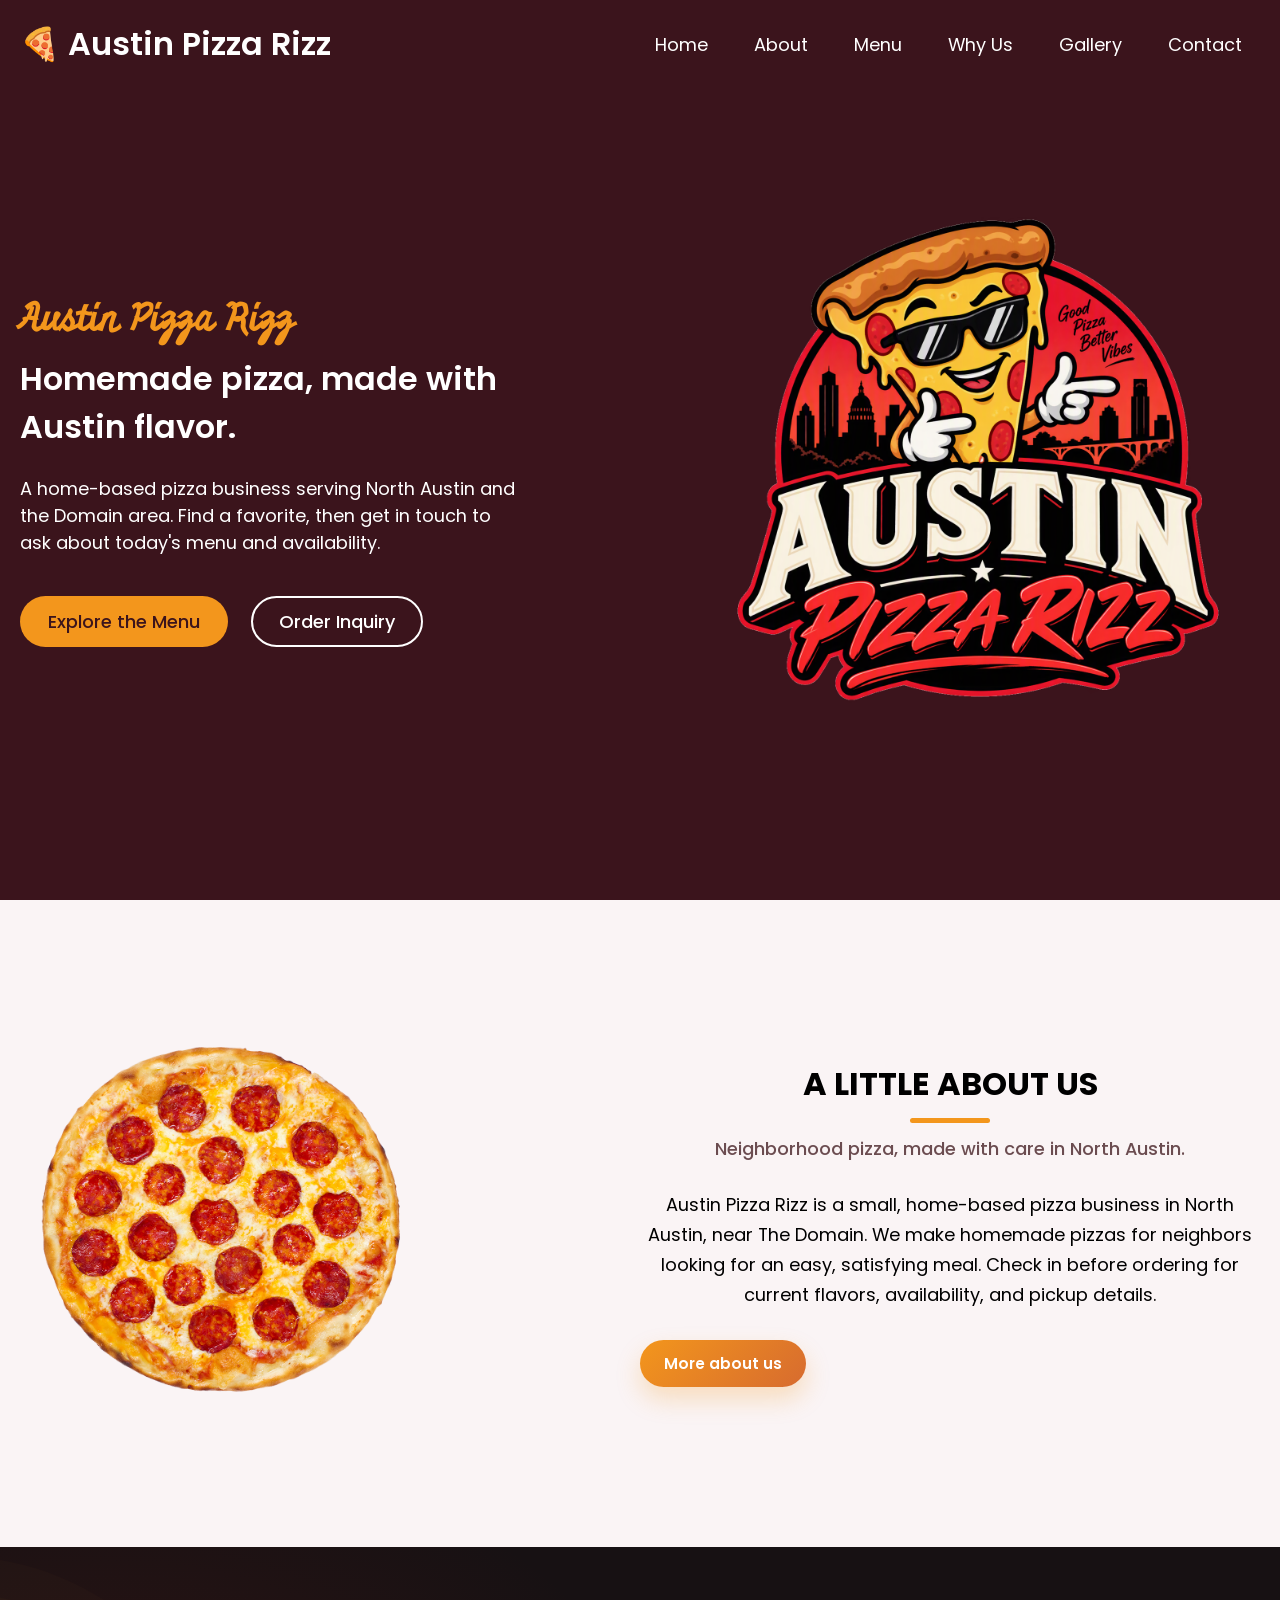
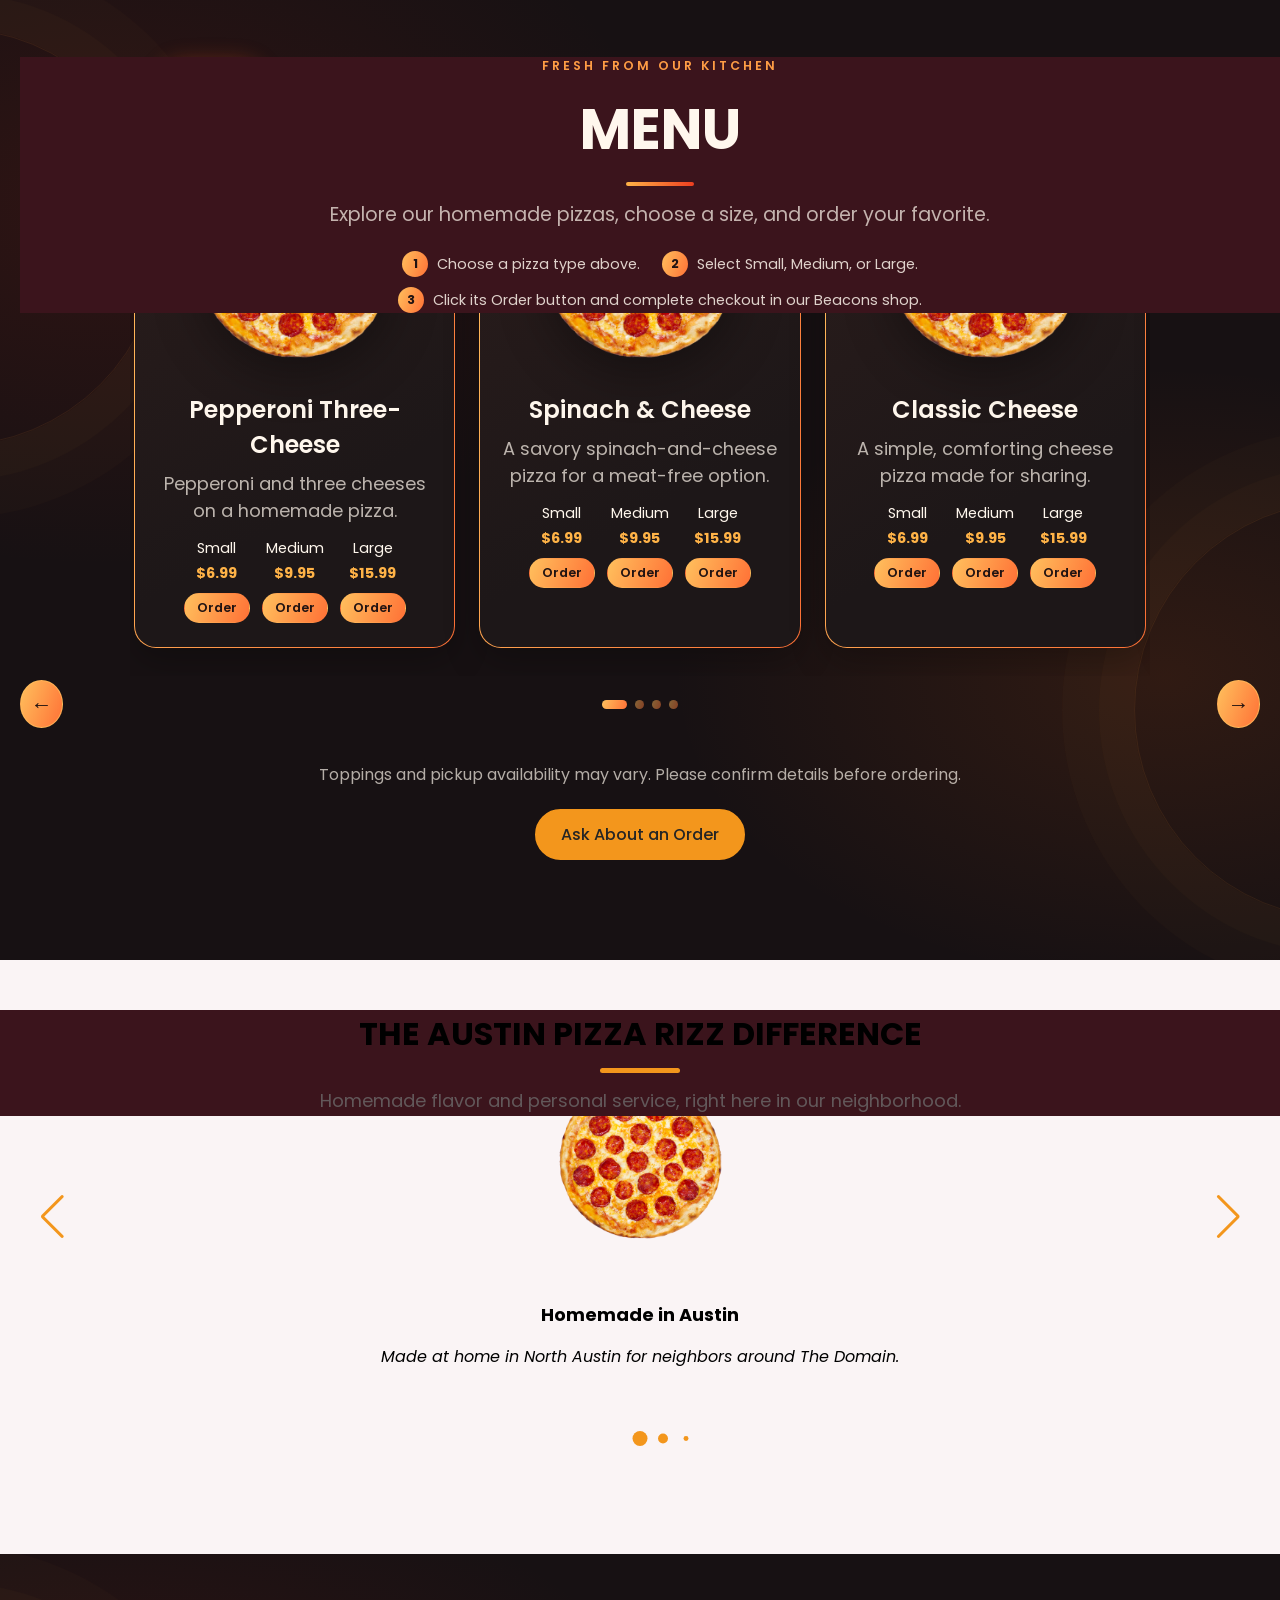
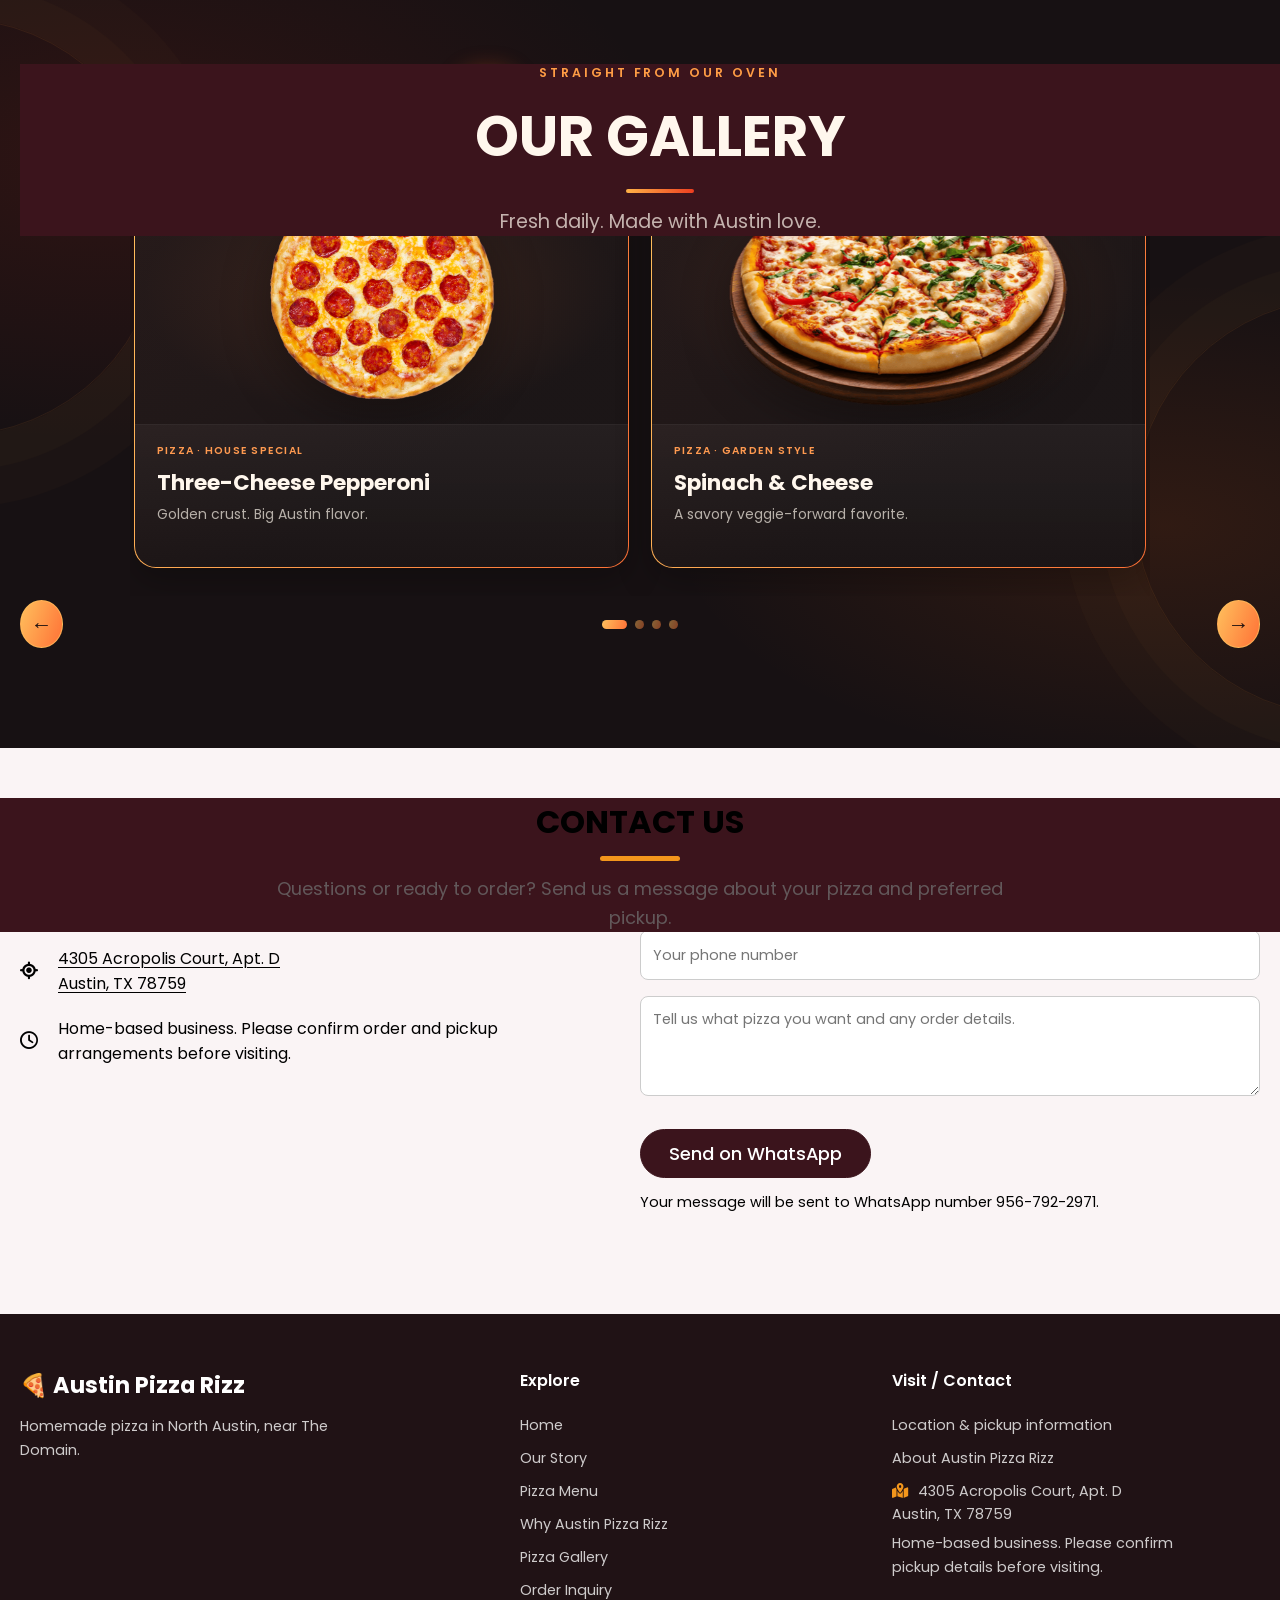
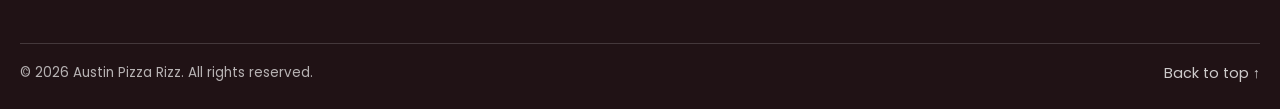
==== index.html @ 793d3fc8 "Change meta theme color changed it to <meta name="theme-color" content="#D62828">" ====
<!DOCTYPE html>
<html lang="en">
  <head>
    <meta charset="UTF-8" />
    <meta name="viewport" content="width=device-width, initial-scale=1.0" />
    <meta name="description" content="Austin Pizza Rizz makes homemade pizza in North Austin near The Domain. Explore the menu and ask about availability." />
    <!-- <meta name="theme-color" content="#3b141c" /> -->
    <meta name="theme-color" content="#D62828">
    <title>Austin Pizza Rizz | Homemade Pizza in North Austin</title>
    <!-- Favicon png logo -->
    <link rel="icon" type="image/png" href="images/Austin Pizza Rizz.png">
    <!-- Linking Font Awesome for icons -->
    <link rel="stylesheet" href="https://cdnjs.cloudflare.com/ajax/libs/font-awesome/6.6.0/css/all.min.css" />
    <!-- Linking Swiper CSS -->
    <link rel="stylesheet" href="https://cdn.jsdelivr.net/npm/swiper@11/swiper-bundle.min.css" />
    <link rel="stylesheet" href="style.css" />
  </head>
  <body>
    <!-- Header / Navbar -->
    <header>
      <nav class="navbar">
        <a href="#home" class="nav-logo">
          <h2 class="logo-text">🍕 Austin Pizza Rizz</h2>
        </a>
        <ul class="nav-menu">
          <button id="menu-close-button" class="fas fa-times"></button>
          <li class="nav-item">
            <a href="#home" class="nav-link">Home</a>
          </li>
          <li class="nav-item">
            <a href="#about" class="nav-link">About</a>
          </li>
          <li class="nav-item">
            <a href="#menu" class="nav-link">Menu</a>
          </li>
          <li class="nav-item">
            <a href="#testimonials" class="nav-link">Why Us</a>
          </li>
          <li class="nav-item">
            <a href="#gallery" class="nav-link">Gallery</a>
          </li>
          <li class="nav-item">
            <a href="#contact" class="nav-link">Contact</a>
          </li>
        </ul>
        <button id="menu-open-button" class="fas fa-bars"></button>
      </nav>
    </header>
    <main>
      <!-- Hero section -->
      <section class="hero-section" id="home">
        <div class="section-content">
          <div class="hero-details">
            <h2 class="title">Austin Pizza Rizz</h2>
            <h3 class="subtitle">Homemade pizza, made with Austin flavor.</h3>
            <p class="description">A home-based pizza business serving North Austin and the Domain area. Find a favorite, then get in touch to ask about today's menu and availability.</p>
            <div class="buttons">
              <a href="#menu" class="button order-now">Explore the Menu</a>
              <a href="#contact" class="button contact-us">Order Inquiry</a>
            </div>
          </div>
          <div class="hero-image-wrapper">
            <img src="images/Austin Pizza Rizz.png" alt="Pepperoni and three-cheese pizza" class="hero-image" />
          </div>
        </div>
      </section>
      <!-- About section -->
      <section class="about-section" id="about">
        <div class="section-content">
          <div class="about-image-wrapper">
            <img src="images/pizza- Pepperoni-three-cheeses.png" alt="Pepperoni and three-cheese pizza" class="about-image" />
          </div>
          <div class="about-details">
            <h2 class="section-title">A Little About Us</h2>
            <p class="about-subtitle">Neighborhood pizza, made with care in North Austin.</p>
            <p class="text">Austin Pizza Rizz is a small, home-based pizza business in North Austin, near The Domain. We make homemade pizzas for neighbors looking for an easy, satisfying meal. Check in before ordering for current flavors, availability, and pickup details.</p>
            <a href="about.html" class="about-link">More about us</a>
          </div>
        </div>
      </section>
      <!-- Menu section -->
      <section class="menu-section" id="menu">
        <div class="menu-particles" aria-hidden="true">
          <span>✦</span><span>·</span><span>✧</span><span>·</span><span>✦</span><span>·</span><span>✧</span><span>·</span>
        </div>
        <div class="section-content menu-content">
          <header class="menu-heading">
            <p class="menu-eyebrow">FRESH FROM OUR KITCHEN</p>
            <h2 class="section-title">Menu</h2>
            <p class="menu-subtitle">Explore our homemade pizzas, choose a size, and order your favorite.</p>
            <ol class="menu-purchase-steps" aria-label="How to purchase">
              <li><span>1</span>Choose a pizza type above.</li>
              <li><span>2</span>Select Small, Medium, or Large.</li>
              <li><span>3</span>Click its Order button and complete checkout in our Beacons shop.</li>
            </ol>
          </header>
          <div class="menu-filters" role="group" aria-label="Filter menu by pizza type">
            <button class="menu-filter is-active" type="button" data-menu-filter="all" aria-pressed="true">All Pizzas</button>
            <button class="menu-filter" type="button" data-menu-filter="pepperoni" aria-pressed="false">Pepperoni</button>
            <button class="menu-filter" type="button" data-menu-filter="spinach" aria-pressed="false">Spinach &amp; Cheese</button>
            <button class="menu-filter" type="button" data-menu-filter="classic" aria-pressed="false">Classic Cheese</button>
            <button class="menu-filter" type="button" data-menu-filter="custom" aria-pressed="false">Build Your Own</button>
            <button class="menu-filter" type="button" data-menu-filter="veggie" aria-pressed="false">Veggie</button>
            <button class="menu-filter" type="button" data-menu-filter="table" aria-pressed="false">For the Table</button>
          </div>
          <div class="menu-slider swiper" aria-label="Browse homemade pizzas">
          <ul class="menu-list swiper-wrapper">
            <li class="menu-item swiper-slide" data-menu-type="pepperoni">
              <img src="images/pizza- Pepperoni-three-cheeses.png" alt="Pepperoni and three-cheese pizza" class="menu-image" />
              <div class="menu-details">
                <h3 class="name">Pepperoni Three-Cheese</h3>
                <p class="text">Pepperoni and three cheeses on a homemade pizza.</p>
                <ul class="menu-prices" aria-label="Sizes and prices">
                  <li><span>Small</span><strong>$6.99</strong><a class="menu-buy-button" href="https://shop.beacons.ai/ypjoshua7/7968d7c6-4bbc-4826-ad96-1d2e207ee861" target="_blank" rel="noopener noreferrer" aria-label="Order a small Pepperoni Three-Cheese pizza">Order</a></li>
                  <li><span>Medium</span><strong>$9.95</strong><a class="menu-buy-button" href="https://shop.beacons.ai/ypjoshua7/7968d7c6-4bbc-4826-ad96-1d2e207ee861" target="_blank" rel="noopener noreferrer" aria-label="Order a medium Pepperoni Three-Cheese pizza">Order</a></li>
                  <li><span>Large</span><strong>$15.99</strong><a class="menu-buy-button" href="https://shop.beacons.ai/ypjoshua7/7968d7c6-4bbc-4826-ad96-1d2e207ee861" target="_blank" rel="noopener noreferrer" aria-label="Order a large Pepperoni Three-Cheese pizza">Order</a></li>
                </ul>
              </div>
            </li>
            <li class="menu-item swiper-slide" data-menu-type="spinach">
              <img src="images/pizza- Pepperoni-three-cheeses.png" alt="Pepperoni and three-cheese pizza" class="menu-image" />
              <div class="menu-details">
                <h3 class="name">Spinach &amp; Cheese</h3>
                <p class="text">A savory spinach-and-cheese pizza for a meat-free option.</p>
                <ul class="menu-prices" aria-label="Sizes and prices">
                  <li><span>Small</span><strong>$6.99</strong><a class="menu-buy-button" href="https://shop.beacons.ai/ypjoshua7/7968d7c6-4bbc-4826-ad96-1d2e207ee861" target="_blank" rel="noopener noreferrer" aria-label="Order a small Spinach and Cheese pizza">Order</a></li>
                  <li><span>Medium</span><strong>$9.95</strong><a class="menu-buy-button" href="https://shop.beacons.ai/ypjoshua7/7968d7c6-4bbc-4826-ad96-1d2e207ee861" target="_blank" rel="noopener noreferrer" aria-label="Order a medium Spinach and Cheese pizza">Order</a></li>
                  <li><span>Large</span><strong>$15.99</strong><a class="menu-buy-button" href="https://shop.beacons.ai/ypjoshua7/7968d7c6-4bbc-4826-ad96-1d2e207ee861" target="_blank" rel="noopener noreferrer" aria-label="Order a large Spinach and Cheese pizza">Order</a></li>
                </ul>
              </div>
            </li>
            <li class="menu-item swiper-slide" data-menu-type="classic">
              <img src="images/pizza- Pepperoni-three-cheeses.png" alt="Pepperoni and three-cheese pizza" class="menu-image" />
              <div class="menu-details">
                <h3 class="name">Classic Cheese</h3>
                <p class="text">A simple, comforting cheese pizza made for sharing.</p>
                <ul class="menu-prices" aria-label="Sizes and prices">
                  <li><span>Small</span><strong>$6.99</strong><a class="menu-buy-button" href="https://shop.beacons.ai/ypjoshua7/7968d7c6-4bbc-4826-ad96-1d2e207ee861" target="_blank" rel="noopener noreferrer" aria-label="Order a small Classic Cheese pizza">Order</a></li>
                  <li><span>Medium</span><strong>$9.95</strong><a class="menu-buy-button" href="https://shop.beacons.ai/ypjoshua7/7968d7c6-4bbc-4826-ad96-1d2e207ee861" target="_blank" rel="noopener noreferrer" aria-label="Order a medium Classic Cheese pizza">Order</a></li>
                  <li><span>Large</span><strong>$15.99</strong><a class="menu-buy-button" href="https://shop.beacons.ai/ypjoshua7/7968d7c6-4bbc-4826-ad96-1d2e207ee861" target="_blank" rel="noopener noreferrer" aria-label="Order a large Classic Cheese pizza">Order</a></li>
                </ul>
              </div>
            </li>
            <li class="menu-item swiper-slide" data-menu-type="custom">
              <img src="images/pizza- Pepperoni-three-cheeses.png" alt="Pepperoni and three-cheese pizza" class="menu-image" />
              <div class="menu-details">
                <h3 class="name">Build Your Own</h3>
                <p class="text">Ask about topping choices and make your pizza your own.</p>
                <ul class="menu-prices" aria-label="Sizes and prices">
                  <li><span>Small</span><strong>$6.99</strong><a class="menu-buy-button" href="https://shop.beacons.ai/ypjoshua7/7968d7c6-4bbc-4826-ad96-1d2e207ee861" target="_blank" rel="noopener noreferrer" aria-label="Order a small Build Your Own pizza">Order</a></li>
                  <li><span>Medium</span><strong>$9.95</strong><a class="menu-buy-button" href="https://shop.beacons.ai/ypjoshua7/7968d7c6-4bbc-4826-ad96-1d2e207ee861" target="_blank" rel="noopener noreferrer" aria-label="Order a medium Build Your Own pizza">Order</a></li>
                  <li><span>Large</span><strong>$15.99</strong><a class="menu-buy-button" href="https://shop.beacons.ai/ypjoshua7/7968d7c6-4bbc-4826-ad96-1d2e207ee861" target="_blank" rel="noopener noreferrer" aria-label="Order a large Build Your Own pizza">Order</a></li>
                </ul>
              </div>
            </li>
            <li class="menu-item swiper-slide" data-menu-type="veggie">
              <img src="images/pizza- Pepperoni-three-cheeses.png" alt="Pepperoni and three-cheese pizza" class="menu-image" />
              <div class="menu-details">
                <h3 class="name">Veggie Pizza</h3>
                <p class="text">A colorful veggie-topped option. Ask about available toppings.</p>
                <ul class="menu-prices" aria-label="Sizes and prices">
                  <li><span>Small</span><strong>$6.99</strong><a class="menu-buy-button" href="https://shop.beacons.ai/ypjoshua7/7968d7c6-4bbc-4826-ad96-1d2e207ee861" target="_blank" rel="noopener noreferrer" aria-label="Order a small Veggie Pizza">Order</a></li>
                  <li><span>Medium</span><strong>$9.95</strong><a class="menu-buy-button" href="https://shop.beacons.ai/ypjoshua7/7968d7c6-4bbc-4826-ad96-1d2e207ee861" target="_blank" rel="noopener noreferrer" aria-label="Order a medium Veggie Pizza">Order</a></li>
                  <li><span>Large</span><strong>$15.99</strong><a class="menu-buy-button" href="https://shop.beacons.ai/ypjoshua7/7968d7c6-4bbc-4826-ad96-1d2e207ee861" target="_blank" rel="noopener noreferrer" aria-label="Order a large Veggie Pizza">Order</a></li>
                </ul>
              </div>
            </li>
            <li class="menu-item swiper-slide" data-menu-type="table">
              <img src="images/pizza- Pepperoni-three-cheeses.png" alt="Pepperoni and three-cheese pizza" class="menu-image" />
              <div class="menu-details">
                <h3 class="name">Pizza for the Table</h3>
                <p class="text">Planning a get-together? Ask about larger orders and timing.</p>
                <ul class="menu-prices" aria-label="Sizes and prices">
                  <li><span>Small</span><strong>$6.99</strong><a class="menu-buy-button" href="https://shop.beacons.ai/ypjoshua7/7968d7c6-4bbc-4826-ad96-1d2e207ee861" target="_blank" rel="noopener noreferrer" aria-label="Order a small Pizza for the Table">Order</a></li>
                  <li><span>Medium</span><strong>$9.95</strong><a class="menu-buy-button" href="https://shop.beacons.ai/ypjoshua7/7968d7c6-4bbc-4826-ad96-1d2e207ee861" target="_blank" rel="noopener noreferrer" aria-label="Order a medium Pizza for the Table">Order</a></li>
                  <li><span>Large</span><strong>$15.99</strong><a class="menu-buy-button" href="https://shop.beacons.ai/ypjoshua7/7968d7c6-4bbc-4826-ad96-1d2e207ee861" target="_blank" rel="noopener noreferrer" aria-label="Order a large Pizza for the Table">Order</a></li>
                </ul>
              </div>
            </li>
          </ul>
          </div>
          <div class="menu-controls" aria-label="Pizza menu controls">
            <button class="menu-nav-button menu-button-prev" type="button" aria-label="Previous pizzas">←</button>
            <div class="menu-pagination" aria-label="Choose a pizza slide"></div>
            <button class="menu-nav-button menu-button-next" type="button" aria-label="Next pizzas">→</button>
          </div>
          <p class="menu-note">Toppings and pickup availability may vary. Please confirm details before ordering.</p>
          <div class="menu-order-link">
            <a href="#contact" class="button">Ask About an Order</a>
          </div>
        </div>
      </section>
      <!-- Brand highlights -->
      <section class="testimonials-section" id="testimonials">
        <header class="testimonials-heading">
          <h2 class="section-title">The Austin Pizza Rizz Difference</h2>
          <p class="section-subtitle">Homemade flavor and personal service, right here in our neighborhood.</p>
        </header>
        <div class="section-content">
          <div class="slider-container swiper">
            <div class="slider-wrapper">
              <ul class="testimonials-list swiper-wrapper">
                <li class="testimonial swiper-slide">
                  <img src="images/pizza- Pepperoni-three-cheeses.png" alt="Pepperoni and three-cheese pizza" class="user-image" />
                  <h3 class="name">Homemade in Austin</h3>
                  <i class="feedback">Made at home in North Austin for neighbors around The Domain.</i>
                </li>
                <li class="testimonial swiper-slide">
                  <img src="images/pizza- Pepperoni-three-cheeses.png" alt="Pepperoni and three-cheese pizza" class="user-image" />
                  <h3 class="name">Pizza, Your Way</h3>
                  <i class="feedback">Explore the menu and ask about current flavors and topping options.</i>
                </li>
                <li class="testimonial swiper-slide">
                  <img src="images/pizza- Pepperoni-three-cheeses.png" alt="Pepperoni and three-cheese pizza" class="user-image" />
                  <h3 class="name">Made for Sharing</h3>
                  <i class="feedback">Bring a homemade pizza to dinner, game night, or a relaxed evening in.</i>
                </li>
                <li class="testimonial swiper-slide">
                  <img src="images/pizza- Pepperoni-three-cheeses.png" alt="Pepperoni and three-cheese pizza" class="user-image" />
                  <h3 class="name">Local and Personal</h3>
                  <i class="feedback">Connect directly with a small, home-based Austin pizza business.</i>
                </li>
                <li class="testimonial swiper-slide">
                  <img src="images/pizza- Pepperoni-three-cheeses.png" alt="Pepperoni and three-cheese pizza" class="user-image" />
                  <h3 class="name">Ask Before You Order</h3>
                  <i class="feedback">Menu, availability, and pickup timing are confirmed directly with Austin Pizza Rizz.</i>
                </li>
              </ul>
              <div class="swiper-pagination"></div>
              <button class="swiper-slide-button swiper-button-prev" type="button" aria-label="Previous testimonial"></button>
              <button class="swiper-slide-button swiper-button-next" type="button" aria-label="Next testimonial"></button>
            </div>
          </div>
        </div>
      </section>
      <!-- Gallery section -->
      <section class="gallery-section" id="gallery">
        <div class="gallery-particles" aria-hidden="true">
          <span>✦</span><span>·</span><span>✧</span><span>·</span><span>✦</span><span>·</span><span>✧</span><span>·</span>
        </div>
        <div class="section-content gallery-content">
          <header class="gallery-heading">
            <p class="gallery-eyebrow">STRAIGHT FROM OUR OVEN</p>
            <h2 class="section-title">Our Gallery</h2>
            <p class="gallery-subtitle">Fresh daily. Made with Austin love.</p>
          </header>
          <div class="gallery-filters" role="group" aria-label="Filter gallery by category">
            <button class="gallery-filter is-active" type="button" data-gallery-filter="all" aria-pressed="true">All</button>
            <button class="gallery-filter" type="button" data-gallery-filter="pizza" aria-pressed="false">Pizza</button>
            <button class="gallery-filter" type="button" data-gallery-filter="pasta" aria-pressed="false">Pasta</button>
            <button class="gallery-filter" type="button" data-gallery-filter="desserts" aria-pressed="false">Desserts</button>
          </div>
          <p class="gallery-empty" role="status" hidden>We’re currently focused on homemade pizza. Check back for pasta and dessert additions!</p>
          <div class="gallery-slider swiper" aria-label="Pizza gallery carousel">
          <div class="gallery-list swiper-wrapper">
            <article class="gallery-item swiper-slide" data-category="pizza">
              <button class="gallery-card" type="button" data-full-image="images/pizza- Pepperoni-three-cheeses.png" data-image-alt="Pepperoni and three-cheese pizza" aria-label="View pepperoni three-cheese pizza full screen">
                <span class="gallery-image-wrap"><img src="images/pizza- Pepperoni-three-cheeses.png" alt="Pepperoni and three-cheese pizza" class="gallery-image" loading="lazy" /></span>
                <span class="gallery-popular">MOST POPULAR</span>
                <span class="gallery-rating"><span aria-hidden="true">★★★★★</span><small>HOUSE FAVORITE</small></span>
                <span class="gallery-card-info"><span class="gallery-category-label">PIZZA · HOUSE SPECIAL</span><strong>Three-Cheese Pepperoni</strong><span>Golden crust. Big Austin flavor.</span></span>
              </button>
            </article>
            <article class="gallery-item swiper-slide" data-category="pizza">
              <button class="gallery-card" type="button" data-full-image="images/pizza-with-cheese-and-spinach.png" data-image-alt="Homemade spinach and cheese pizza" aria-label="View spinach and cheese pizza full screen">
                <span class="gallery-image-wrap"><img src="images/pizza-with-cheese-and-spinach.png" alt="Homemade spinach and cheese pizza" class="gallery-image" loading="lazy" /></span>
                <span class="gallery-rating"><span aria-hidden="true">★★★★★</span><small>GARDEN STYLE</small></span>
                <span class="gallery-card-info"><span class="gallery-category-label">PIZZA · GARDEN STYLE</span><strong>Spinach &amp; Cheese</strong><span>A savory veggie-forward favorite.</span></span>
              </button>
            </article>
            <article class="gallery-item swiper-slide" data-category="pizza">
              <button class="gallery-card" type="button" data-full-image="images/vegetable-italian-delicious-pizza-slice-png.png" data-image-alt="Italian-style vegetable pizza" aria-label="View Italian-style vegetable pizza full screen">
                <span class="gallery-image-wrap"><img src="images/vegetable-italian-delicious-pizza-slice-png.png" alt="Italian-style vegetable pizza" class="gallery-image" loading="lazy" /></span>
                <span class="gallery-rating"><span aria-hidden="true">★★★★★</span><small>VEGGIE PICK</small></span>
                <span class="gallery-card-info"><span class="gallery-category-label">PIZZA · VEGETABLE</span><strong>Italian Garden Pizza</strong><span>A colorful vegetable-topped slice.</span></span>
              </button>
            </article>
            <article class="gallery-item swiper-slide" data-category="pizza">
              <button class="gallery-card" type="button" data-full-image="images/pizza-with-cheese-and-toppings-in-4k-transparency-png.png" data-image-alt="Cheese pizza with assorted toppings" aria-label="View cheese pizza with assorted toppings full screen">
                <span class="gallery-image-wrap"><img src="images/pizza-with-cheese-and-toppings-in-4k-transparency-png.png" alt="Cheese pizza with assorted toppings" class="gallery-image" loading="lazy" /></span>
                <span class="gallery-rating"><span aria-hidden="true">★★★★★</span><small>LOADED WITH FLAVOR</small></span>
                <span class="gallery-card-info"><span class="gallery-category-label">PIZZA · ASSORTED TOPPINGS</span><strong>Loaded Toppings Pie</strong><span>Cheese and a little bit of everything.</span></span>
              </button>
            </article>
            <article class="gallery-item swiper-slide" data-category="pizza">
              <button class="gallery-card" type="button" data-full-image="images/pizza-cheese-pepperoni- Cilantro-png.png" data-image-alt="Pepperoni pizza with cilantro" aria-label="View pepperoni and cilantro pizza full screen">
                <span class="gallery-image-wrap"><img src="images/pizza-cheese-pepperoni- Cilantro-png.png" alt="Pepperoni pizza with cilantro" class="gallery-image" loading="lazy" /></span>
                <span class="gallery-rating"><span aria-hidden="true">★★★★★</span><small>BOLD &amp; FRESH</small></span>
                <span class="gallery-card-info"><span class="gallery-category-label">PIZZA · PEPPERONI</span><strong>Pepperoni &amp; Cilantro</strong><span>A fresh herb twist on a classic.</span></span>
              </button>
            </article>
          </div>
          </div>
          <div class="gallery-controls" aria-label="Pizza gallery controls">
            <button class="gallery-nav-button gallery-button-prev" type="button" aria-label="Previous pizzas">←</button>
            <div class="gallery-pagination" aria-label="Choose a pizza slide"></div>
            <button class="gallery-nav-button gallery-button-next" type="button" aria-label="Next pizzas">→</button>
          </div>
          <dialog class="gallery-modal" id="gallery-modal" aria-label="Pizza image viewer">
            <button class="gallery-modal-close" type="button" aria-label="Close image viewer">×</button>
            <img class="gallery-modal-image" src="" alt="" />
            <p class="gallery-modal-caption"></p>
          </dialog>
        </div>
      </section>
      <!-- Contact section -->
      <section class="contact-section" id="contact">
        <header class="contact-heading">
          <h2 class="section-title">Contact Us</h2>
          <p class="section-subtitle">Questions or ready to order? Send us a message about your pizza and preferred pickup.</p>
        </header>
        <div class="section-content">
          <ul class="contact-info-list">
            <li class="contact-info">
              <i class="fa-solid fa-location-crosshairs"></i>
              <p><a href="https://www.google.com/maps/search/?api=1&amp;query=4305+Acropolis+Court+Apartment+D+Austin+TX+78759" target="_blank" rel="noopener noreferrer">4305 Acropolis Court, Apt. D<br />Austin, TX 78759</a></p>
            </li>
            <li class="contact-info">
              <i class="fa-regular fa-clock"></i>
              <p>Home-based business. Please confirm order and pickup arrangements before visiting.</p>
            </li>
          </ul>
          <form class="contact-form" id="order-inquiry-form" aria-describedby="order-form-note">
            <label class="sr-only" for="order-name">Your name</label>
            <input id="order-name" name="name" type="text" placeholder="Your name" class="form-input" autocomplete="name" required />

            <label class="sr-only" for="order-email">Your email</label>
            <input id="order-email" name="email" type="email" placeholder="Your email" class="form-input" autocomplete="email" required />

            <label class="sr-only" for="order-phone">Your phone number</label>
            <input id="order-phone" name="phone" type="tel" placeholder="Your phone number" class="form-input" autocomplete="tel" required />

            <label class="sr-only" for="order-message">Order description</label>
            <textarea id="order-message" name="message" placeholder="Tell us what pizza you want and any order details." class="form-input" required></textarea>

            <button type="submit" class="button submit-button">Send on WhatsApp</button>
            <p class="form-note" id="order-form-note">Your message will be sent to WhatsApp number 956-792-2971.</p>
          </form>
        </div>
      </section>
      <!-- Footer section -->
      <footer class="footer-section">
        <div class="section-content footer-content">
          <div class="footer-brand">
            <a href="#home" class="footer-logo">🍕 Austin Pizza Rizz</a>
            <p>Homemade pizza in North Austin, near The Domain.</p>
          </div>
          <nav class="footer-navigation" aria-label="Footer navigation">
            <h2>Explore</h2>
            <a href="#home">Home</a>
            <a href="#about">Our Story</a>
            <a href="#menu">Pizza Menu</a>
            <a href="#testimonials">Why Austin Pizza Rizz</a>
            <a href="#gallery">Pizza Gallery</a>
            <a href="#contact">Order Inquiry</a>
          </nav>
          <div class="footer-contact">
            <h2>Visit / Contact</h2>
            <a href="contact.html">Location &amp; pickup information</a>
            <a href="about.html">About Austin Pizza Rizz</a>
            <a href="https://www.google.com/maps/search/?api=1&amp;query=4305+Acropolis+Court+Apartment+D+Austin+TX+78759" target="_blank" rel="noopener noreferrer">
              <i class="fa-solid fa-map-location-dot" aria-hidden="true"></i>
              4305 Acropolis Court, Apt. D<br />Austin, TX 78759
            </a>
            <p>Home-based business. Please confirm pickup details before visiting.</p>
          </div>
          <div class="footer-bottom">
            <p class="copyright-text">© 2026 Austin Pizza Rizz. All rights reserved.</p>
            <a href="#home" class="back-to-top">Back to top ↑</a>
          </div>
        </div>
      </footer>
    </main>
    <!-- Linking Swiper script -->
    <script src="https://cdn.jsdelivr.net/npm/swiper@11/swiper-bundle.min.js"></script>
    <script src="https://cdn.jsdelivr.net/npm/gsap@3.13.0/dist/gsap.min.js"></script>
    <script src="https://cdn.jsdelivr.net/npm/gsap@3.13.0/dist/ScrollTrigger.min.js"></script>
    <!-- Linking custom script -->
    <script src="main.js"></script>
    <script src="pizza-cursor.js"></script>
  </body>
</html>
---- style.css ----
/* Google Fonts Link */
@import url('https://fonts.googleapis.com/css2?family=Miniver&family=Poppins:ital,wght@0,400;0,500;0,600;0,700;1,400&display=swap');
* {
  padding: 0;
  margin: 0;
  box-sizing: border-box;
  font-family: "Poppins", sans-serif;
}
:root {
  /* Colors */
  --white-color: #fff;
  --dark-color: #252525;
  --primary-color: #3b141c;
  --secondary-color: #f3961c;
  --light-pink-color: #faf4f5;
  --medium-gray-color: #ccc;
  /* Font size */
  --font-size-s: 0.9rem;
  --font-size-n: 1rem;
  --font-size-m: 1.12rem;
  --font-size-l: 1.5rem;
  --font-size-xl: 2rem;
  --font-size-xxl: 2.3rem;
  /* Font weight */
  --font-weight-normal: 400;
  --font-weight-medium: 500;
  --font-weight-semibold: 600;
  --font-weight-bold: 700;
  /* Border radius */
  --border-radius-s: 8px;
  --border-radius-m: 30px;
  --border-radius-circle: 50%;
  /* Site max width */
  --site-max-width: 1300px;
}
html {
  scroll-behavior: smooth;
}
/* Stylings for whole site */
ul {
  list-style: none;
}
a {
  text-decoration: none;
}
button {
  cursor: pointer;
  background: none;
  border: none;
}
img {
  width: 100%;
}
/* Custom pizza cursor across the site; the hotspot sits at the slice tip. */
* {
  cursor: url("images/pizza-cursor.svg") 4 4, auto !important;
}
a,
button,
[role="button"],
input[type="submit"] {
  cursor: url("images/pizza-cursor.svg") 4 4, pointer !important;
}
input[type="text"],
input[type="email"],
input[type="tel"],
textarea,
select,
[contenteditable="true"] {
  cursor: text !important;
}
@media (hover: hover) and (pointer: fine) {
  body.pizza-cursor-enabled,
  body.pizza-cursor-enabled * {
    cursor: none !important;
  }
  .pizza-cursor {
    position: fixed;
    z-index: 10000;
    top: 0;
    left: 0;
    width: 58px;
    height: 58px;
    opacity: 0;
    pointer-events: none;
    transform: translate(-50%, -50%);
    transition: opacity 100ms ease;
    will-change: left, top;
  }
  .pizza-cursor.is-visible {
    opacity: 1;
  }
  .pizza-cursor img {
    width: 100%;
    height: 100%;
    object-fit: contain;
    filter: drop-shadow(0 2px 3px rgba(0, 0, 0, 0.3));
    transform-origin: center;
  }
  .pizza-cursor img.is-spinning {
    animation: pizza-cursor-spin 650ms cubic-bezier(0.2, 0.75, 0.3, 1);
  }
}
@keyframes pizza-cursor-spin {
  50% {
    transform: rotate(180deg) scale(1.16);
  }
  100% {
    transform: rotate(360deg) scale(1);
  }
}
@media (prefers-reduced-motion: reduce) {
  .pizza-cursor img.is-spinning {
    animation-duration: 1ms;
  }
}
:where(section, footer) .section-content {
  margin: 0 auto;
  padding: 0 20px;
  max-width: var(--site-max-width);
}
section .section-title {
  text-align: center;
  padding: 60px 0 100px;
  text-transform: uppercase;
  font-size: var(--font-size-xl);
}
section .section-title::after {
  content: "";
  width: 80px;
  height: 5px;
  display: block;
  margin: 10px auto 0;
  background: var(--secondary-color);
  border-radius: var(--border-radius-s);
}
/* Navbar styling */
header {
  z-index: 5;
  width: 100%;
  position: fixed;
  background: var(--primary-color);
}
header .navbar {
  display: flex;
  padding: 20px;
  align-items: center;
  margin: 0 auto;
  justify-content: space-between;
  max-width: var(--site-max-width);
}
.navbar .nav-logo .logo-text {
  color: var(--white-color);
  font-size: var(--font-size-xl);
  font-weight: var(--font-weight-semibold);
}
.navbar .nav-menu {
  gap: 10px;
  display: flex;
}
.navbar .nav-menu .nav-link {
  padding: 10px 18px;
  color: var(--white-color);
  font-size: var(--font-size-m);
  border-radius: var(--border-radius-m);
  transition: 0.3s ease;
}
.navbar .nav-menu .nav-link:hover {
  color: var(--primary-color);
  background: var(--secondary-color);
}
.navbar :where(#menu-open-button, #menu-close-button) {
  display: none;
}
.standalone-nav {
  display: flex;
  flex-wrap: wrap;
  align-items: center;
  justify-content: flex-end;
  gap: 8px;
}
.standalone-nav .nav-link {
  padding: 10px 14px;
  border-radius: var(--border-radius-m);
  color: var(--white-color);
  transition: 0.2s ease;
}
.standalone-nav .nav-link:hover {
  color: var(--primary-color);
  background: var(--secondary-color);
}
.founder-page {
  padding: 150px 0 100px;
  background: var(--light-pink-color);
}
.founder-feature {
  display: grid;
  grid-template-columns: 1.05fr 1.35fr;
  gap: clamp(28px, 4vw, 60px);
  align-items: center;
  max-width: 1200px;
  margin: 0 auto;
  padding: 40px 20px;
}
.founder-feature__image-wrap {
  display: flex;
  justify-content: center;
  align-items: center;
}
.founder-feature__image-wrap img {
  width: min(100%, 500px);
  aspect-ratio: 4 / 5;
  object-fit: cover;
  border-radius: 28px;
  box-shadow: 0 22px 42px rgba(59, 20, 28, 0.14);
}
.founder-feature__content {
  display: flex;
  flex-direction: column;
  justify-content: center;
  max-width: 610px;
  margin: 0 auto;
}
.founder-feature__eyebrow {
  margin-bottom: 14px;
  color: var(--secondary-color);
  font-size: 0.74rem;
  font-weight: var(--font-weight-semibold);
  letter-spacing: 0.18em;
  text-transform: uppercase;
}
.founder-feature__content .section-title {
  padding: 0 0 20px;
  text-align: left;
  text-transform: none;
  letter-spacing: -0.03em;
  font-size: clamp(2rem, 4vw, 4rem);
}
.founder-feature__content .section-title::after {
  display: none;
}
.founder-feature__content .text {
  margin: 0 0 18px;
  text-align: left;
  line-height: 1.8;
  color: var(--dark-color);
  font-size: 1rem;
}
.founder-feature__content blockquote {
  margin: 20px 0 28px;
  padding: 18px 22px;
  border-left: 4px solid var(--secondary-color);
  border-radius: 12px;
  background: rgba(243, 150, 28, 0.08);
  color: var(--primary-color);
  font-size: 1.02rem;
  line-height: 1.7;
  font-weight: var(--font-weight-medium);
}
.founder-feature__cta {
  align-self: flex-start;
  display: inline-flex;
  align-items: center;
  justify-content: center;
  padding: 12px 26px;
  border-radius: 999px;
  background: linear-gradient(135deg, #f3961c 0%, #d76b2f 100%);
  color: var(--white-color);
  font-size: 0.96rem;
  font-weight: var(--font-weight-semibold);
  box-shadow: 0 12px 24px rgba(243, 150, 28, 0.25);
  transition: transform 0.2s ease, box-shadow 0.2s ease;
}
.founder-feature__cta:hover {
  transform: translateY(-2px);
  box-shadow: 0 16px 28px rgba(243, 150, 28, 0.35);
}
.contact-address {
  display: flex;
  justify-content: center;
  align-items: flex-start;
  gap: 12px;
  margin: 30px auto;
  line-height: 1.7;
  text-align: left;
}
.contact-address i {
  margin-top: 5px;
  color: var(--secondary-color);
}
.contact-address a {
  color: var(--dark-color);
  text-decoration: underline;
  text-underline-offset: 3px;
}
/* Hero section styling */
.hero-section {
  min-height: 100vh;
  background: var(--primary-color);
}
.hero-section .section-content {
  display: flex;
  padding-top: 40px;
  align-items: center;
  min-height: 100vh;
  justify-content: space-between;
}
.hero-section .hero-details {
  color: var(--white-color);
}
.hero-section .hero-details .title {
  font-size: var(--font-size-xxl);
  color: var(--secondary-color);
  font-family: "Miniver", sans-serif;
}
.hero-section .hero-details .subtitle {
  margin-top: 8px;
  max-width: 70%;
  font-size: var(--font-size-xl);
  font-weight: var(--font-weight-semibold);
}
.hero-section .hero-details .description {
  max-width: 70%;
  margin: 24px 0 40px;
  font-size: var(--font-size-m);
}
.hero-section .hero-details .buttons {
  display: flex;
  gap: 23px;
}
.hero-section .hero-details .button {
  padding: 10px 26px;
  display: block;
  border: 2px solid transparent;
  border-radius: var(--border-radius-m);
  background: var(--secondary-color);
  color: var(--primary-color);
  font-size: var(--font-size-m);
  font-weight: var(--font-weight-medium);
  transition: 0.3s ease;
}
.hero-section .hero-details .button:hover,
.hero-section .hero-details .button.contact-us {
  color: var(--white-color);
  border-color: var(--white-color);
  background: transparent;
}
.hero-section .hero-details .button.contact-us:hover {
  color: var(--primary-color);
  background: var(--secondary-color);
  border-color: var(--secondary-color);
}
.hero-section .hero-image-wrapper {
  max-width: 500px;
  margin-right: 30px;
}
/* About section styling */
.about-section {
  padding: 120px 0;
  background: var(--light-pink-color);
}
.about-section .section-content {
  display: flex;
  gap: 50px;
  align-items: center;
  justify-content: space-between;
}
.about-section .about-image-wrapper .about-image {
  height: 400px;
  width: 400px;
  object-fit: cover;
  border-radius: var(--border-radius-circle);
}
.about-section .about-details {
  max-width: 50%;
}
.about-section .about-details .section-title {
  padding: 0;
}
.about-section .about-subtitle {
  margin-top: 12px;
  color: #6b4c50;
  font-size: var(--font-size-m);
  font-weight: var(--font-weight-medium);
  text-align: center;
}
.about-section .about-details .text {
  line-height: 30px;
  margin: 28px 0 30px;
  text-align: center;
  font-size: var(--font-size-m);
}
.about-section .about-link {
  display: inline-block;
  padding: 12px 24px;
  border-radius: 999px;
  background: linear-gradient(135deg, #f3961c 0%, #d76b2f 100%);
  color: var(--white-color);
  font-size: 0.95rem;
  font-weight: var(--font-weight-semibold);
  box-shadow: 0 12px 24px rgba(243, 150, 28, 0.25);
  transition: transform 0.2s ease, box-shadow 0.2s ease;
}
.about-section .about-link:hover {
  transform: translateY(-2px);
  box-shadow: 0 16px 28px rgba(243, 150, 28, 0.35);
}
.about-section .social-link-list {
  display: flex;
  gap: 25px;
  justify-content: center;
}
.about-section .social-link-list .social-link {
  color: var(--primary-color);
  font-size: var(--font-size-l);
  transition: 0.2s ease;
}
.about-section .social-link-list .social-link:hover {
  color: var(--secondary-color);
}
/* Menu section styling */
.menu-section {
  --menu-button-gradient: linear-gradient(110deg, #ffc05d, #ff7136);
  position: relative;
  isolation: isolate;
  overflow: hidden;
  color: var(--white-color);
  padding: 76px 0 100px;
  background:
    radial-gradient(ellipse at 8% 25%, rgba(139, 31, 20, 0.2), transparent 34%),
    radial-gradient(ellipse at 91% 72%, rgba(230, 94, 18, 0.12), transparent 30%),
    #171113;
}
.menu-section::before,
.menu-section::after {
  position: absolute;
  z-index: -1;
  width: 26rem;
  height: 26rem;
  border: 1px solid rgba(255, 151, 63, 0.09);
  border-radius: 50%;
  content: "";
  pointer-events: none;
}
.menu-section::before {
  top: 8%;
  left: -16rem;
  box-shadow: 0 0 0 35px rgba(255, 151, 63, 0.025), 0 0 0 72px rgba(255, 151, 63, 0.02);
}
.menu-section::after {
  right: -17rem;
  bottom: 4%;
  box-shadow: 0 0 0 35px rgba(255, 151, 63, 0.025), 0 0 0 72px rgba(255, 151, 63, 0.02);
}
.menu-section .menu-content {
  position: relative;
  z-index: 1;
}
.menu-section .menu-heading {
  text-align: center;
}
.menu-section .menu-eyebrow {
  margin-bottom: 12px;
  color: #ff9d45;
  font-size: 0.78rem;
  font-weight: var(--font-weight-semibold);
  letter-spacing: 0.24em;
}
.menu-section .menu-heading .section-title {
  padding: 0 0 14px;
  color: #fff7ed;
  font-size: clamp(2rem, 5vw, 3.5rem);
}
.menu-section .menu-heading .section-title::after {
  width: 68px;
  height: 4px;
  background: linear-gradient(90deg, #ffb347, #ed3e20);
}
.menu-section .menu-subtitle {
  color: rgba(255, 247, 237, 0.7);
  font-size: clamp(1rem, 2vw, 1.2rem);
}
.menu-section .menu-purchase-steps {
  display: flex;
  flex-wrap: wrap;
  justify-content: center;
  gap: 10px 22px;
  max-width: 900px;
  margin: 22px auto 0;
  padding: 0;
  list-style: none;
}
.menu-section .menu-purchase-steps li {
  display: flex;
  align-items: center;
  gap: 9px;
  color: rgba(255, 247, 237, 0.84);
  font-size: 0.9rem;
}
.menu-section .menu-purchase-steps li span {
  display: grid;
  width: 26px;
  height: 26px;
  flex: 0 0 26px;
  border-radius: 50%;
  color: #211312;
  background: var(--menu-button-gradient);
  font-size: 0.78rem;
  font-weight: var(--font-weight-bold);
  place-items: center;
}
.menu-section .menu-filters {
  display: flex;
  flex-wrap: wrap;
  justify-content: center;
  gap: 10px;
  margin: 34px 0 28px;
}
.menu-section .menu-filter {
  min-height: 44px;
  padding: 9px 18px;
  border: 1px solid rgba(255, 192, 93, 0.6);
  border-radius: 999px;
  color: #1b1110;
  background: var(--menu-button-gradient);
  font-size: 0.9rem;
  transition: color 180ms ease, background 180ms ease, border-color 180ms ease, box-shadow 180ms ease;
}
.menu-section .menu-filter:hover,
.menu-section .menu-filter.is-active {
  border-color: #ff8237;
  color: #1b1110;
  background: var(--menu-button-gradient);
  box-shadow: 0 5px 22px rgba(242, 89, 33, 0.34);
}
.menu-section .menu-slider {
  max-width: 1020px;
  margin: 0 auto;
  overflow: hidden;
  padding: 10px 4px 28px;
  touch-action: pan-y;
}
.menu-section .menu-list {
  display: flex;
  align-items: stretch;
  gap: 0;
  margin: 0;
  padding: 0;
}
.menu-section .menu-list .menu-item {
  display: flex;
  min-width: 0;
  height: auto;
  flex-shrink: 0;
  text-align: center;
  flex-direction: column;
  align-items: center;
  justify-content: flex-start;
  width: auto;
  padding: 22px 20px 24px;
  border: 1px solid transparent;
  border-radius: 22px;
  color: #fff7ed;
  background: linear-gradient(150deg, #2b1d1c, #1d1718 68%) padding-box, var(--menu-button-gradient) border-box;
  box-shadow: 0 12px 34px rgba(0, 0, 0, 0.25);
  transition: transform 280ms ease, box-shadow 280ms ease;
}
.menu-section .menu-list .menu-item:hover {
  box-shadow: 0 16px 48px rgba(196, 47, 22, 0.24), 0 0 30px rgba(255, 111, 41, 0.14);
  transform: translateY(-5px);
}
.menu-section .menu-list .menu-item[hidden] {
  display: none;
}
.menu-section .menu-list .menu-item .menu-image {
  width: min(83%, 250px);
  height: 210px;
  margin-bottom: 12px;
  object-fit: contain;
  filter: drop-shadow(0 15px 24px rgba(0, 0, 0, 0.34));
}
.menu-section .menu-list .menu-item .name {
  margin: 8px 0;
  color: #fff7ed;
  font-size: var(--font-size-l);
  font-weight: var(--font-weight-semibold);
}
.menu-section .menu-list .menu-item .text {
  min-height: 3em;
  color: rgba(255, 247, 237, 0.7);
  font-size: var(--font-size-m);
}
.menu-section .menu-list .menu-item .menu-prices {
  display: flex;
  justify-content: center;
  gap: 12px;
  margin-top: 14px;
  padding: 0;
  list-style: none;
}
.menu-section .menu-list .menu-item .menu-prices li {
  display: flex;
  flex-direction: column;
  align-items: center;
  gap: 4px;
  font-size: 0.9rem;
}
.menu-section .menu-list .menu-item .menu-prices strong {
  color: #ffb347;
}
.menu-section .menu-list .menu-item .menu-prices .menu-buy-button {
  display: inline-block;
  margin-top: 5px;
  padding: 5px 12px;
  border: 1px solid transparent;
  border-radius: var(--border-radius-m);
  color: #211312;
  background: var(--menu-button-gradient);
  font-size: 0.8rem;
  font-weight: var(--font-weight-semibold);
  transition: color 0.2s ease, background 0.2s ease;
}
.menu-section .menu-list .menu-item .menu-prices .menu-buy-button:hover {
  color: #fff7ed;
  background: #4a2920;
  border-color: #ff8237;
}
.menu-section .menu-controls {
  display: flex;
  align-items: center;
  justify-content: center;
  gap: 22px;
  margin: 4px auto 0;
}
.menu-section .menu-controls[hidden] {
  display: none;
}
.menu-section .menu-nav-button {
  display: grid;
  width: 48px;
  height: 48px;
  border: 1px solid rgba(255, 192, 93, 0.7);
  border-radius: 50%;
  color: #211312;
  background: var(--menu-button-gradient);
  font-size: 1.35rem;
  transition: transform 180ms ease, opacity 180ms ease;
  place-items: center;
}
.menu-section .menu-nav-button:hover:not(:disabled) {
  transform: scale(1.06);
}
.menu-section .menu-nav-button:disabled {
  opacity: 0.4;
  cursor: not-allowed;
}
.menu-section .menu-pagination {
  display: flex;
  min-height: 18px;
  align-items: center;
  justify-content: center;
  gap: 8px;
}
.menu-section .menu-pagination .swiper-pagination-bullet {
  width: 9px;
  height: 9px;
  margin: 0 !important;
  border: 0;
  border-radius: 99px;
  opacity: 0.48;
  background: var(--menu-button-gradient);
  transition: width 180ms ease, opacity 180ms ease;
}
.menu-section .menu-pagination .swiper-pagination-bullet-active {
  width: 25px;
  opacity: 1;
}
.menu-section .menu-particles {
  position: absolute;
  z-index: 0;
  inset: 0;
  overflow: hidden;
  color: rgba(255, 171, 94, 0.52);
  pointer-events: none;
}
.menu-section .menu-particles span {
  position: absolute;
  top: -12%;
  left: var(--menu-particle-x, 12%);
  opacity: 0;
  animation: menu-particle-float var(--menu-particle-duration, 12s) linear infinite;
  animation-delay: var(--menu-particle-delay, 0s);
}
.menu-section .menu-particles span:nth-child(2n) { --menu-particle-x: 24%; --menu-particle-duration: 15s; --menu-particle-delay: -7s; font-size: 1.2rem; }
.menu-section .menu-particles span:nth-child(3n) { --menu-particle-x: 41%; --menu-particle-duration: 13s; --menu-particle-delay: -3s; font-size: 0.8rem; }
.menu-section .menu-particles span:nth-child(4n) { --menu-particle-x: 58%; --menu-particle-duration: 17s; --menu-particle-delay: -10s; font-size: 1.4rem; }
.menu-section .menu-particles span:nth-child(5n) { --menu-particle-x: 73%; --menu-particle-duration: 14s; --menu-particle-delay: -5s; font-size: 0.9rem; }
.menu-section .menu-particles span:nth-child(6n) { --menu-particle-x: 89%; --menu-particle-duration: 16s; --menu-particle-delay: -12s; font-size: 1.1rem; }
@keyframes menu-particle-float {
  0% { opacity: 0; transform: translate3d(0, 0, 0) rotate(0); }
  12% { opacity: 0.65; }
  82% { opacity: 0.48; }
  100% { opacity: 0; transform: translate3d(30px, 115vh, 0) rotate(260deg); }
}
.menu-section :is(.menu-filter, .menu-nav-button):focus-visible {
  outline: 3px solid #fff7ed;
  outline-offset: 4px;
}
.menu-section .menu-note {
  max-width: 680px;
  margin: 34px auto 0;
  text-align: center;
  color: rgba(255, 247, 237, 0.68);
}
.menu-section .menu-order-link {
  margin-top: 22px;
  text-align: center;
}
.menu-section .menu-order-link .button {
  display: inline-block;
  padding: 11px 24px;
  border: 2px solid var(--secondary-color);
  border-radius: var(--border-radius-m);
  color: var(--dark-color);
  background: var(--secondary-color);
  font-weight: var(--font-weight-medium);
  transition: 0.2s ease;
}
.menu-section .menu-order-link .button:hover {
  color: var(--white-color);
  background: transparent;
}
/* Testimonials section styling */
.testimonials-section {
  padding: 50px 0 100px;
  background: var(--light-pink-color);
}
.testimonials-section .testimonials-heading {
  padding: 0 20px;
  text-align: center;
}
.testimonials-section .testimonials-heading .section-title,
.contact-section .contact-heading .section-title {
  padding: 0 0 14px;
}
.testimonials-section .section-subtitle,
.contact-section .section-subtitle {
  max-width: 760px;
  margin: 0 auto;
  color: #62585a;
  font-size: var(--font-size-m);
  line-height: 1.6;
  text-align: center;
}
.testimonials-section .slider-container {
  margin-top: 26px;
}
.testimonials-section .slider-wrapper {
  overflow: hidden;
  margin: 0 60px 50px;
  touch-action: pan-y;
}
.testimonials-section .testimonial {
  user-select: none;
  padding: 35px;
  display: flex;
  flex-direction: column;
  justify-content: center;
  align-items: center;
  text-align: center;
}
.testimonials-section .testimonial .user-image {
  width: 180px;
  height: 180px;
  margin-bottom: 50px;
  object-fit: cover;
  border-radius: var(--border-radius-circle);
}
.testimonials-section .testimonial .name {
  margin-bottom: 16px;
  font-size: var(--font-size-m);
}
.testimonials-section .testimonial .feedback {
  line-height: 25px;
}
.testimonials-section .swiper-pagination-bullet {
  width: 15px;
  height: 15px;
  opacity: 1;
  background: var(--secondary-color);
}
.testimonials-section .swiper-slide-button {
  color: var(--secondary-color);
  margin-top: -50px;
  transition: 0.3s ease;
  width: 44px;
  height: 44px;
}
.testimonials-section .swiper-slide-button:hover {
  color: var(--primary-color);
}
/* Premium pizza gallery */
.gallery-section {
  --gallery-button-gradient: linear-gradient(110deg, #ffc05d, #ff7136);
  position: relative;
  isolation: isolate;
  overflow: hidden;
  padding: 76px 0 100px;
  color: #fff7ed;
  background:
    radial-gradient(ellipse at 8% 25%, rgba(139, 31, 20, 0.2), transparent 34%),
    radial-gradient(ellipse at 91% 72%, rgba(230, 94, 18, 0.12), transparent 30%),
    #171113;
}
.gallery-section::before,
.gallery-section::after {
  position: absolute;
  z-index: -1;
  width: 26rem;
  height: 26rem;
  border: 1px solid rgba(255, 151, 63, 0.09);
  border-radius: 50%;
  content: "";
  pointer-events: none;
}
.gallery-section::before {
  top: 8%;
  left: -16rem;
  box-shadow: 0 0 0 35px rgba(255, 151, 63, 0.025), 0 0 0 72px rgba(255, 151, 63, 0.02);
}
.gallery-section::after {
  right: -17rem;
  bottom: 4%;
  box-shadow: 0 0 0 35px rgba(255, 151, 63, 0.025), 0 0 0 72px rgba(255, 151, 63, 0.02);
}
.gallery-section .gallery-content {
  position: relative;
  z-index: 1;
}
.gallery-section .gallery-heading {
  text-align: center;
}
.gallery-section .gallery-eyebrow {
  margin-bottom: 12px;
  color: #ff9d45;
  font-size: 0.78rem;
  font-weight: var(--font-weight-semibold);
  letter-spacing: 0.24em;
}
.gallery-section .gallery-heading .section-title {
  padding: 0 0 14px;
  color: #fff7ed;
  font-size: clamp(2rem, 5vw, 3.5rem);
}
.gallery-section .gallery-heading .section-title::after {
  width: 68px;
  height: 4px;
  background: linear-gradient(90deg, #ffb347, #ed3e20);
}
.gallery-section .gallery-subtitle {
  color: rgba(255, 247, 237, 0.7);
  font-size: clamp(1rem, 2vw, 1.2rem);
}
.gallery-section .gallery-filters {
  display: flex;
  justify-content: center;
  flex-wrap: wrap;
  gap: 10px;
  margin: 34px 0 40px;
}
.gallery-section .gallery-filter {
  min-height: 44px;
  padding: 9px 21px;
  border: 1px solid rgba(255, 192, 93, 0.6);
  border-radius: 999px;
  color: #1b1110;
  background: var(--gallery-button-gradient);
  font-size: 0.92rem;
  transition: color 180ms ease, background 180ms ease, border-color 180ms ease, box-shadow 180ms ease;
}
.gallery-section .gallery-filter:hover,
.gallery-section .gallery-filter.is-active {
  border-color: #ff8237;
  color: #1b1110;
  background: var(--gallery-button-gradient);
  box-shadow: 0 5px 22px rgba(242, 89, 33, 0.34);
}
.gallery-section .gallery-empty {
  max-width: 600px;
  margin: 0 auto 30px;
  padding: 16px 20px;
  border: 1px solid rgba(255, 156, 69, 0.3);
  border-radius: 14px;
  color: #ffe4c4;
  background: rgba(255, 118, 46, 0.08);
  text-align: center;
  line-height: 1.6;
}
.gallery-section .gallery-empty[hidden] {
  display: none;
}
.gallery-section .gallery-list {
  display: flex;
  align-items: stretch;
  gap: 0;
  max-width: 1020px;
  margin: 0 auto;
}
.gallery-section .gallery-slider {
  max-width: 1020px;
  margin: 0 auto;
  overflow: hidden;
  padding: 10px 4px 28px;
  touch-action: pan-y;
}
.gallery-section .gallery-item {
  min-width: 0;
  height: auto;
  flex-shrink: 0;
  display: flex;
}
.gallery-section .gallery-item[hidden] {
  display: none;
}
.gallery-section .gallery-card {
  position: relative;
  display: flex;
  width: 100%;
  min-height: 410px;
  overflow: hidden;
  flex-direction: column;
  align-items: stretch;
  padding: 0;
  border: 1px solid transparent;
  border-radius: 22px;
  color: #fff7ed;
  background: linear-gradient(150deg, #2b1d1c, #1d1718 68%) padding-box, var(--gallery-button-gradient) border-box;
  box-shadow: 0 12px 34px rgba(0, 0, 0, 0.25);
  text-align: left;
  isolation: isolate;
  transition: transform 280ms ease, border-color 280ms ease, box-shadow 280ms ease;
}
.gallery-section .gallery-card {
  flex: 1;
}
.gallery-section .gallery-card::before {
  position: absolute;
  z-index: -1;
  top: 9%;
  left: 50%;
  width: 66%;
  aspect-ratio: 1;
  border-radius: 48% 52% 65% 35% / 43% 42% 58% 57%;
  background: radial-gradient(circle, rgba(255, 102, 27, 0.43), rgba(210, 36, 19, 0.22) 42%, transparent 72%);
  content: "";
  opacity: 0;
  transform: translate(-50%, 12%) scale(0.75) rotate(-18deg);
  transition: opacity 350ms ease, transform 500ms cubic-bezier(0.2, 0.75, 0.3, 1);
}
.gallery-section .gallery-card:hover,
.gallery-section .gallery-card:focus-visible {
  z-index: 1;
  border-color: transparent;
  box-shadow: 0 16px 48px rgba(196, 47, 22, 0.24), 0 0 30px rgba(255, 111, 41, 0.14);
  transform: translateY(-6px);
}
.gallery-section .gallery-card:hover::before,
.gallery-section .gallery-card:focus-visible::before {
  opacity: 1;
  transform: translate(-50%, 0) scale(1.08) rotate(4deg);
}
.gallery-section .gallery-image-wrap {
  position: relative;
  display: grid;
  min-height: 265px;
  overflow: hidden;
  place-items: center;
  background: radial-gradient(ellipse at center, rgba(120, 66, 38, 0.28), rgba(18, 14, 15, 0.12) 68%);
}
.gallery-section .gallery-image {
  width: 82%;
  height: 250px;
  object-fit: contain;
  filter: drop-shadow(0 15px 24px rgba(0, 0, 0, 0.34));
  transform: translateY(var(--gallery-parallax, 0px));
  will-change: transform;
  transition: transform 500ms cubic-bezier(0.2, 0.75, 0.3, 1), filter 350ms ease;
}
.gallery-section .gallery-card:hover .gallery-image {
  filter: drop-shadow(0 20px 32px rgba(229, 69, 24, 0.29));
  transform: translateY(var(--gallery-parallax, 0px)) scale(1.07) rotate(-1.5deg);
}
.gallery-section .gallery-popular {
  position: absolute;
  top: 15px;
  left: 15px;
  padding: 7px 11px;
  border: 1px solid rgba(255, 241, 215, 0.35);
  border-radius: 999px;
  color: #271310;
  background: linear-gradient(110deg, #ffd16f, #ff9252);
  box-shadow: 0 5px 15px rgba(0, 0, 0, 0.24);
  font-size: 0.65rem;
  font-weight: var(--font-weight-bold);
  letter-spacing: 0.08em;
}
.gallery-section .gallery-rating {
  position: absolute;
  top: 15px;
  right: 15px;
    background: var(--gallery-button-gradient);
  align-items: flex-end;
  flex-direction: column;
  gap: 3px;
  text-shadow: 0 2px 8px rgba(0, 0, 0, 0.5);
}
.gallery-section .gallery-rating > span {
  color: #ffc45e;
  font-size: 0.86rem;
  letter-spacing: 0.08em;
}
.gallery-section .gallery-rating small {
  color: rgba(255, 247, 237, 0.85);
  font-size: 0.55rem;
  font-weight: var(--font-weight-semibold);
  letter-spacing: 0.1em;
}
.gallery-section .gallery-card-info {
  display: flex;
  flex: 1;
  flex-direction: column;
  align-items: flex-start;
  padding: 18px 22px 23px;
  border-top: 1px solid rgba(255, 255, 255, 0.08);
  background: linear-gradient(180deg, rgba(255, 255, 255, 0.035), rgba(0, 0, 0, 0.08));
}
.gallery-section .gallery-category-label {
  margin-bottom: 7px;
  color: #ff9a50;
  font-size: 0.65rem;
  font-weight: var(--font-weight-semibold);
  letter-spacing: 0.12em;
}
.gallery-section .gallery-card-info strong {
  margin-bottom: 5px;
  color: #fff7ed;
  font-size: clamp(1.1rem, 2vw, 1.35rem);
}
.gallery-section .gallery-card-info > span:last-child {
  color: rgba(255, 247, 237, 0.68);
  font-size: 0.87rem;
}
.gallery-section .gallery-particles {
  position: absolute;
  z-index: 0;
  inset: 0;
  overflow: hidden;
  color: rgba(255, 171, 94, 0.52);
  pointer-events: none;
}
.gallery-section .gallery-particles span {
  position: absolute;
  top: -12%;
  left: var(--particle-x, 12%);
  opacity: 0;
  animation: gallery-particle-float var(--particle-duration, 12s) linear infinite;
  animation-delay: var(--particle-delay, 0s);
}
.gallery-section .gallery-particles span:nth-child(2n) { --particle-x: 24%; --particle-duration: 15s; --particle-delay: -7s; font-size: 1.2rem; }
.gallery-section .gallery-particles span:nth-child(3n) { --particle-x: 41%; --particle-duration: 13s; --particle-delay: -3s; font-size: 0.8rem; }
.gallery-section .gallery-particles span:nth-child(4n) { --particle-x: 58%; --particle-duration: 17s; --particle-delay: -10s; font-size: 1.4rem; }
.gallery-section .gallery-particles span:nth-child(5n) { --particle-x: 73%; --particle-duration: 14s; --particle-delay: -5s; font-size: 0.9rem; }
.gallery-section .gallery-particles span:nth-child(6n) { --particle-x: 89%; --particle-duration: 16s; --particle-delay: -12s; font-size: 1.1rem; }
@keyframes gallery-particle-float {
  0% { opacity: 0; transform: translate3d(0, 0, 0) rotate(0); }
  12% { opacity: 0.65; }
  82% { opacity: 0.48; }
  100% { opacity: 0; transform: translate3d(30px, 115vh, 0) rotate(260deg); }
}
.gallery-modal {
  position: fixed;
  inset: 0;
  width: min(94vw, 1120px);
  max-width: none;
  max-height: 92vh;
  margin: auto;
  padding: 30px;
  overflow: visible;
  border: 1px solid rgba(255, 161, 82, 0.5);
  border-radius: 20px;
  color: #fff7ed;
  background: #171113;
  box-shadow: 0 24px 100px rgba(0, 0, 0, 0.7), 0 0 40px rgba(236, 74, 31, 0.14);
}
.gallery-modal::backdrop {
  background: rgba(8, 5, 6, 0.88);
  backdrop-filter: blur(8px);
}
.gallery-modal[open] {
  animation: gallery-modal-in 220ms ease-out both;
}
@keyframes gallery-modal-in {
  from { opacity: 0; transform: translateY(12px) scale(0.98); }
  to { opacity: 1; transform: translateY(0) scale(1); }
}
.gallery-section .gallery-modal-image {
  display: block;
  width: 100%;
  max-height: calc(92vh - 105px);
  object-fit: contain;
}
.gallery-modal-caption {
  margin-top: 14px;
  color: rgba(255, 247, 237, 0.8);
  text-align: center;
}
.gallery-modal-close {
  position: absolute;
  top: -15px;
  right: -15px;
  display: grid;
  width: 46px;
  height: 46px;
  border: 1px solid rgba(255, 255, 255, 0.3);
  border-radius: 50%;
  color: #241412;
  background: var(--gallery-button-gradient);
  font-size: 1.8rem;
  line-height: 1;
  place-items: center;
}
.gallery-section .gallery-controls {
  display: flex;
  align-items: center;
  justify-content: center;
  gap: 22px;
  margin: 4px auto 0;
}
.gallery-section .gallery-controls[hidden] {
  display: none;
}
.gallery-section button:focus-visible {
  outline: 3px solid #fff7ed;
  outline-offset: 4px;
}
.gallery-section .gallery-nav-button {
  display: grid;
  width: 48px;
  height: 48px;
  border: 1px solid rgba(255, 192, 93, 0.7);
  border-radius: 50%;
  color: #211312;
  background: var(--gallery-button-gradient);
  font-size: 1.35rem;
  transition: color 180ms ease, border-color 180ms ease, background 180ms ease, transform 180ms ease;
  place-items: center;
}
.gallery-section .gallery-nav-button:hover:not(:disabled) {
  border-color: #ff8237;
  color: #211312;
  background: var(--gallery-button-gradient);
  transform: scale(1.06);
}
.gallery-section .gallery-nav-button:disabled {
  opacity: 0.4;
  cursor: not-allowed;
}
.gallery-section .gallery-pagination {
  display: flex;
  min-height: 18px;
  align-items: center;
  justify-content: center;
  gap: 8px;
}
.gallery-section .gallery-pagination .swiper-pagination-bullet {
  width: 9px;
  height: 9px;
  margin: 0 !important;
  border: 0;
  border-radius: 99px;
  opacity: 1;
  background: var(--gallery-button-gradient);
  opacity: 0.48;
  transition: width 180ms ease, background 180ms ease;
}
.gallery-section .gallery-pagination .swiper-pagination-bullet-active {
  width: 25px;
  background: var(--gallery-button-gradient);
  opacity: 1;
}
/* Contact section styling */
.contact-section {
  padding: 50px 0 100px;
  background: var(--light-pink-color);
}
.contact-section .contact-heading {
  padding: 0 20px;
  margin-bottom: 34px;
}
.contact-section .section-content {
  display: flex;
  gap: 48px;
  align-items: center;
  justify-content: space-between;
}
.contact-section .contact-info-list .contact-info {
  display: flex;
  gap: 20px;
  margin: 20px 0;
  align-items: center;
}
.contact-section .contact-info-list .contact-info i {
  font-size: var(--font-size-m);
}
.contact-section .contact-info a {
  color: inherit;
  text-decoration: underline;
  text-underline-offset: 3px;
}
.contact-section .contact-info a:hover {
  color: var(--secondary-color);
}
.contact-section .contact-form .form-input {
  width: 100%;
  height: 50px;
  padding: 0 12px;
  outline: none;
  margin-bottom: 16px;
  font-size: var(--font-size-s);
  border-radius: var(--border-radius-s);
  border: 1px solid var(--medium-gray-color);
}
.contact-section .contact-form {
  max-width: 50%;
}
.contact-section .contact-form textarea.form-input {
  height: 100px;
  padding: 12px;
  resize: vertical;
}
.contact-section .contact-form .form-input:focus {
  border-color: var(--secondary-color);
}
.contact-section .contact-form .submit-button {
  padding: 10px 28px;
  outline: none;
  margin-top: 10px;
  border: 1px solid var(--primary-color);
  border-radius: var(--border-radius-m);
  background: var(--primary-color);
  color: var(--white-color);
  font-size: var(--font-size-m);
  font-weight: var(--font-weight-medium);
  transition: 0.3s ease;
}
.contact-section .contact-form .submit-button:hover {
  color: var(--primary-color);
  background: transparent;
}
.contact-section .contact-form .submit-button:disabled {
  opacity: 0.65;
  cursor: not-allowed;
}
.contact-section .contact-form .form-note {
  margin-top: 14px;
  font-size: var(--font-size-s);
  line-height: 1.5;
}
.sr-only {
  position: absolute;
  width: 1px;
  height: 1px;
  padding: 0;
  margin: -1px;
  overflow: hidden;
  clip: rect(0, 0, 0, 0);
  white-space: nowrap;
  border: 0;
}
/* Footer section styling */
.footer-section {
  padding: 54px 0 0;
  color: rgba(255, 255, 255, 0.78);
  background: #201215;
}
.footer-section .footer-content {
  display: grid;
  grid-template-columns: minmax(220px, 1.15fr) minmax(180px, 0.8fr) minmax(250px, 1fr);
  column-gap: clamp(28px, 6vw, 86px);
  row-gap: 36px;
  padding-bottom: 24px;
}
.footer-section h2 {
  margin-bottom: 16px;
  color: var(--white-color);
  font-size: 1rem;
  font-weight: var(--font-weight-semibold);
}
.footer-section .footer-brand,
.footer-section .footer-navigation,
.footer-section .footer-contact {
  display: flex;
  align-items: flex-start;
  flex-direction: column;
}
.footer-section .footer-logo {
  margin-bottom: 12px;
  color: var(--white-color);
  font-size: 1.4rem;
  font-weight: var(--font-weight-bold);
}
.footer-section .footer-brand p,
.footer-section .footer-contact p {
  max-width: 320px;
  font-size: var(--font-size-s);
  line-height: 1.7;
}
.footer-section .footer-navigation a,
.footer-section .footer-contact a,
.footer-section .back-to-top {
  margin: 5px 0;
  color: rgba(255, 255, 255, 0.78);
  font-size: var(--font-size-s);
  line-height: 1.6;
  transition: color 0.2s ease;
}
.footer-section .footer-navigation a:hover,
.footer-section .footer-contact a:hover,
.footer-section .back-to-top:hover,
.footer-section .footer-logo:hover {
  color: var(--secondary-color);
}
.footer-section .footer-contact a i {
  margin-right: 6px;
  color: var(--secondary-color);
}
.footer-section .footer-bottom {
  grid-column: 1 / -1;
  display: flex;
  align-items: center;
  justify-content: space-between;
  gap: 20px;
  padding-top: 18px;
  border-top: 1px solid rgba(255, 255, 255, 0.16);
}
.footer-section .copyright-text {
  color: rgba(255, 255, 255, 0.68);
  font-size: 0.84rem;
}
.footer-section .back-to-top {
  margin: 0;
  white-space: nowrap;
}
/* Responsive media query code for max width 1024px */
@media screen and (max-width: 1024px) {
  .footer-section .footer-content {
    grid-template-columns: 1fr 1fr;
  }
  .footer-section .footer-brand {
    grid-column: 1 / -1;
  }
}
/* Responsive media query code for max width 900px */
@media screen and (max-width: 900px) {
  :root {
    --font-size-m: 1rem;
    --font-size-l: 1.3rem;
    --font-size-xl: 1.5rem;
    --font-size-xxl: 1.8rem;
  }
  body.show-mobile-menu {
    overflow: hidden;
  }
  body.show-mobile-menu::before {
    content: "";
    content: '';
    position: fixed;
    z-index: 4;
    top: 0;
    left: 0;
    height: 100%;
    width: 100%;
    backdrop-filter: blur(5px);
    background: rgba(0, 0, 0, 0.2);
  }
  .navbar :is(#menu-open-button, #menu-close-button) {
    font-size: var(--font-size-l);
    display: block;
  }
  .navbar :is(#menu-open-button, #menu-close-button):hover {
    color: var(--secondary-color) !important;
  }
  .navbar #menu-open-button {
    color: #fff;
  }
  .navbar .nav-menu #menu-close-button {
    position: absolute;
    right: 30px;
    top: 30px;
  }
  .navbar .nav-menu {
    display: block;
    background: #fff;
    position: fixed;
    top: 0;
    left: -300px;
    height: 100%;
    width: 300px;
    display: flex;
    align-items: center;
    flex-direction: column;
    padding-top: 100px;
    transition: left 0.2s ease;
  }
  body.show-mobile-menu .nav-menu {
    left: 0;
  }
  .navbar .nav-menu .nav-link {
    display: block;
    margin-top: 17px;
    padding: 10px 22px;
    color: var(--dark-color);
    font-size: var(--font-size-l);
  }
  .hero-section .section-content {
    text-align: center;
    gap: 50px;
    padding: 30px 20px 20px;
    justify-content: center;
    flex-direction: column-reverse;
  }
  .hero-section .hero-details :is(.subtitle, .description),
  .about-section .about-details,
  .contact-section .contact-form {
    max-width: 100%;
  }
  .hero-section .hero-details .buttons {
    justify-content: center;
  }
  .hero-section .hero-image-wrapper {
    max-width: 270px;
    margin-right: 0;
  }
  .about-section .section-content {
    gap: 70px;
    flex-direction: column-reverse;
  }
  .about-section .about-image-wrapper .about-image {
    width: 100%;
    height: 100%;
    aspect-ratio: 1;
    max-width: 250px;
  }
  .menu-section .menu-list .menu-item .menu-image {
    max-width: 200px;
  }
  .contact-section .section-content {
    align-items: center;
    flex-direction: column-reverse;
  }
}
/* Responsive media query code for max width 640px */
@media screen and (max-width: 640px) {
  .founder-feature {
    display: block;
  }
  .founder-feature__image-wrap {
    display: block;
    float: left;
    width: min(35%, 140px);
    margin: 0 14px 12px 0;
  }
  .founder-feature__image-wrap img {
    width: 100%;
  }
  .founder-feature__content {
    display: block;
    max-width: none;
  }
  .founder-feature__eyebrow {
    margin-bottom: 8px;
  }
  .founder-feature__content .section-title {
    font-size: clamp(1.3rem, 5vw, 1.7rem);
    padding-bottom: 14px;
  }
  .founder-feature__content .text {
    font-size: 0.94rem;
    line-height: 1.7;
  }
  .founder-feature__content blockquote {
    clear: both;
  }
  .testimonials-section .slider-wrapper {
    margin: 0 0 30px;
  }
  .testimonials-section .swiper-slide-button {
    display: flex;
    align-items: center;
    justify-content: center;
    margin-top: -28px;
  }
  .testimonials-section .testimonial {
    padding: 28px 48px 44px;
  }
  .testimonials-section .testimonial .user-image {
    width: min(180px, 48vw);
    height: min(180px, 48vw);
    margin-bottom: 28px;
  }
  .testimonials-section .testimonial .feedback {
    max-width: 100%;
    line-height: 1.6;
  }
  .gallery-section {
    padding: 58px 0 70px;
  }
  .gallery-section .gallery-filters {
    gap: 8px;
    margin: 26px 0 28px;
  }
  .gallery-section .gallery-filter {
    padding-inline: 16px;
  }
  .gallery-section .gallery-slider {
    width: 100%;
    max-width: 460px;
  }
  .gallery-section .gallery-list {
    max-width: none;
  }
  .gallery-section .gallery-card {
    min-height: 370px;
    border-radius: 18px;
  }
  .gallery-section .gallery-image-wrap {
    min-height: 235px;
  }
  .gallery-section .gallery-image {
    height: 220px;
  }
  .gallery-section .gallery-modal {
    width: calc(100vw - 24px);
    padding: 14px;
    border-radius: 14px;
  }
  .gallery-modal-close {
    top: -12px;
    right: -5px;
  }
  .footer-section {
    padding-top: 40px;
  }
  .footer-section .footer-content {
    grid-template-columns: 1fr;
    row-gap: 28px;
  }
  .footer-section .footer-brand {
    grid-column: auto;
  }
  .footer-section .footer-bottom {
    align-items: flex-start;
    flex-direction: column;
    gap: 8px;
  }
  .footer-section .footer-navigation a,
  .footer-section .footer-contact a {
    padding: 3px 0;
  }
}

@media (prefers-reduced-motion: reduce) {
  .menu-section .menu-particles span {
    animation: none;
    opacity: 0.25;
  }
  .menu-section .menu-list .menu-item,
  .menu-section .menu-filter,
  .menu-section .menu-nav-button {
    transition-duration: 0.01ms;
  }
  .gallery-section .gallery-particles span {
    animation: none;
    opacity: 0.25;
  }
  .gallery-section .gallery-card,
  .gallery-section .gallery-card::before,
  .gallery-section .gallery-image,
  .gallery-section .gallery-filter {
    transition-duration: 0.01ms;
  }
}
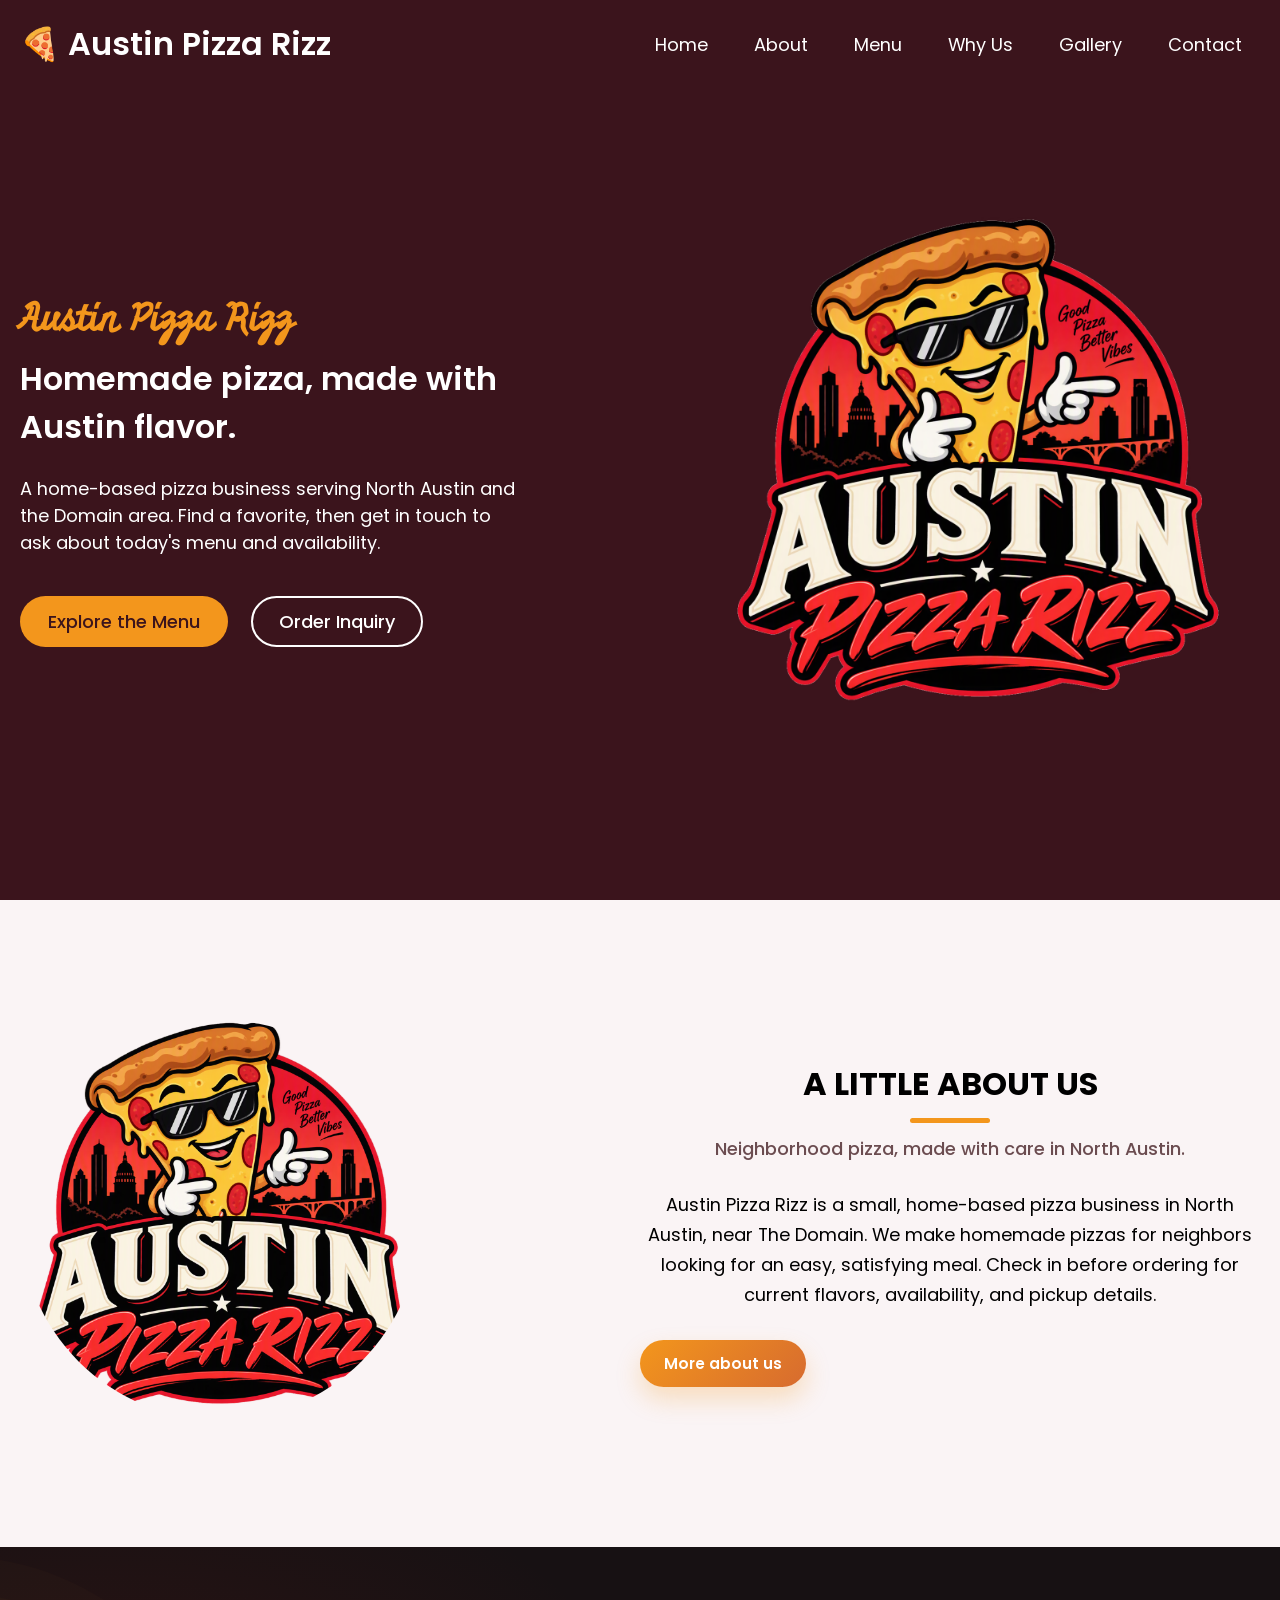
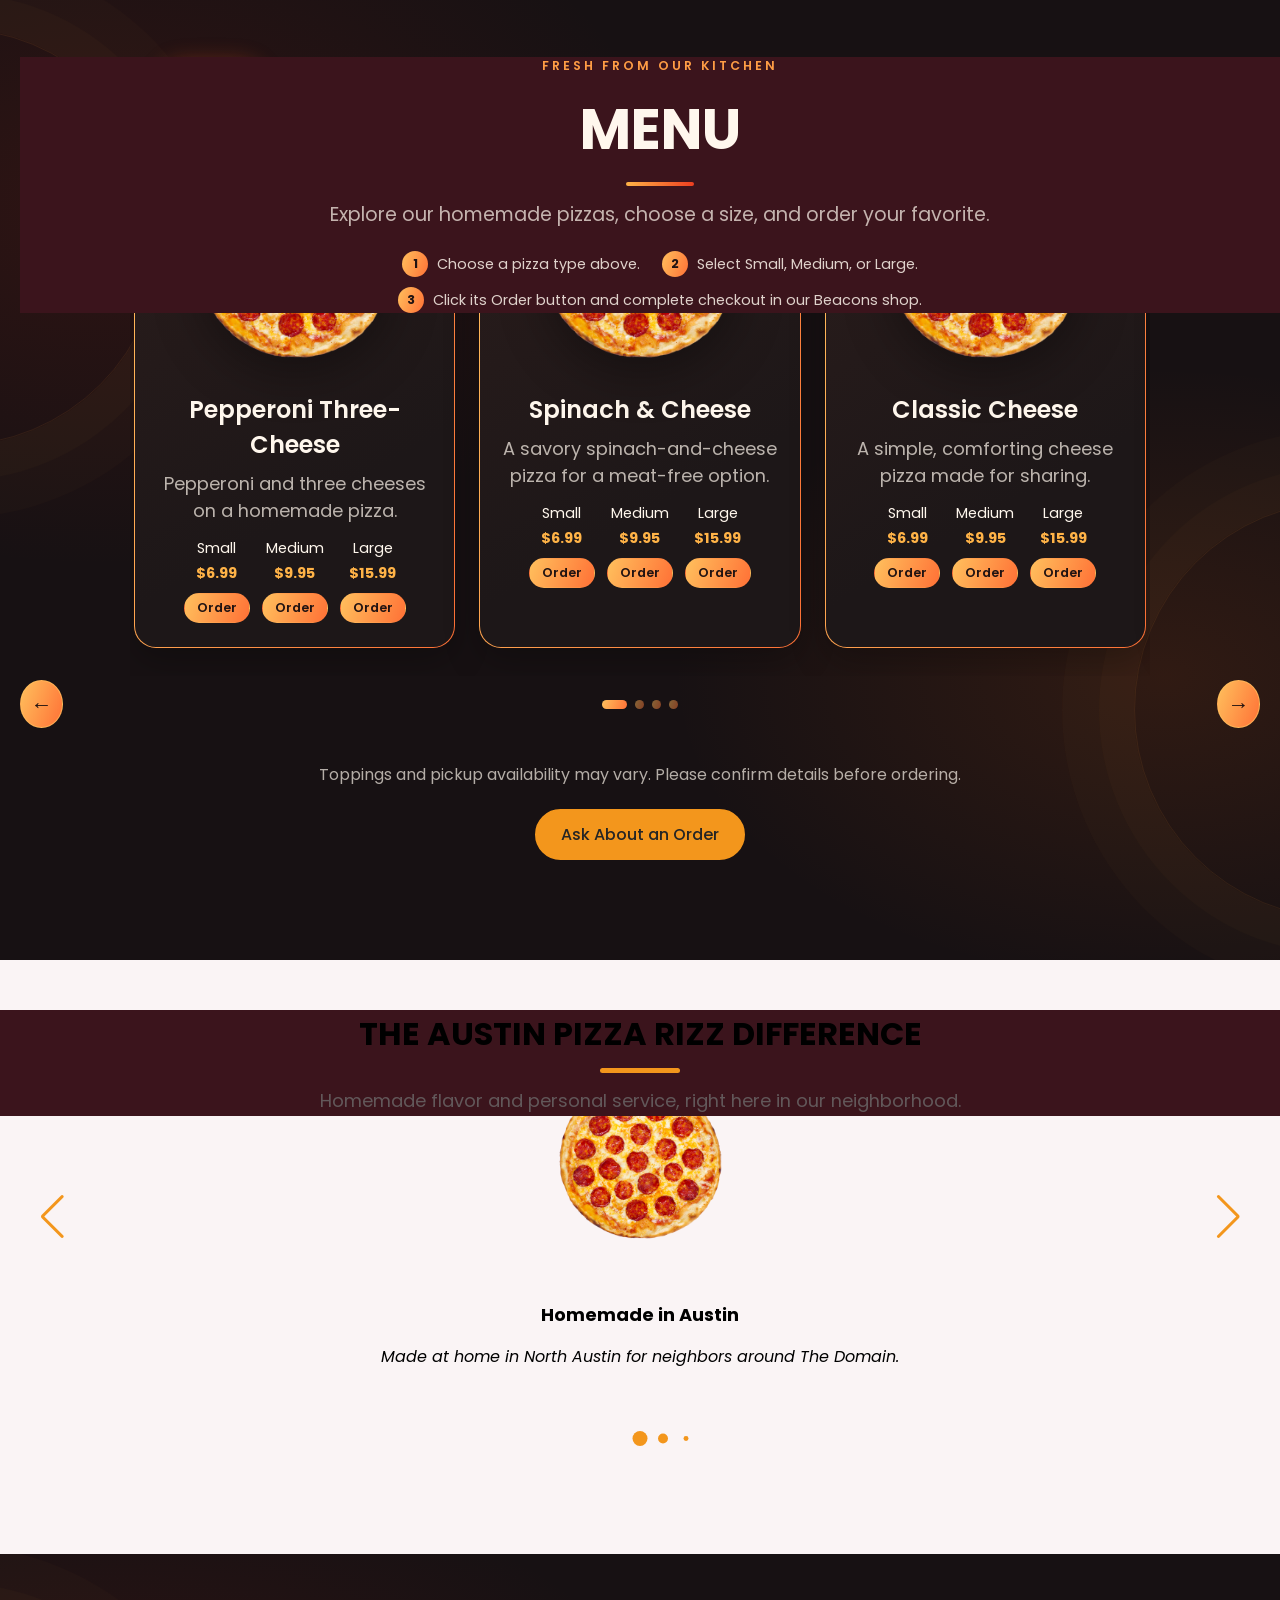
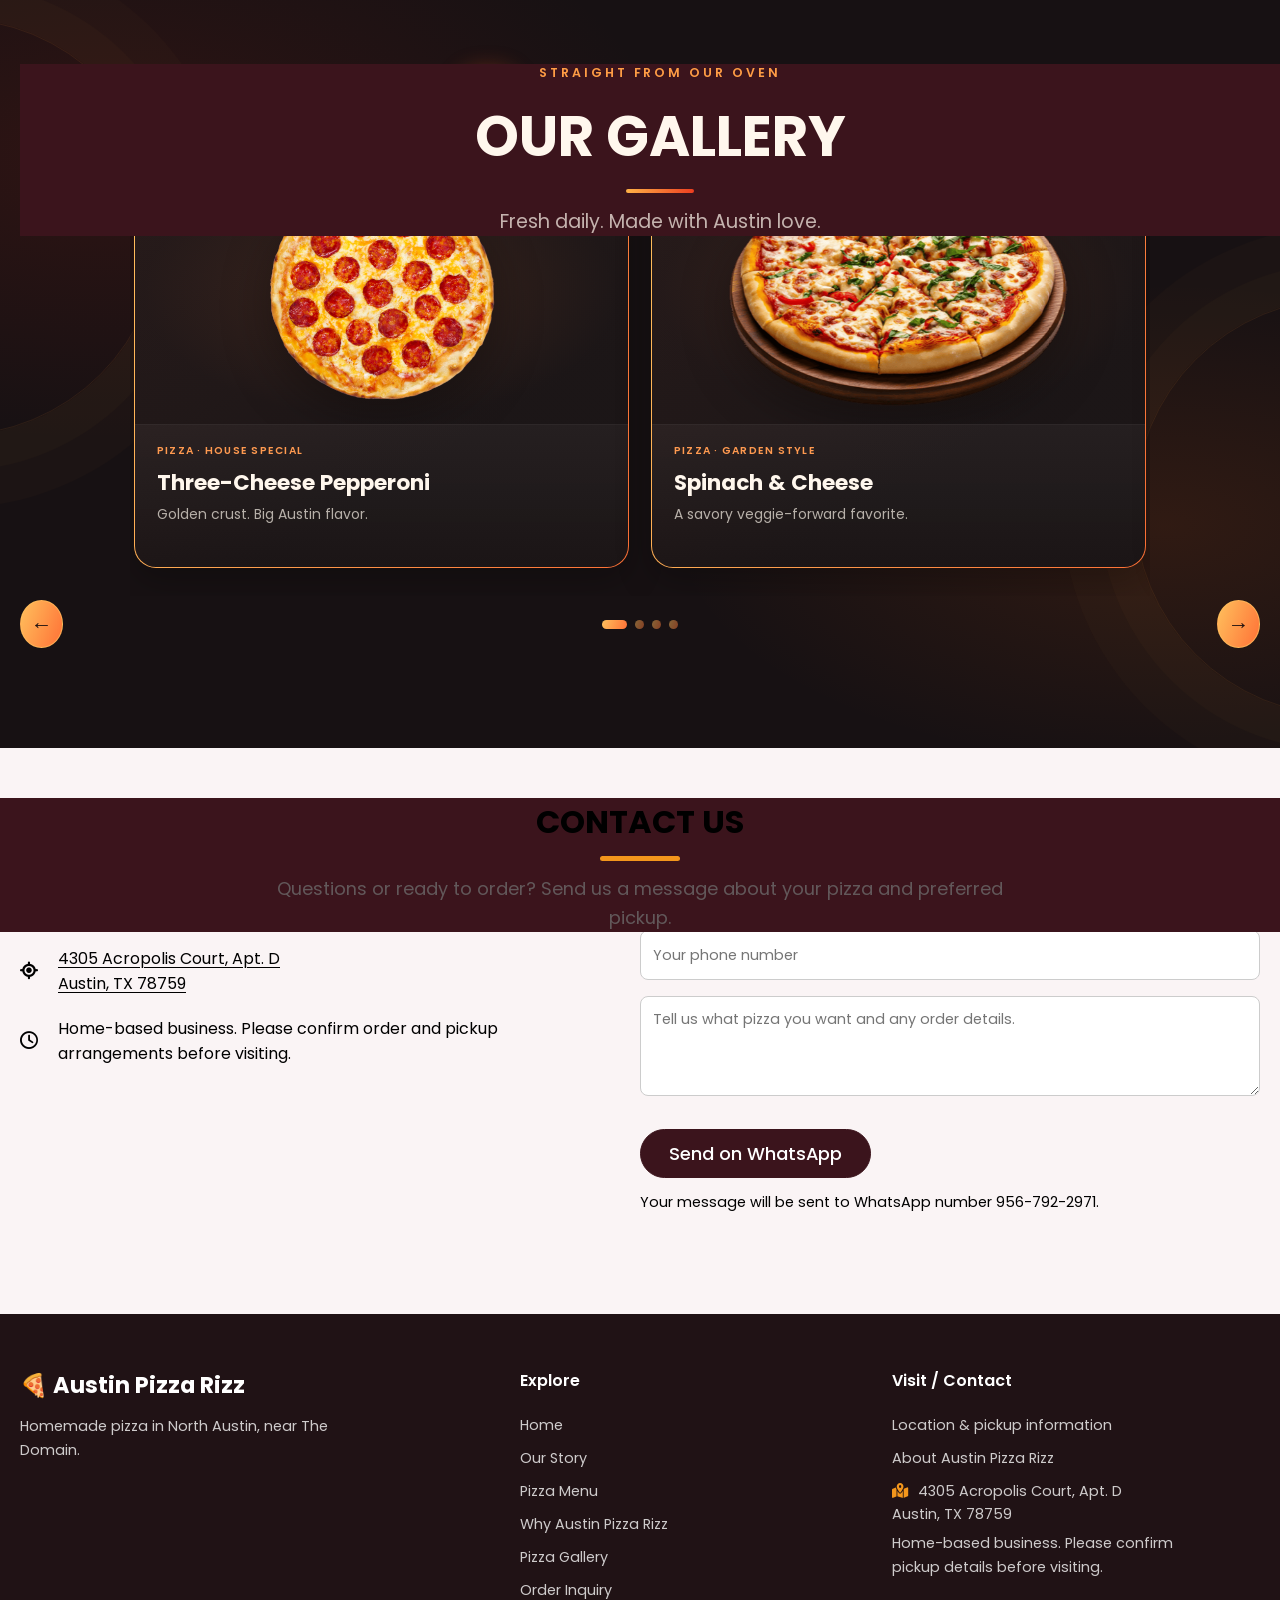
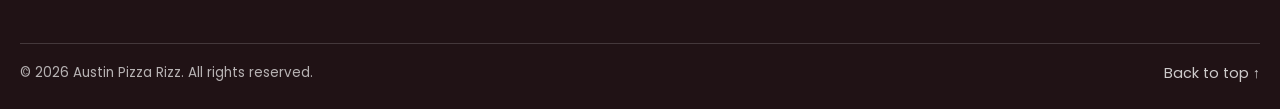
==== commit adf6d375: "Update the about image Austin Pizza Rizz logo Update the about image Austin Pizza Rizz logo" ====
--- a/index.html
+++ b/index.html
@@ -68,7 +68,7 @@
       <section class="about-section" id="about">
         <div class="section-content">
           <div class="about-image-wrapper">
-            <img src="images/pizza- Pepperoni-three-cheeses.png" alt="Pepperoni and three-cheese pizza" class="about-image" />
+            <img src="images/Austin Pizza Rizz.png" alt="Pepperoni and three-cheese pizza" class="about-image" />
           </div>
           <div class="about-details">
             <h2 class="section-title">A Little About Us</h2>
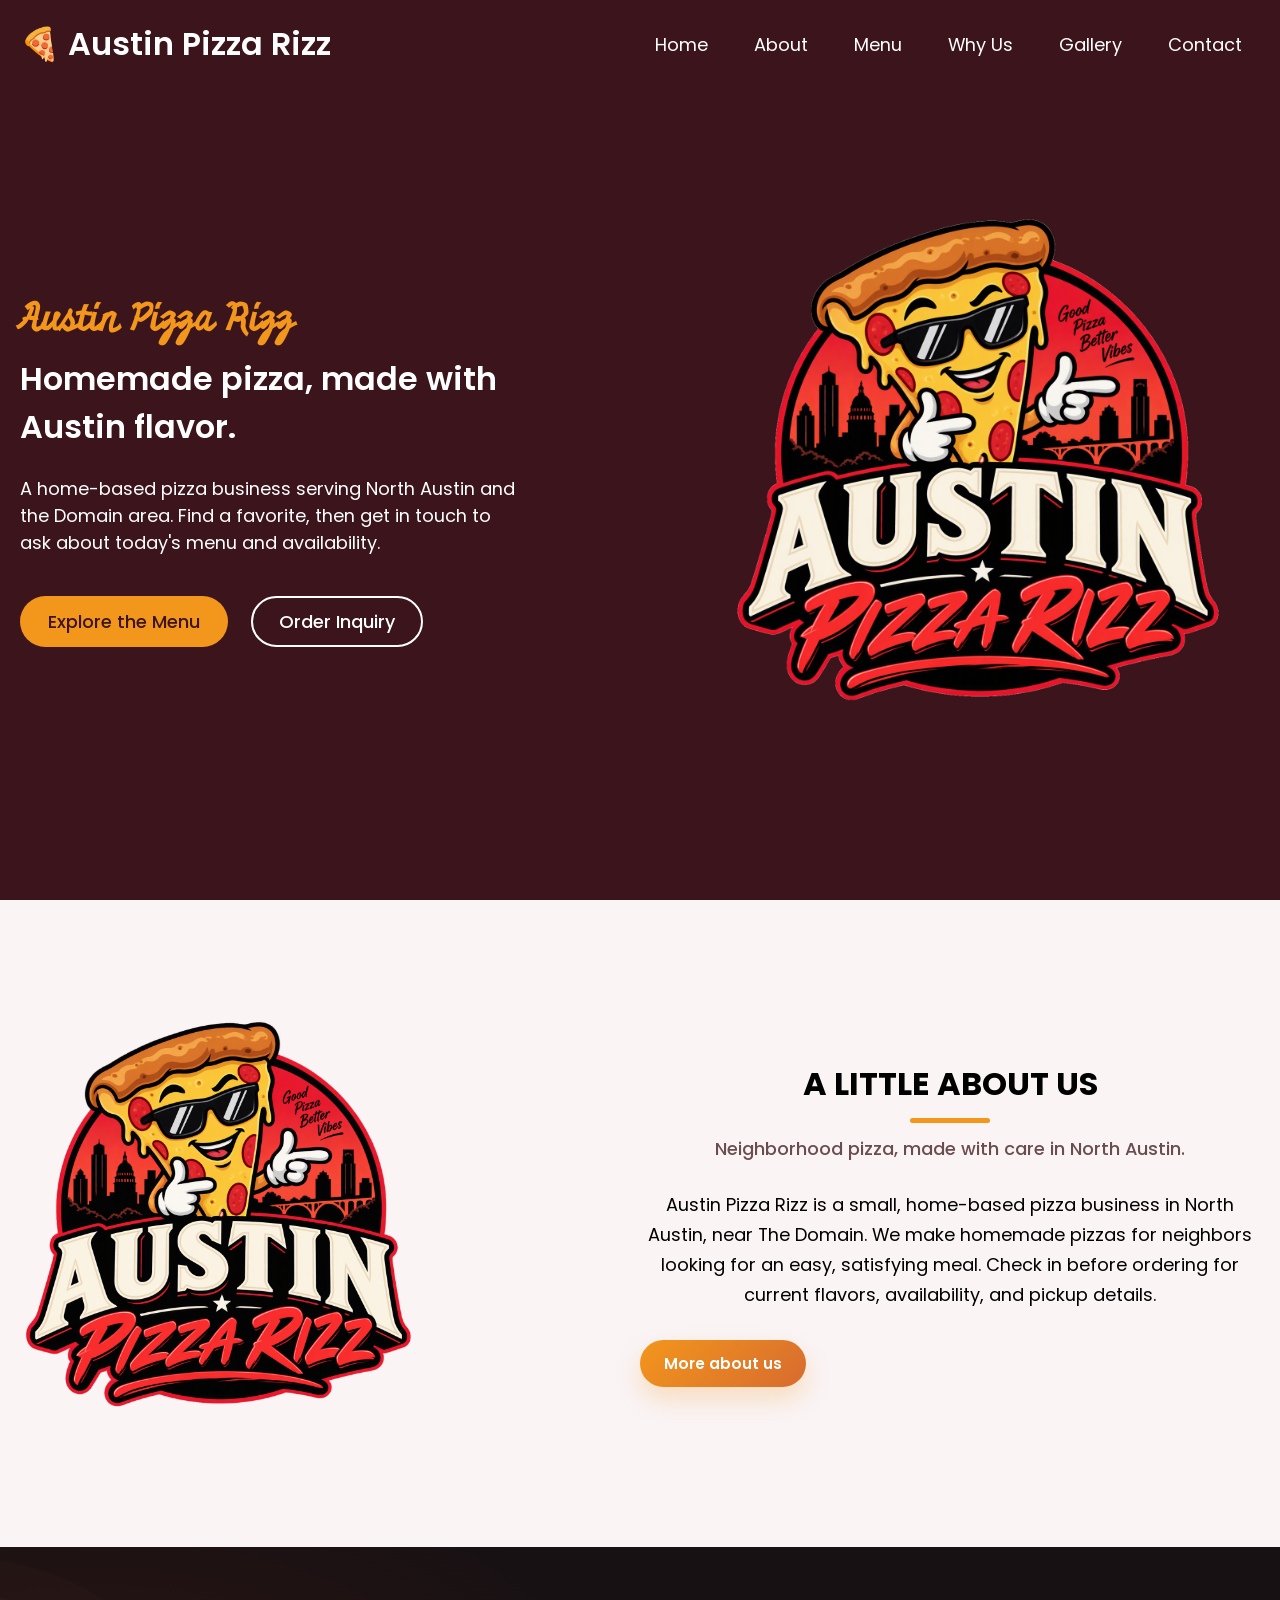
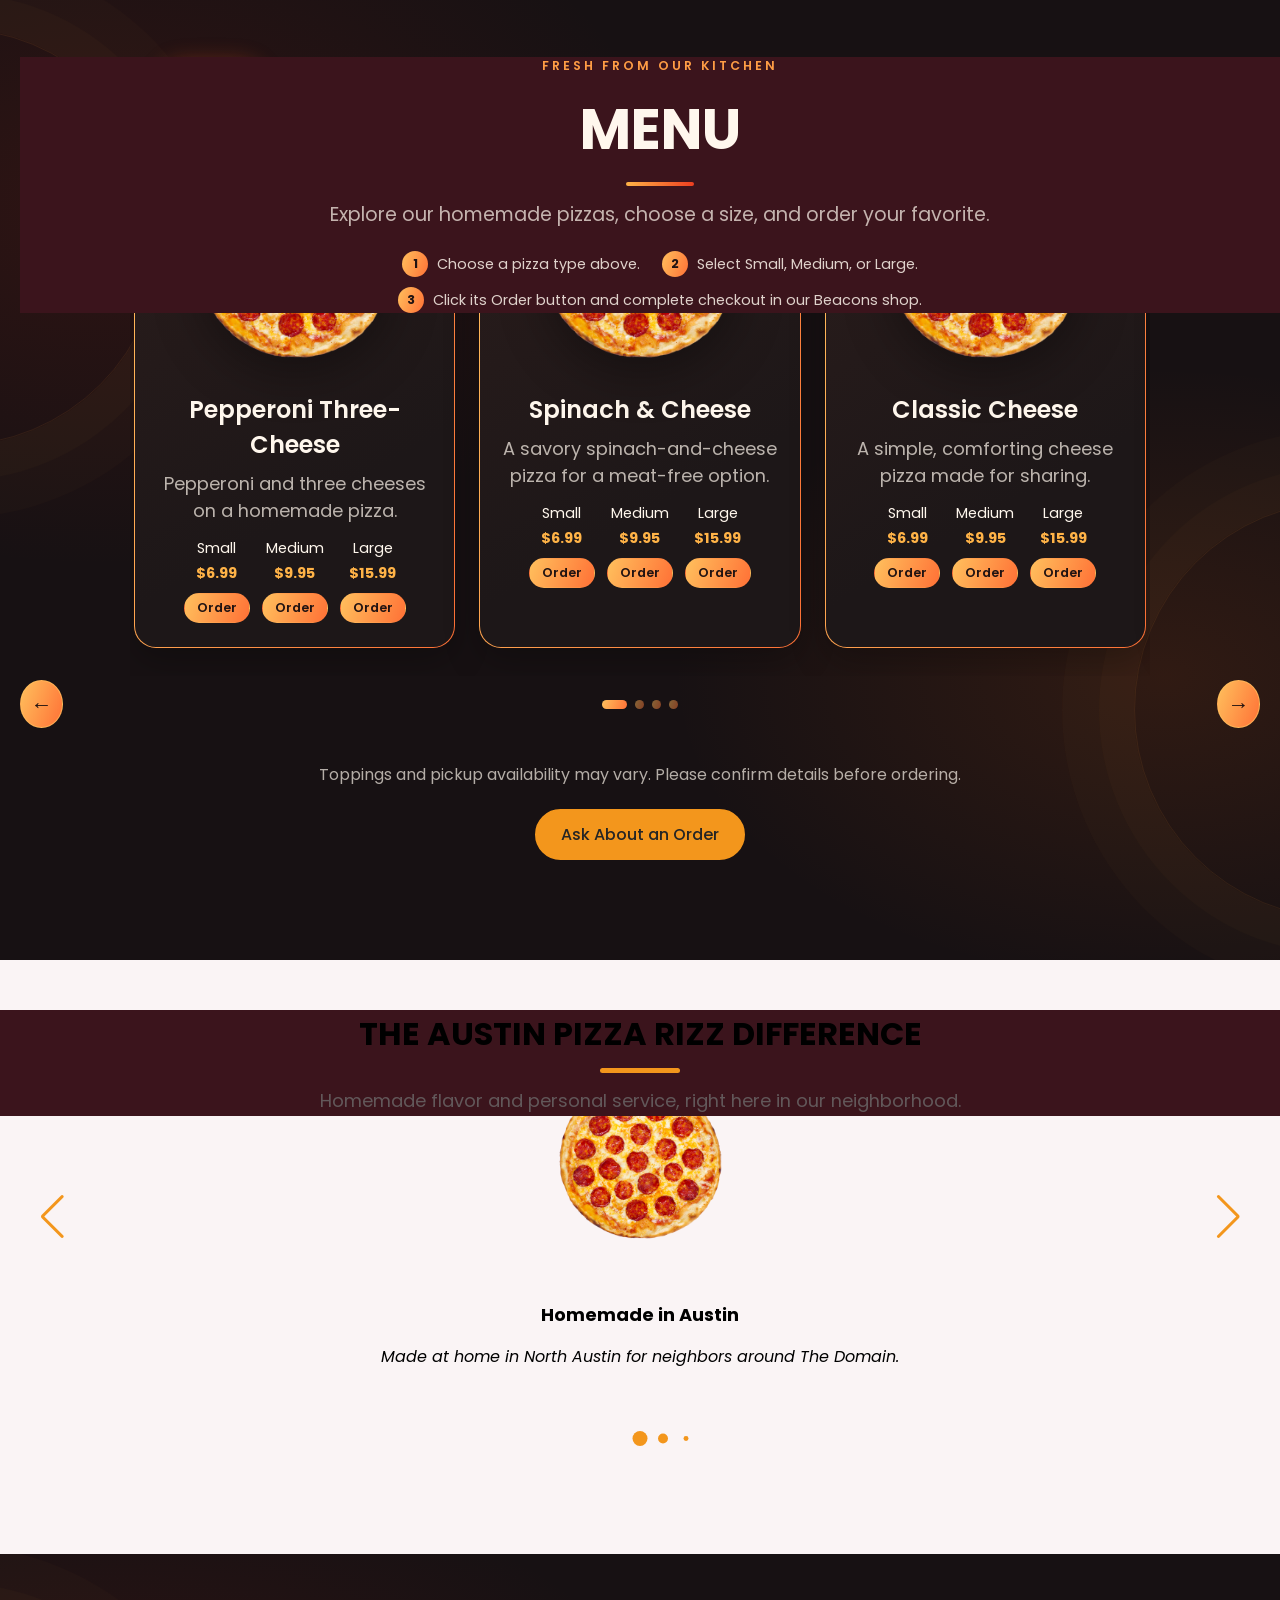
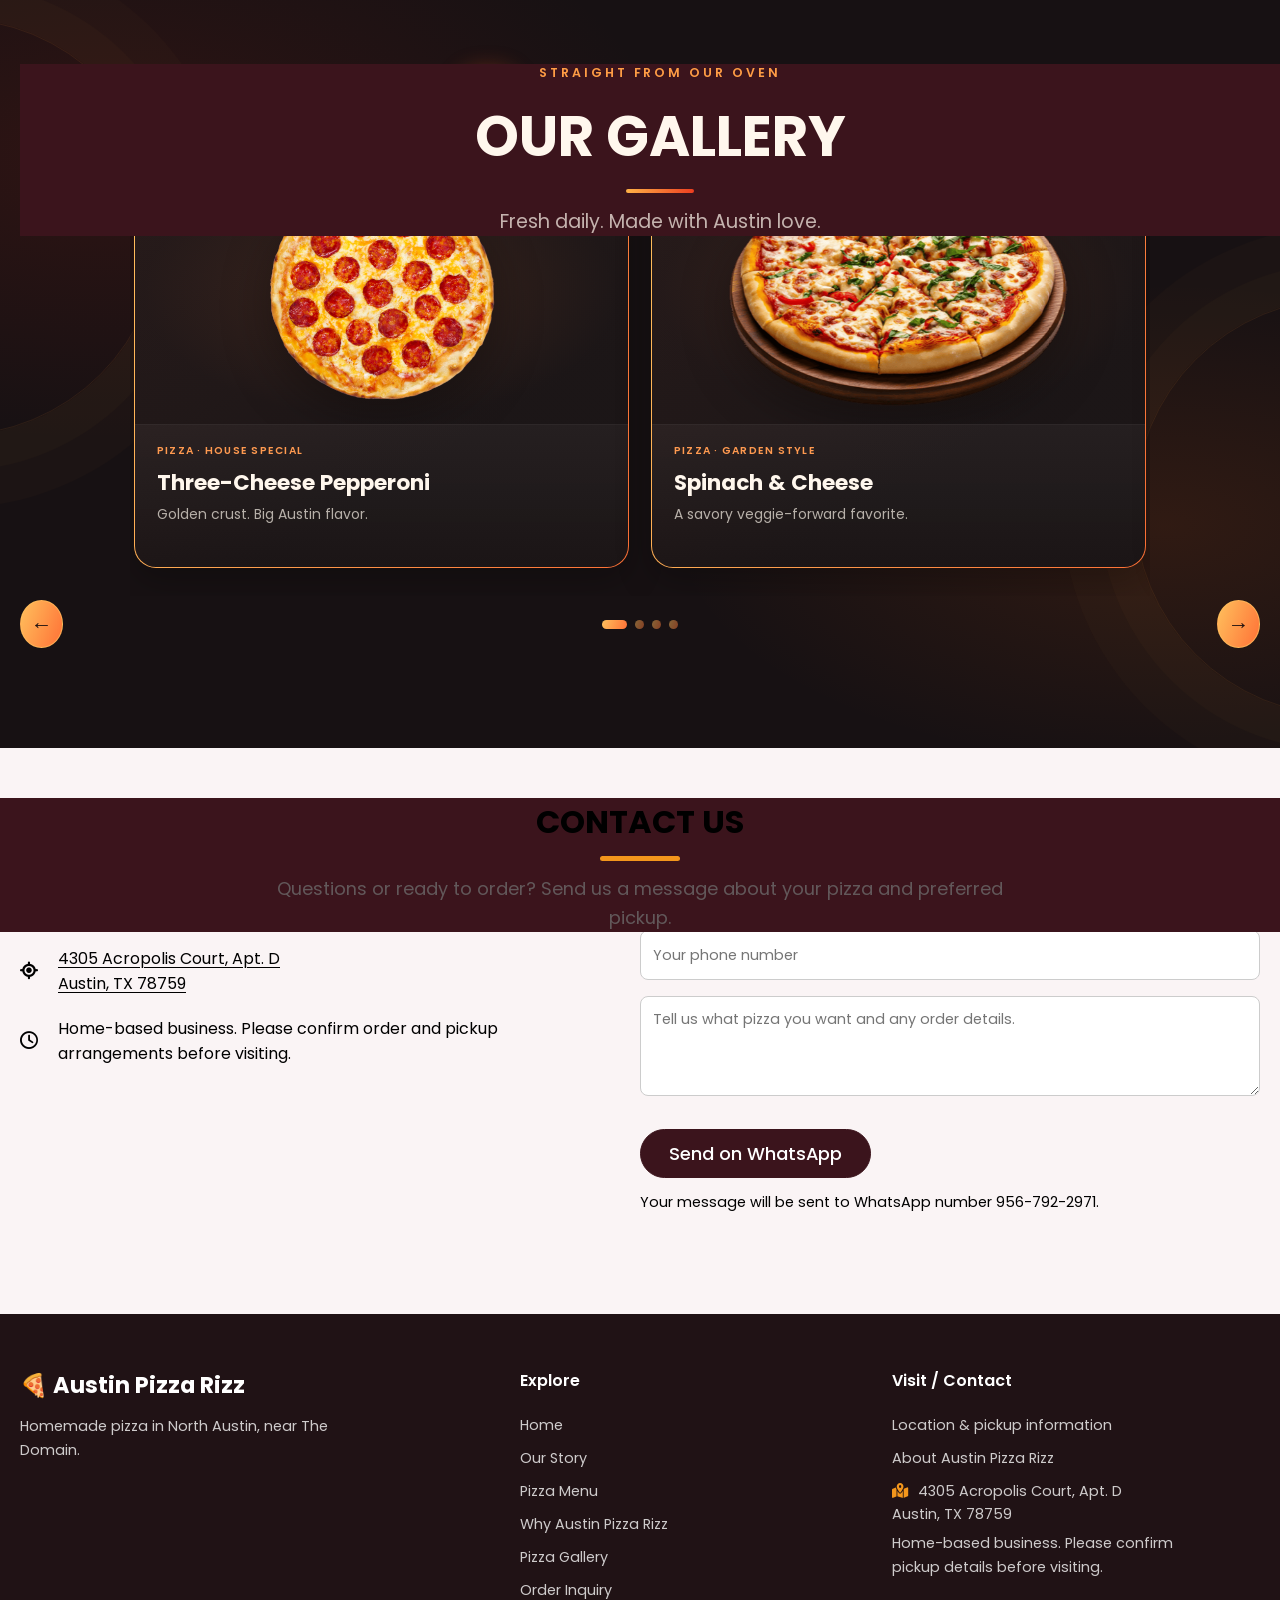
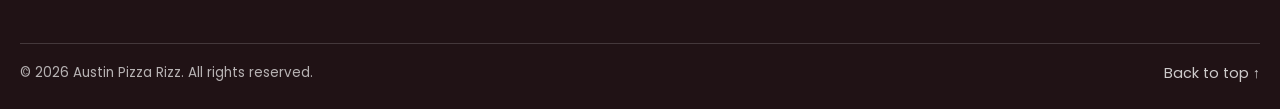
==== commit a9a3b786: "Change greeting from 'Hello' to 'Goodbye'" ====
--- a/index.html
+++ b/index.html
@@ -2,13 +2,13 @@
 <html lang="en">
   <head>
     <meta charset="UTF-8" />
+    <meta name="theme-color" content="#D62828">
     <meta name="viewport" content="width=device-width, initial-scale=1.0" />
     <meta name="description" content="Austin Pizza Rizz makes homemade pizza in North Austin near The Domain. Explore the menu and ask about availability." />
-    <!-- <meta name="theme-color" content="#3b141c" /> -->
-    <meta name="theme-color" content="#D62828">
+    <meta name="theme-color" content="#3b141c" />
     <title>Austin Pizza Rizz | Homemade Pizza in North Austin</title>
     <!-- Favicon png logo -->
-    <link rel="icon" type="image/png" href="images/Austin Pizza Rizz.png">
+    <link rel="icon" type="image/png" href="favicon/fav-AustinPizzaRizzLogo.fav">
     <!-- Linking Font Awesome for icons -->
     <link rel="stylesheet" href="https://cdnjs.cloudflare.com/ajax/libs/font-awesome/6.6.0/css/all.min.css" />
     <!-- Linking Swiper CSS -->
--- a/style.css
+++ b/style.css
@@ -79,8 +79,8 @@
     z-index: 10000;
     top: 0;
     left: 0;
-    width: 58px;
-    height: 58px;
+    width: 30px;
+    height: 30px;
     opacity: 0;
     pointer-events: none;
     transform: translate(-50%, -50%);
@@ -207,13 +207,21 @@
   justify-content: center;
   align-items: center;
 }
-.founder-feature__image-wrap img {
+/*.founder-feature__image-wrap img {
   width: min(100%, 500px);
   aspect-ratio: 4 / 5;
   object-fit: cover;
-  border-radius: 28px;
-  box-shadow: 0 22px 42px rgba(59, 20, 28, 0.14);
-}
+  background: transparent;
+  /*border-radius: border-box; */
+  /* var(--border-radius-circle); */
+/* ================================*/
+
+  /* Founder Image */
+.founder-feature__image-wrap img {
+    object-fit: contain;
+    background: transparent;
+}
+
 .founder-feature__content {
   display: flex;
   flex-direction: column;
@@ -369,8 +377,12 @@
   height: 400px;
   width: 400px;
   object-fit: cover;
-  border-radius: var(--border-radius-circle);
-}
+  object-fit: contain;
+  background: transparent;
+}
+  /*box-shadow: rgba(59, 20, 28, 0.14);
+  border-radius: border-box; /* var(--border-radius-circle); */
+
 .about-section .about-details {
   max-width: 50%;
 }
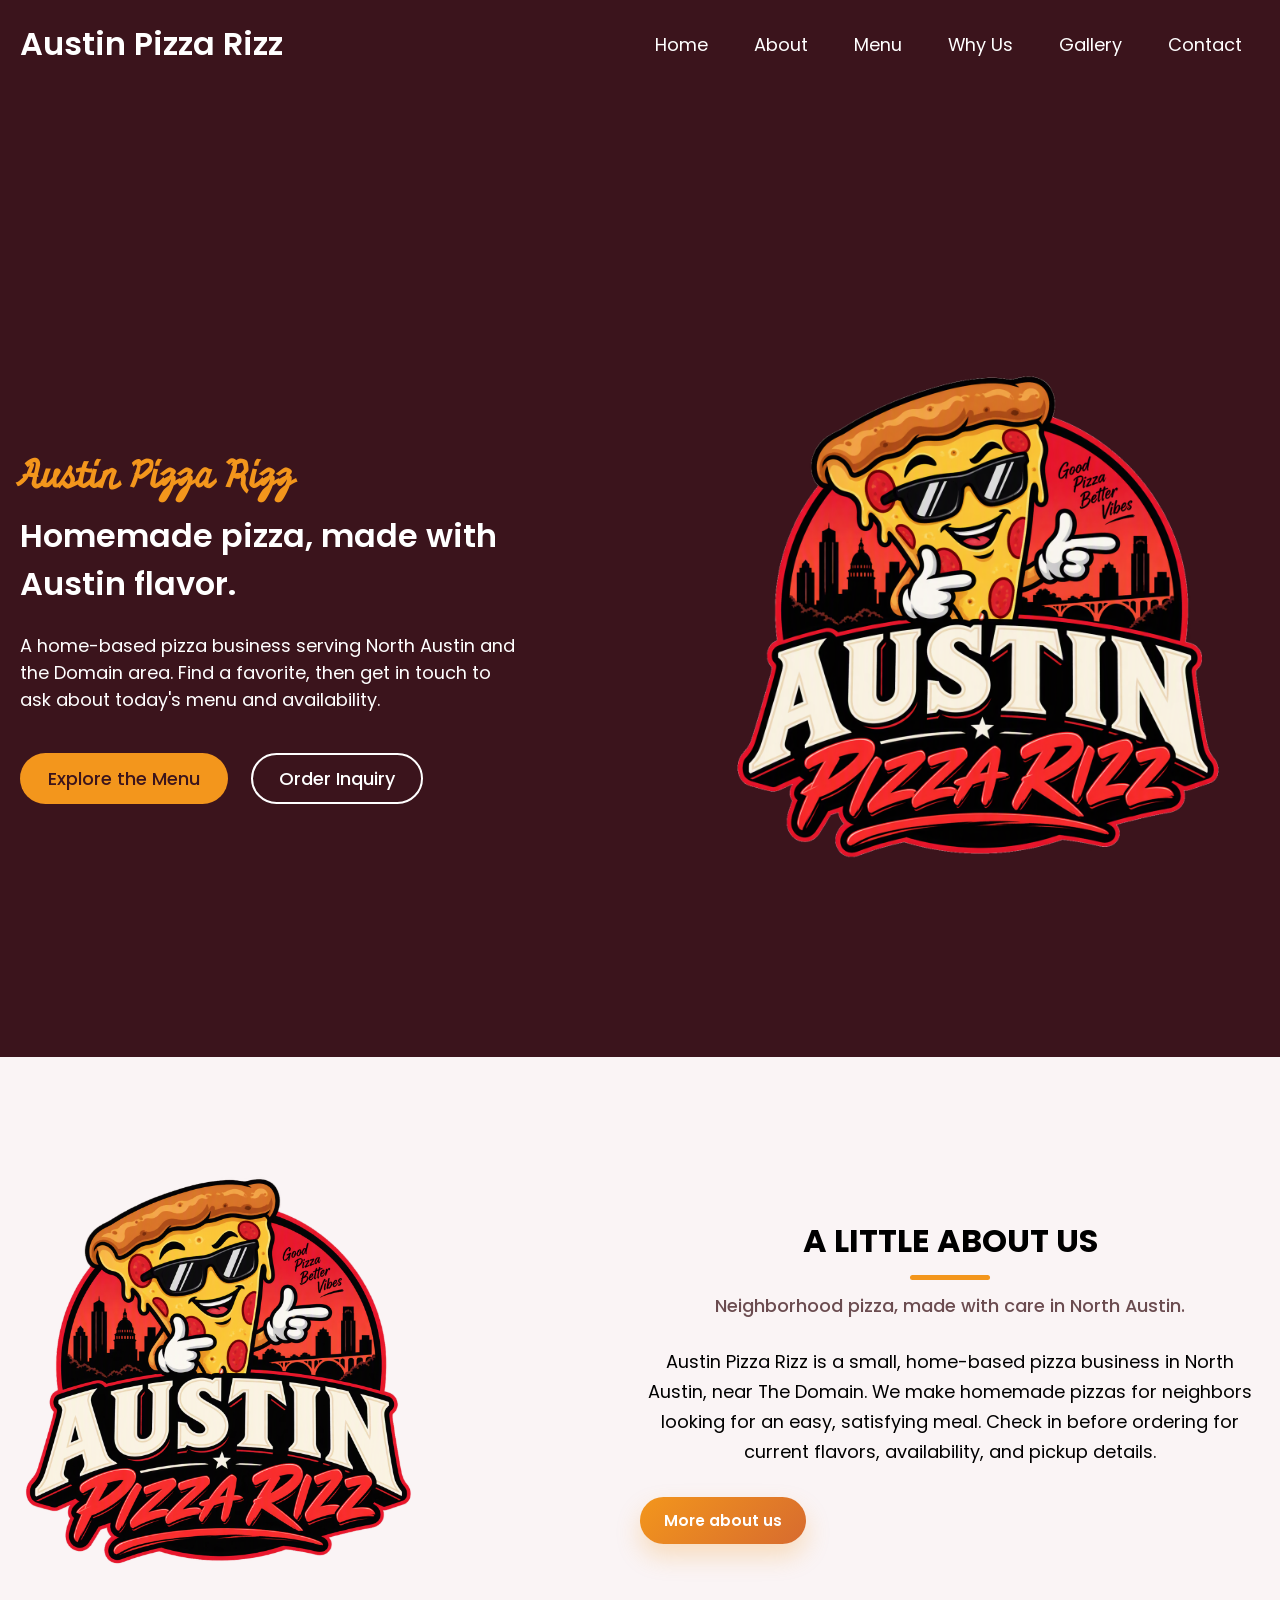
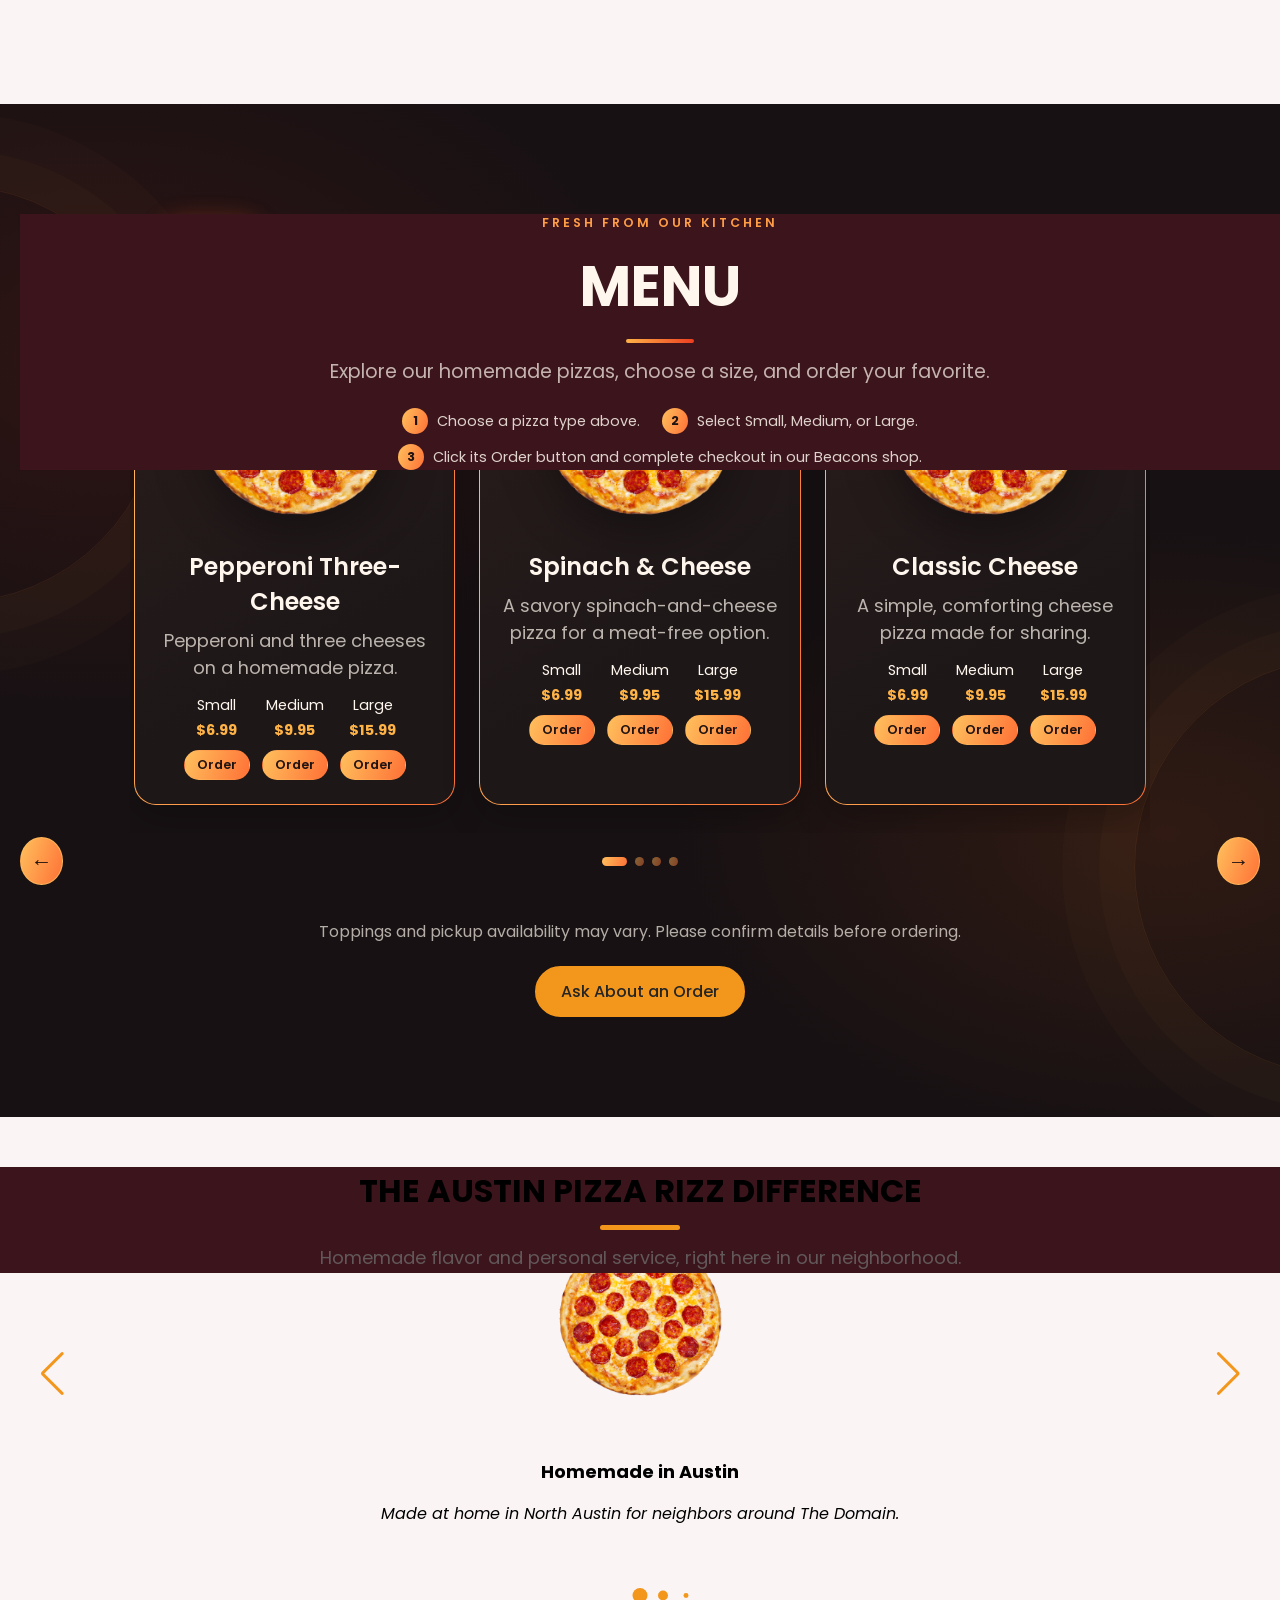
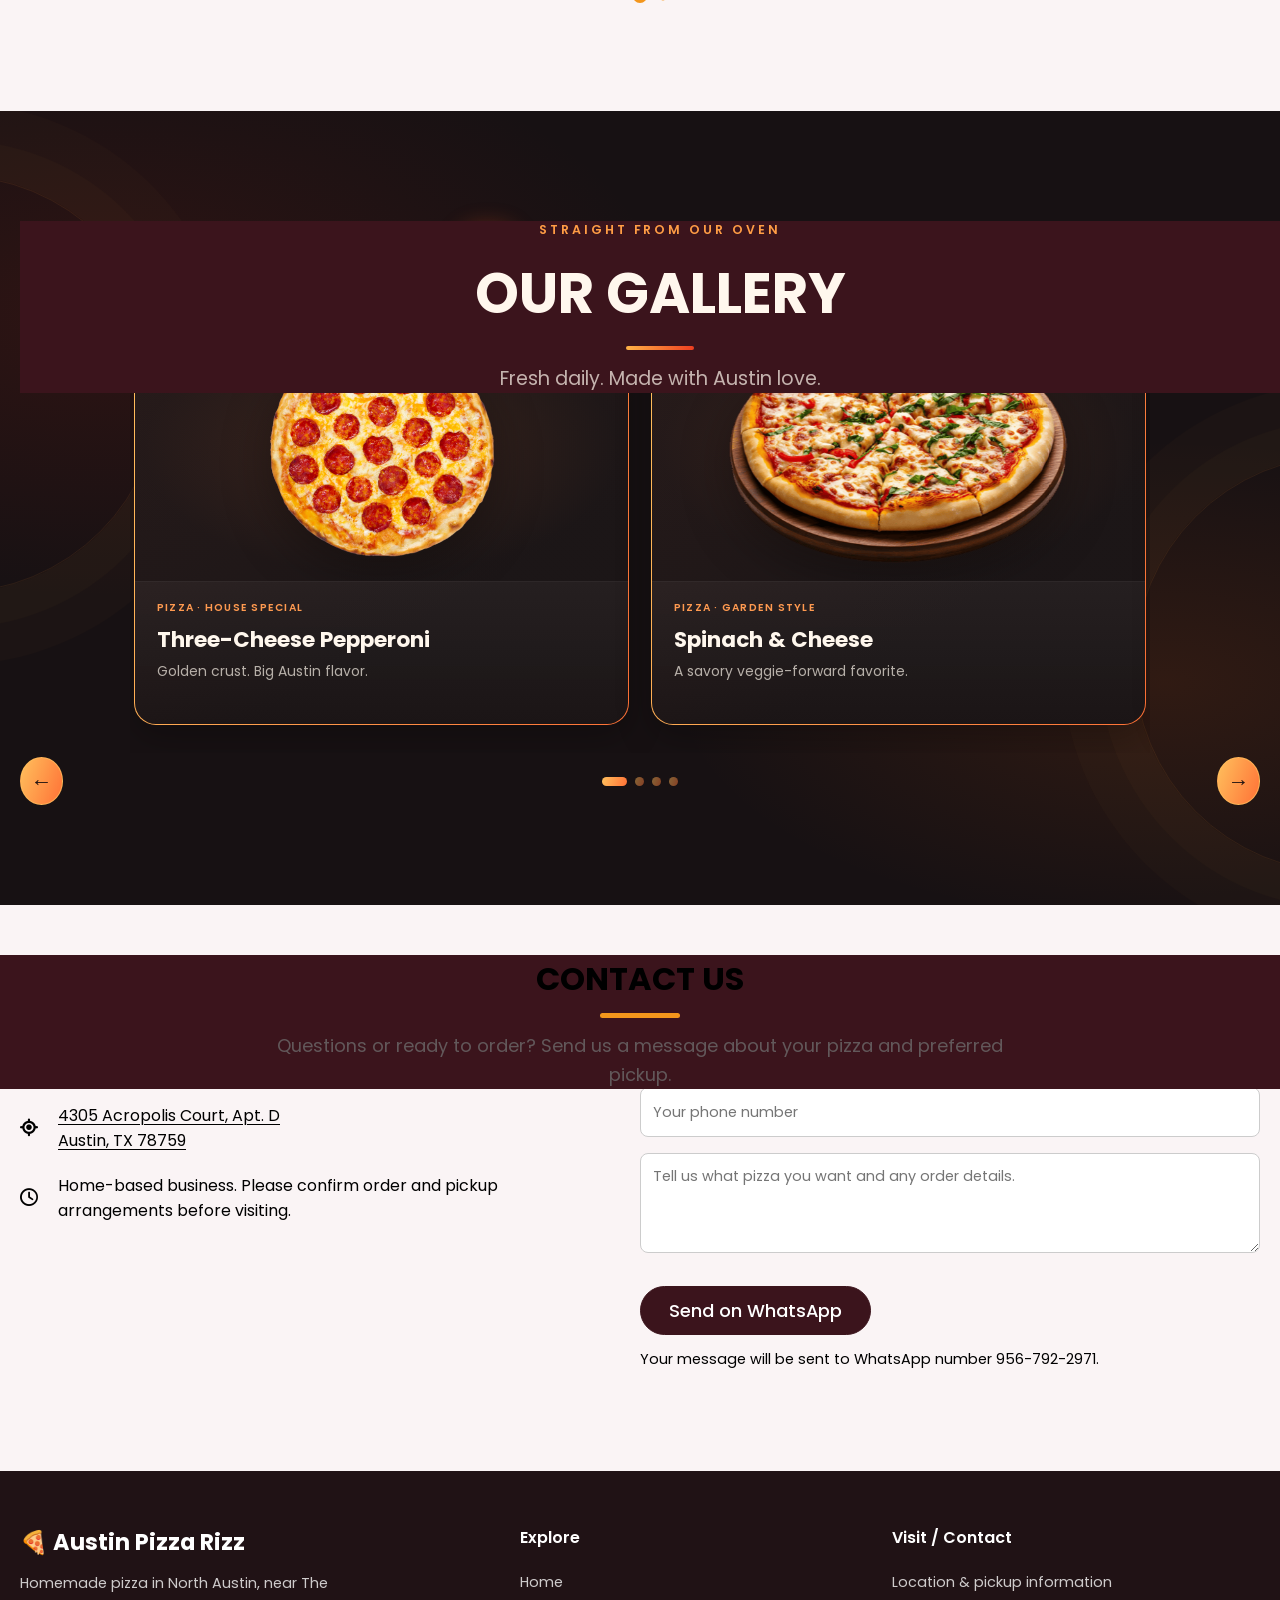
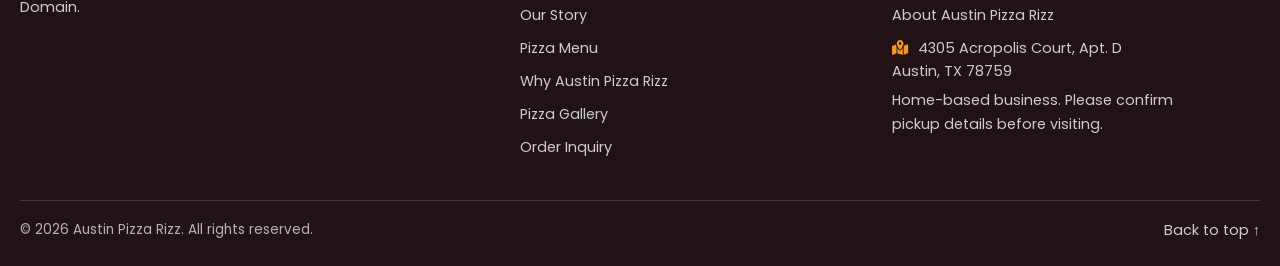
==== commit 38767c62: "Update background hero video on mute loop" ====
--- a/index.html
+++ b/index.html
@@ -20,7 +20,7 @@
     <header>
       <nav class="navbar">
         <a href="#home" class="nav-logo">
-          <h2 class="logo-text">🍕 Austin Pizza Rizz</h2>
+          <h2 class="logo-text">Austin Pizza Rizz</h2>
         </a>
         <ul class="nav-menu">
           <button id="menu-close-button" class="fas fa-times"></button>
@@ -49,6 +49,9 @@
     <main>
       <!-- Hero section -->
       <section class="hero-section" id="home">
+        <video class="hero-video" autoplay muted loop playsinline aria-hidden="true" tabindex="-1">
+          <source src="videos/hero-marketing-video.mov" />
+        </video>
         <div class="section-content">
           <div class="hero-details">
             <h2 class="title">Austin Pizza Rizz</h2>
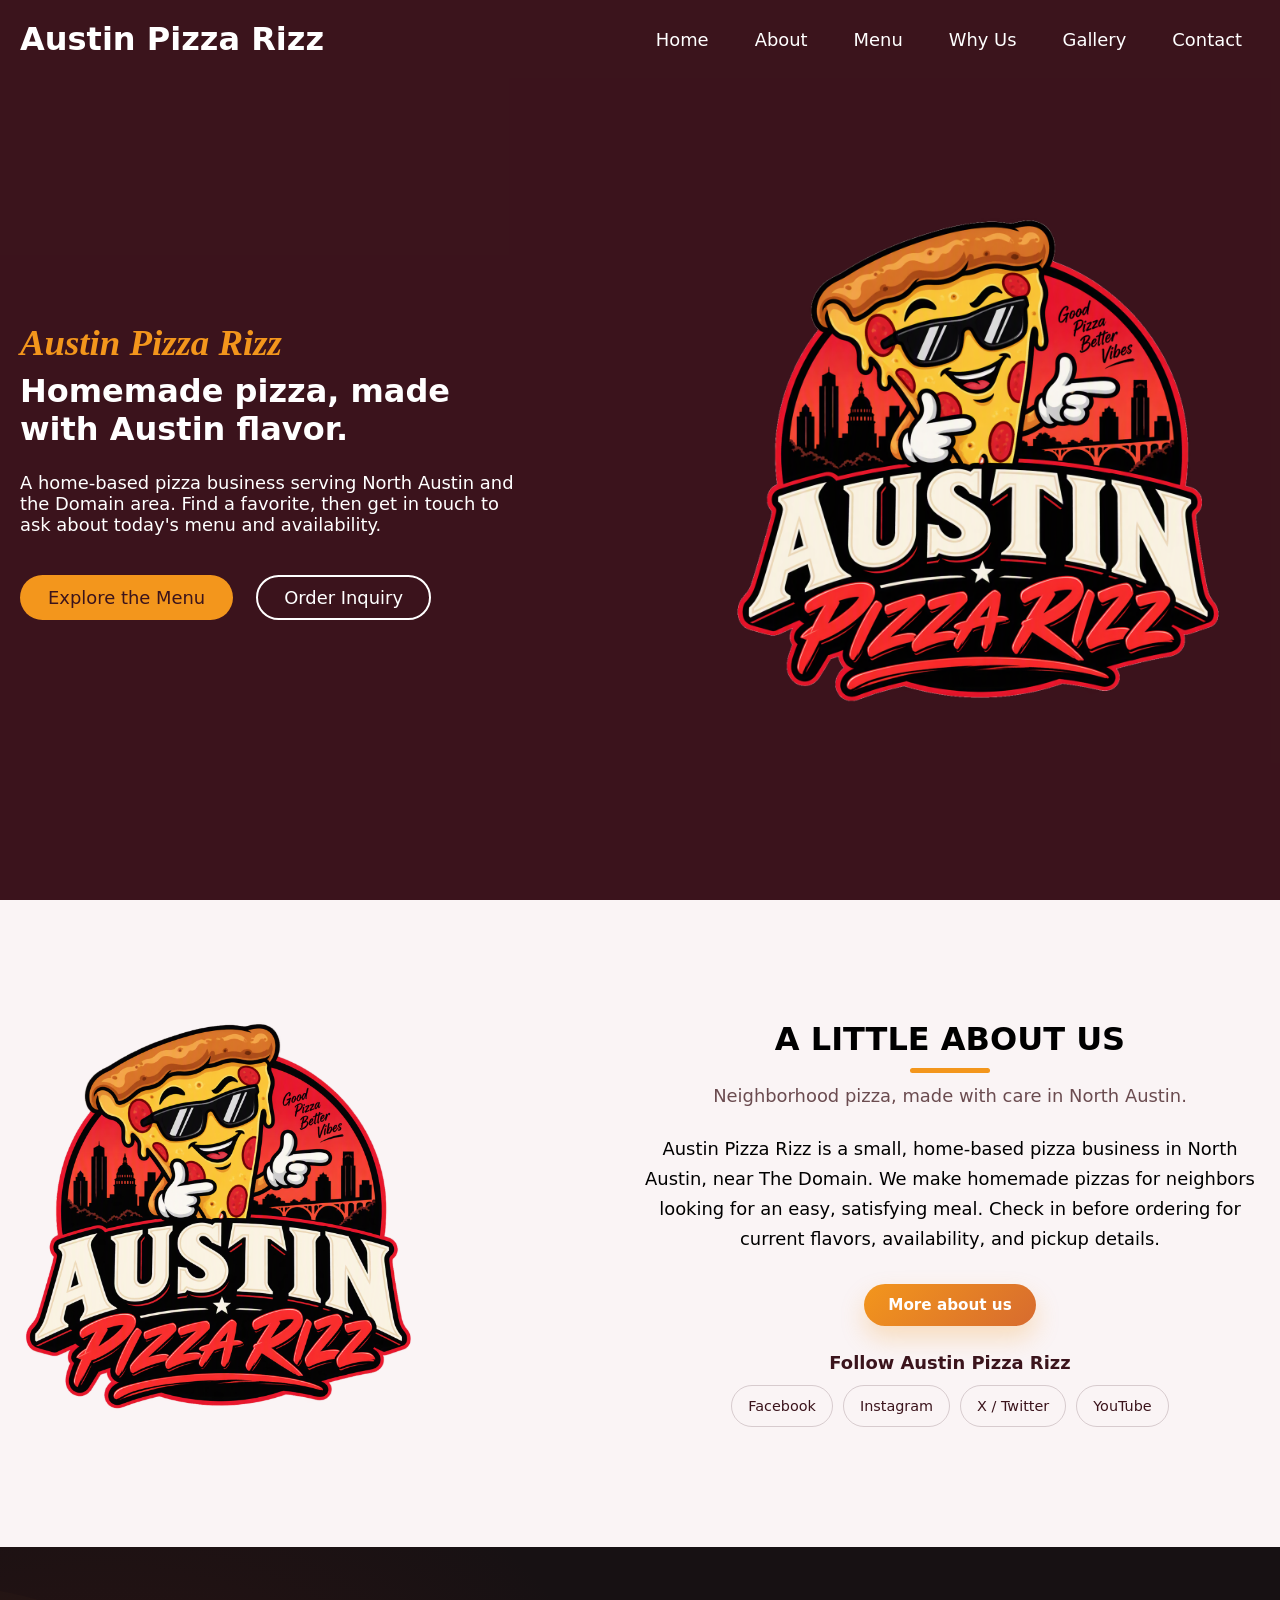
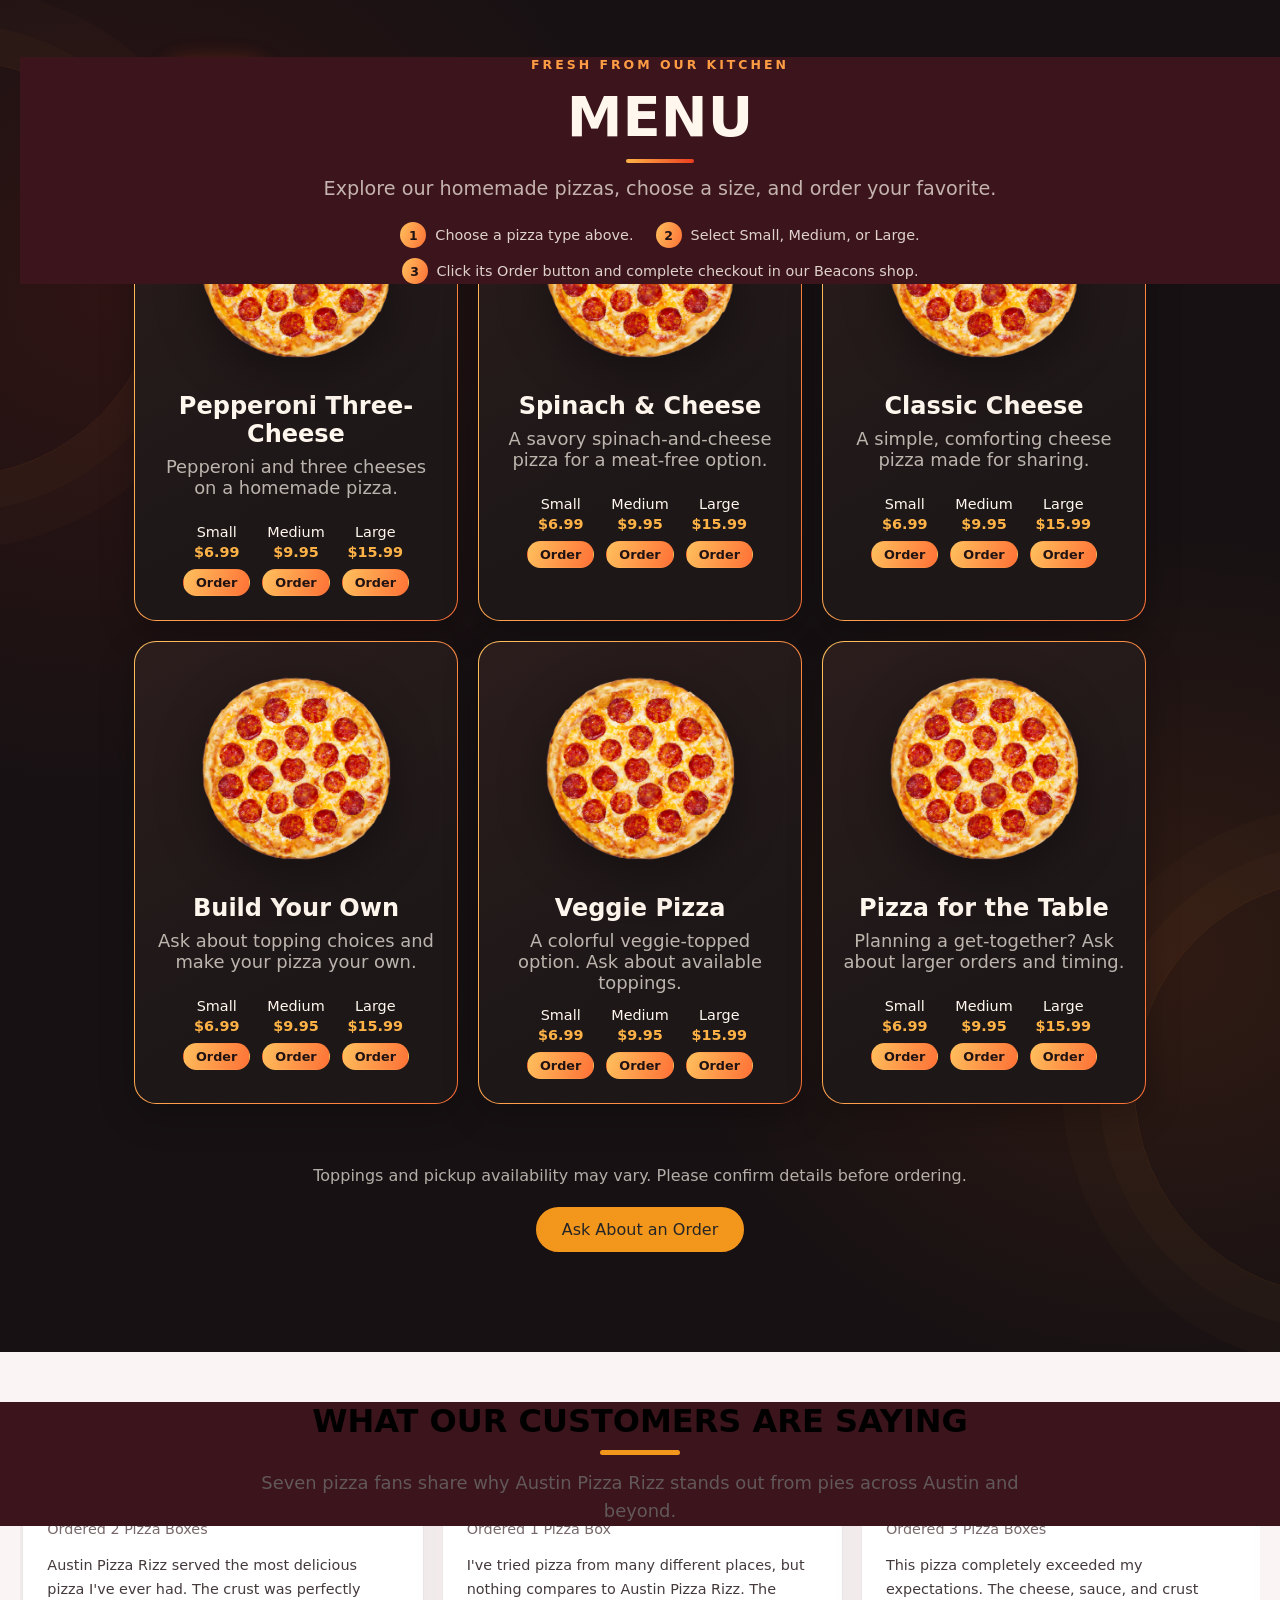
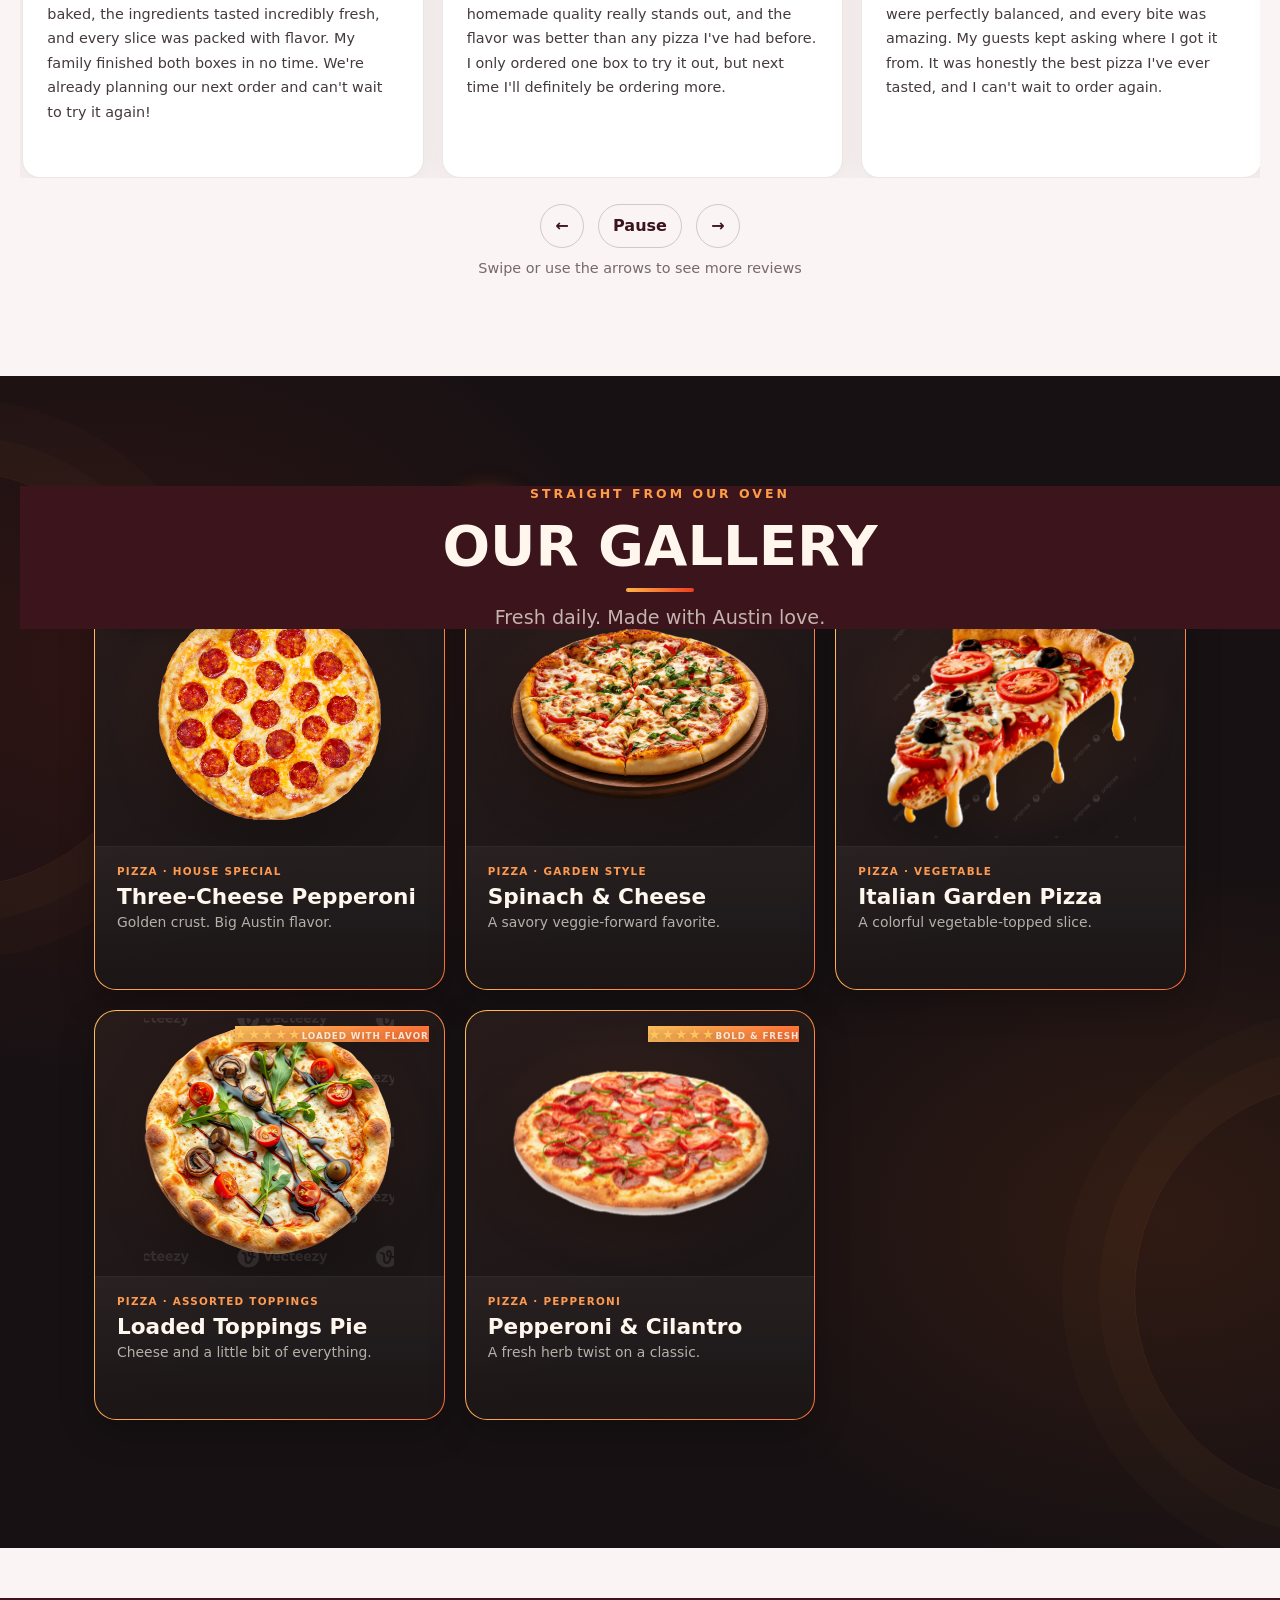
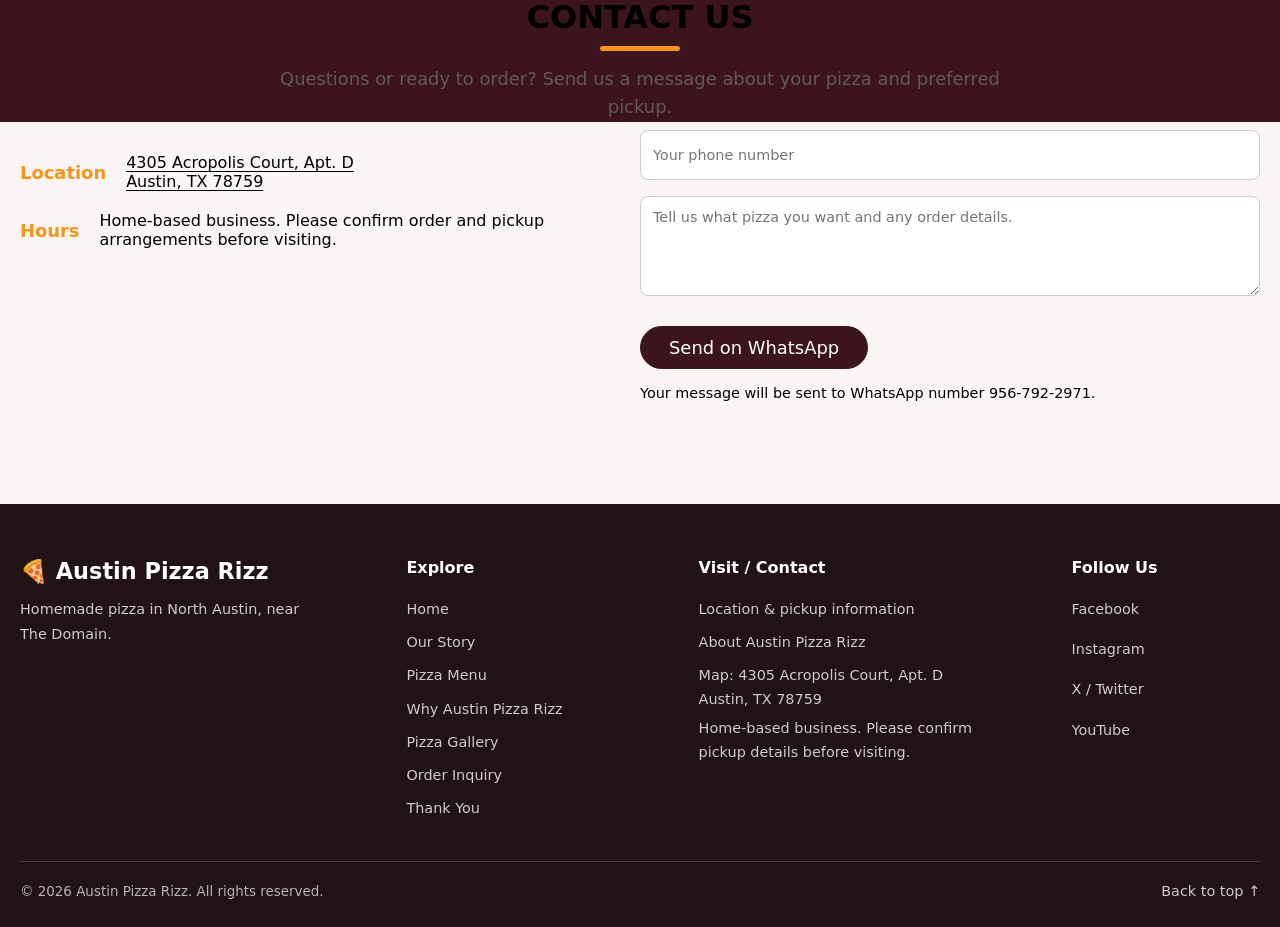
==== commit 67e0dc62: "adding simplified files and folders." ====
--- a/index.html
+++ b/index.html
@@ -9,11 +9,7 @@
     <title>Austin Pizza Rizz | Homemade Pizza in North Austin</title>
     <!-- Favicon png logo -->
     <link rel="icon" type="image/png" href="favicon/fav-AustinPizzaRizzLogo.fav">
-    <!-- Linking Font Awesome for icons -->
-    <link rel="stylesheet" href="https://cdnjs.cloudflare.com/ajax/libs/font-awesome/6.6.0/css/all.min.css" />
-    <!-- Linking Swiper CSS -->
-    <link rel="stylesheet" href="https://cdn.jsdelivr.net/npm/swiper@11/swiper-bundle.min.css" />
-    <link rel="stylesheet" href="style.css" />
+    <link rel="stylesheet" href="style.css?v=3" />
   </head>
   <body>
     <!-- Header / Navbar -->
@@ -23,7 +19,7 @@
           <h2 class="logo-text">Austin Pizza Rizz</h2>
         </a>
         <ul class="nav-menu">
-          <button id="menu-close-button" class="fas fa-times"></button>
+          <button id="menu-close-button" type="button" aria-label="Close navigation menu">×</button>
           <li class="nav-item">
             <a href="#home" class="nav-link">Home</a>
           </li>
@@ -43,15 +39,23 @@
             <a href="#contact" class="nav-link">Contact</a>
           </li>
         </ul>
-        <button id="menu-open-button" class="fas fa-bars"></button>
+        <button id="menu-open-button" type="button" aria-label="Open navigation menu">☰</button>
       </nav>
     </header>
     <main>
       <!-- Hero section -->
       <section class="hero-section" id="home">
-        <video class="hero-video" autoplay muted loop playsinline aria-hidden="true" tabindex="-1">
-          <source src="videos/hero-marketing-video.mov" />
-        </video>
+        <video
+          class="hero-video"
+          src="videos/hero-marketing-video.mp4"
+          autoplay
+          muted
+          loop
+          playsinline
+          preload="auto"
+          aria-hidden="true"
+          tabindex="-1"
+        ></video>
         <div class="section-content">
           <div class="hero-details">
             <h2 class="title">Austin Pizza Rizz</h2>
@@ -78,6 +82,15 @@
             <p class="about-subtitle">Neighborhood pizza, made with care in North Austin.</p>
             <p class="text">Austin Pizza Rizz is a small, home-based pizza business in North Austin, near The Domain. We make homemade pizzas for neighbors looking for an easy, satisfying meal. Check in before ordering for current flavors, availability, and pickup details.</p>
             <a href="about.html" class="about-link">More about us</a>
+            <div class="about-social">
+              <h3>Follow Austin Pizza Rizz</h3>
+              <div class="about-social-links">
+                <a href="https://www.facebook.com/profile.php?id=61594944796176" target="_blank" rel="noopener noreferrer">Facebook</a>
+                <a href="https://www.instagram.com/" target="_blank" rel="noopener noreferrer">Instagram</a>
+                <a href="https://x.com/" target="_blank" rel="noopener noreferrer">X / Twitter</a>
+                <a href="https://www.youtube.com/" target="_blank" rel="noopener noreferrer">YouTube</a>
+              </div>
+            </div>
           </div>
         </div>
       </section>
@@ -106,9 +119,9 @@
             <button class="menu-filter" type="button" data-menu-filter="veggie" aria-pressed="false">Veggie</button>
             <button class="menu-filter" type="button" data-menu-filter="table" aria-pressed="false">For the Table</button>
           </div>
-          <div class="menu-slider swiper" aria-label="Browse homemade pizzas">
-          <ul class="menu-list swiper-wrapper">
-            <li class="menu-item swiper-slide" data-menu-type="pepperoni">
+          <div class="menu-slider" aria-label="Browse homemade pizzas">
+          <ul class="menu-list">
+            <li class="menu-item" data-menu-type="pepperoni">
               <img src="images/pizza- Pepperoni-three-cheeses.png" alt="Pepperoni and three-cheese pizza" class="menu-image" />
               <div class="menu-details">
                 <h3 class="name">Pepperoni Three-Cheese</h3>
@@ -120,7 +133,7 @@
                 </ul>
               </div>
             </li>
-            <li class="menu-item swiper-slide" data-menu-type="spinach">
+            <li class="menu-item" data-menu-type="spinach">
               <img src="images/pizza- Pepperoni-three-cheeses.png" alt="Pepperoni and three-cheese pizza" class="menu-image" />
               <div class="menu-details">
                 <h3 class="name">Spinach &amp; Cheese</h3>
@@ -132,7 +145,7 @@
                 </ul>
               </div>
             </li>
-            <li class="menu-item swiper-slide" data-menu-type="classic">
+            <li class="menu-item" data-menu-type="classic">
               <img src="images/pizza- Pepperoni-three-cheeses.png" alt="Pepperoni and three-cheese pizza" class="menu-image" />
               <div class="menu-details">
                 <h3 class="name">Classic Cheese</h3>
@@ -144,7 +157,7 @@
                 </ul>
               </div>
             </li>
-            <li class="menu-item swiper-slide" data-menu-type="custom">
+            <li class="menu-item" data-menu-type="custom">
               <img src="images/pizza- Pepperoni-three-cheeses.png" alt="Pepperoni and three-cheese pizza" class="menu-image" />
               <div class="menu-details">
                 <h3 class="name">Build Your Own</h3>
@@ -156,7 +169,7 @@
                 </ul>
               </div>
             </li>
-            <li class="menu-item swiper-slide" data-menu-type="veggie">
+            <li class="menu-item" data-menu-type="veggie">
               <img src="images/pizza- Pepperoni-three-cheeses.png" alt="Pepperoni and three-cheese pizza" class="menu-image" />
               <div class="menu-details">
                 <h3 class="name">Veggie Pizza</h3>
@@ -168,7 +181,7 @@
                 </ul>
               </div>
             </li>
-            <li class="menu-item swiper-slide" data-menu-type="table">
+            <li class="menu-item" data-menu-type="table">
               <img src="images/pizza- Pepperoni-three-cheeses.png" alt="Pepperoni and three-cheese pizza" class="menu-image" />
               <div class="menu-details">
                 <h3 class="name">Pizza for the Table</h3>
@@ -182,57 +195,72 @@
             </li>
           </ul>
           </div>
-          <div class="menu-controls" aria-label="Pizza menu controls">
-            <button class="menu-nav-button menu-button-prev" type="button" aria-label="Previous pizzas">←</button>
-            <div class="menu-pagination" aria-label="Choose a pizza slide"></div>
-            <button class="menu-nav-button menu-button-next" type="button" aria-label="Next pizzas">→</button>
-          </div>
           <p class="menu-note">Toppings and pickup availability may vary. Please confirm details before ordering.</p>
           <div class="menu-order-link">
             <a href="#contact" class="button">Ask About an Order</a>
           </div>
         </div>
       </section>
-      <!-- Brand highlights -->
+      <!-- Customer testimonials -->
       <section class="testimonials-section" id="testimonials">
         <header class="testimonials-heading">
-          <h2 class="section-title">The Austin Pizza Rizz Difference</h2>
-          <p class="section-subtitle">Homemade flavor and personal service, right here in our neighborhood.</p>
+          <h2 class="section-title">What Our Customers Are Saying</h2>
+          <p class="section-subtitle">Seven pizza fans share why Austin Pizza Rizz stands out from pies across Austin and beyond.</p>
         </header>
         <div class="section-content">
-          <div class="slider-container swiper">
-            <div class="slider-wrapper">
-              <ul class="testimonials-list swiper-wrapper">
-                <li class="testimonial swiper-slide">
-                  <img src="images/pizza- Pepperoni-three-cheeses.png" alt="Pepperoni and three-cheese pizza" class="user-image" />
-                  <h3 class="name">Homemade in Austin</h3>
-                  <i class="feedback">Made at home in North Austin for neighbors around The Domain.</i>
-                </li>
-                <li class="testimonial swiper-slide">
-                  <img src="images/pizza- Pepperoni-three-cheeses.png" alt="Pepperoni and three-cheese pizza" class="user-image" />
-                  <h3 class="name">Pizza, Your Way</h3>
-                  <i class="feedback">Explore the menu and ask about current flavors and topping options.</i>
-                </li>
-                <li class="testimonial swiper-slide">
-                  <img src="images/pizza- Pepperoni-three-cheeses.png" alt="Pepperoni and three-cheese pizza" class="user-image" />
-                  <h3 class="name">Made for Sharing</h3>
-                  <i class="feedback">Bring a homemade pizza to dinner, game night, or a relaxed evening in.</i>
-                </li>
-                <li class="testimonial swiper-slide">
-                  <img src="images/pizza- Pepperoni-three-cheeses.png" alt="Pepperoni and three-cheese pizza" class="user-image" />
-                  <h3 class="name">Local and Personal</h3>
-                  <i class="feedback">Connect directly with a small, home-based Austin pizza business.</i>
-                </li>
-                <li class="testimonial swiper-slide">
-                  <img src="images/pizza- Pepperoni-three-cheeses.png" alt="Pepperoni and three-cheese pizza" class="user-image" />
-                  <h3 class="name">Ask Before You Order</h3>
-                  <i class="feedback">Menu, availability, and pickup timing are confirmed directly with Austin Pizza Rizz.</i>
+          <div class="testimonials-carousel" role="region" aria-roledescription="carousel" aria-label="Customer testimonials">
+            <div class="testimonials-viewport" id="testimonials-viewport">
+              <ul class="testimonials-list" id="testimonials-track">
+                <li class="testimonial">
+                  <p class="testimonial-rating"><span role="img" aria-label="5 out of 5 stars">★★★★★</span></p>
+                  <h3 class="name">Maria Gonzalez</h3>
+                  <p class="testimonial-order">Ordered 2 pizza boxes</p>
+                  <blockquote class="feedback">Austin Pizza Rizz served the most delicious pizza I've ever had. The crust was perfectly baked, the ingredients tasted incredibly fresh, and every slice was packed with flavor. My family finished both boxes in no time. We're already planning our next order and can't wait to try it again!</blockquote>
+                </li>
+                <li class="testimonial">
+                  <p class="testimonial-rating"><span role="img" aria-label="5 out of 5 stars">★★★★★</span></p>
+                  <h3 class="name">Raj Patel</h3>
+                  <p class="testimonial-order">Ordered 1 pizza box</p>
+                  <blockquote class="feedback">I've tried pizza from many different places, but nothing compares to Austin Pizza Rizz. The homemade quality really stands out, and the flavor was better than any pizza I've had before. I only ordered one box to try it out, but next time I'll definitely be ordering more.</blockquote>
+                </li>
+                <li class="testimonial">
+                  <p class="testimonial-rating"><span role="img" aria-label="5 out of 5 stars">★★★★★</span></p>
+                  <h3 class="name">Mei Chen</h3>
+                  <p class="testimonial-order">Ordered 3 pizza boxes</p>
+                  <blockquote class="feedback">This pizza completely exceeded my expectations. The cheese, sauce, and crust were perfectly balanced, and every bite was amazing. My guests kept asking where I got it from. It was honestly the best pizza I've ever tasted, and I can't wait to order again.</blockquote>
+                </li>
+                <li class="testimonial">
+                  <p class="testimonial-rating"><span role="img" aria-label="5 out of 5 stars">★★★★★</span></p>
+                  <h3 class="name">Ahmed Hassan</h3>
+                  <p class="testimonial-order">Ordered 2 pizza boxes</p>
+                  <blockquote class="feedback">I was blown away by how fresh and flavorful everything tasted. You can tell a lot of care goes into every pizza. It was better than any pizza I've had from big-name chains or local shops. I'll definitely be coming back for another order soon.</blockquote>
+                </li>
+                <li class="testimonial">
+                  <p class="testimonial-rating"><span role="img" aria-label="5 out of 5 stars">★★★★★</span></p>
+                  <h3 class="name">Sofia Martinez</h3>
+                  <p class="testimonial-order">Ordered 1 pizza box</p>
+                  <blockquote class="feedback">I ordered a single box just to give it a try, and now I'm hooked. The crust had the perfect texture, the toppings were generous, and the flavor was incredible. It was hands down the best pizza I've ever had. I'll be ordering again very soon.</blockquote>
+                </li>
+                <li class="testimonial">
+                  <p class="testimonial-rating"><span role="img" aria-label="5 out of 5 stars">★★★★★</span></p>
+                  <h3 class="name">David Kim</h3>
+                  <p class="testimonial-order">Ordered 3 pizza boxes</p>
+                  <blockquote class="feedback">Austin Pizza Rizz made our family movie night unforgettable. Everyone loved the pizza, and there wasn't a single slice left. The taste was far better than any pizza we've had before. Next time we're excited to try some different topping combinations.</blockquote>
+                </li>
+                <li class="testimonial">
+                  <p class="testimonial-rating"><span role="img" aria-label="5 out of 5 stars">★★★★★</span></p>
+                  <h3 class="name">Elena Petrova</h3>
+                  <p class="testimonial-order">Ordered 2 pizza boxes</p>
+                  <blockquote class="feedback">The pizza was absolutely outstanding. The ingredients tasted fresh, the crust was perfect, and the overall quality was exceptional. I've eaten pizza all over the country, and this ranks as the best I've ever had. I'm already looking forward to placing another order.</blockquote>
                 </li>
               </ul>
-              <div class="swiper-pagination"></div>
-              <button class="swiper-slide-button swiper-button-prev" type="button" aria-label="Previous testimonial"></button>
-              <button class="swiper-slide-button swiper-button-next" type="button" aria-label="Next testimonial"></button>
             </div>
+            <div class="testimonials-controls">
+              <button class="testimonial-control" type="button" data-testimonials-previous aria-label="Previous testimonials">←</button>
+              <button class="testimonial-control testimonials-toggle" type="button" data-testimonials-toggle aria-label="Pause automatic testimonials">Pause</button>
+              <button class="testimonial-control" type="button" data-testimonials-next aria-label="Next testimonials">→</button>
+            </div>
+            <p class="testimonials-swipe-hint">Swipe or use the arrows to see more reviews</p>
           </div>
         </div>
       </section>
@@ -254,9 +282,9 @@
             <button class="gallery-filter" type="button" data-gallery-filter="desserts" aria-pressed="false">Desserts</button>
           </div>
           <p class="gallery-empty" role="status" hidden>We’re currently focused on homemade pizza. Check back for pasta and dessert additions!</p>
-          <div class="gallery-slider swiper" aria-label="Pizza gallery carousel">
-          <div class="gallery-list swiper-wrapper">
-            <article class="gallery-item swiper-slide" data-category="pizza">
+          <div class="gallery-slider" aria-label="Pizza gallery">
+          <div class="gallery-list">
+            <article class="gallery-item" data-category="pizza">
               <button class="gallery-card" type="button" data-full-image="images/pizza- Pepperoni-three-cheeses.png" data-image-alt="Pepperoni and three-cheese pizza" aria-label="View pepperoni three-cheese pizza full screen">
                 <span class="gallery-image-wrap"><img src="images/pizza- Pepperoni-three-cheeses.png" alt="Pepperoni and three-cheese pizza" class="gallery-image" loading="lazy" /></span>
                 <span class="gallery-popular">MOST POPULAR</span>
@@ -264,28 +292,28 @@
                 <span class="gallery-card-info"><span class="gallery-category-label">PIZZA · HOUSE SPECIAL</span><strong>Three-Cheese Pepperoni</strong><span>Golden crust. Big Austin flavor.</span></span>
               </button>
             </article>
-            <article class="gallery-item swiper-slide" data-category="pizza">
+            <article class="gallery-item" data-category="pizza">
               <button class="gallery-card" type="button" data-full-image="images/pizza-with-cheese-and-spinach.png" data-image-alt="Homemade spinach and cheese pizza" aria-label="View spinach and cheese pizza full screen">
                 <span class="gallery-image-wrap"><img src="images/pizza-with-cheese-and-spinach.png" alt="Homemade spinach and cheese pizza" class="gallery-image" loading="lazy" /></span>
                 <span class="gallery-rating"><span aria-hidden="true">★★★★★</span><small>GARDEN STYLE</small></span>
                 <span class="gallery-card-info"><span class="gallery-category-label">PIZZA · GARDEN STYLE</span><strong>Spinach &amp; Cheese</strong><span>A savory veggie-forward favorite.</span></span>
               </button>
             </article>
-            <article class="gallery-item swiper-slide" data-category="pizza">
+            <article class="gallery-item" data-category="pizza">
               <button class="gallery-card" type="button" data-full-image="images/vegetable-italian-delicious-pizza-slice-png.png" data-image-alt="Italian-style vegetable pizza" aria-label="View Italian-style vegetable pizza full screen">
                 <span class="gallery-image-wrap"><img src="images/vegetable-italian-delicious-pizza-slice-png.png" alt="Italian-style vegetable pizza" class="gallery-image" loading="lazy" /></span>
                 <span class="gallery-rating"><span aria-hidden="true">★★★★★</span><small>VEGGIE PICK</small></span>
                 <span class="gallery-card-info"><span class="gallery-category-label">PIZZA · VEGETABLE</span><strong>Italian Garden Pizza</strong><span>A colorful vegetable-topped slice.</span></span>
               </button>
             </article>
-            <article class="gallery-item swiper-slide" data-category="pizza">
+            <article class="gallery-item" data-category="pizza">
               <button class="gallery-card" type="button" data-full-image="images/pizza-with-cheese-and-toppings-in-4k-transparency-png.png" data-image-alt="Cheese pizza with assorted toppings" aria-label="View cheese pizza with assorted toppings full screen">
                 <span class="gallery-image-wrap"><img src="images/pizza-with-cheese-and-toppings-in-4k-transparency-png.png" alt="Cheese pizza with assorted toppings" class="gallery-image" loading="lazy" /></span>
                 <span class="gallery-rating"><span aria-hidden="true">★★★★★</span><small>LOADED WITH FLAVOR</small></span>
                 <span class="gallery-card-info"><span class="gallery-category-label">PIZZA · ASSORTED TOPPINGS</span><strong>Loaded Toppings Pie</strong><span>Cheese and a little bit of everything.</span></span>
               </button>
             </article>
-            <article class="gallery-item swiper-slide" data-category="pizza">
+            <article class="gallery-item" data-category="pizza">
               <button class="gallery-card" type="button" data-full-image="images/pizza-cheese-pepperoni- Cilantro-png.png" data-image-alt="Pepperoni pizza with cilantro" aria-label="View pepperoni and cilantro pizza full screen">
                 <span class="gallery-image-wrap"><img src="images/pizza-cheese-pepperoni- Cilantro-png.png" alt="Pepperoni pizza with cilantro" class="gallery-image" loading="lazy" /></span>
                 <span class="gallery-rating"><span aria-hidden="true">★★★★★</span><small>BOLD &amp; FRESH</small></span>
@@ -293,11 +321,6 @@
               </button>
             </article>
           </div>
-          </div>
-          <div class="gallery-controls" aria-label="Pizza gallery controls">
-            <button class="gallery-nav-button gallery-button-prev" type="button" aria-label="Previous pizzas">←</button>
-            <div class="gallery-pagination" aria-label="Choose a pizza slide"></div>
-            <button class="gallery-nav-button gallery-button-next" type="button" aria-label="Next pizzas">→</button>
           </div>
           <dialog class="gallery-modal" id="gallery-modal" aria-label="Pizza image viewer">
             <button class="gallery-modal-close" type="button" aria-label="Close image viewer">×</button>
@@ -315,11 +338,11 @@
         <div class="section-content">
           <ul class="contact-info-list">
             <li class="contact-info">
-              <i class="fa-solid fa-location-crosshairs"></i>
+              <span aria-hidden="true">Location</span>
               <p><a href="https://www.google.com/maps/search/?api=1&amp;query=4305+Acropolis+Court+Apartment+D+Austin+TX+78759" target="_blank" rel="noopener noreferrer">4305 Acropolis Court, Apt. D<br />Austin, TX 78759</a></p>
             </li>
             <li class="contact-info">
-              <i class="fa-regular fa-clock"></i>
+              <span aria-hidden="true">Hours</span>
               <p>Home-based business. Please confirm order and pickup arrangements before visiting.</p>
             </li>
           </ul>
@@ -356,17 +379,27 @@
             <a href="#testimonials">Why Austin Pizza Rizz</a>
             <a href="#gallery">Pizza Gallery</a>
             <a href="#contact">Order Inquiry</a>
+            <a href="pay-hero.html">Thank You</a>
           </nav>
           <div class="footer-contact">
             <h2>Visit / Contact</h2>
             <a href="contact.html">Location &amp; pickup information</a>
             <a href="about.html">About Austin Pizza Rizz</a>
             <a href="https://www.google.com/maps/search/?api=1&amp;query=4305+Acropolis+Court+Apartment+D+Austin+TX+78759" target="_blank" rel="noopener noreferrer">
-              <i class="fa-solid fa-map-location-dot" aria-hidden="true"></i>
+              <span aria-hidden="true">Map:</span>
               4305 Acropolis Court, Apt. D<br />Austin, TX 78759
             </a>
             <p>Home-based business. Please confirm pickup details before visiting.</p>
           </div>
+          <div class="footer-social">
+            <h2>Follow Us</h2>
+            <div class="footer-social-links">
+              <a href="https://www.facebook.com/profile.php?id=61594944796176" target="_blank" rel="noopener noreferrer">Facebook</a>
+              <a href="https://www.instagram.com/" target="_blank" rel="noopener noreferrer">Instagram</a>
+              <a href="https://x.com/" target="_blank" rel="noopener noreferrer">X / Twitter</a>
+              <a href="https://www.youtube.com/" target="_blank" rel="noopener noreferrer">YouTube</a>
+            </div>
+          </div>
           <div class="footer-bottom">
             <p class="copyright-text">© 2026 Austin Pizza Rizz. All rights reserved.</p>
             <a href="#home" class="back-to-top">Back to top ↑</a>
@@ -374,12 +407,6 @@
         </div>
       </footer>
     </main>
-    <!-- Linking Swiper script -->
-    <script src="https://cdn.jsdelivr.net/npm/swiper@11/swiper-bundle.min.js"></script>
-    <script src="https://cdn.jsdelivr.net/npm/gsap@3.13.0/dist/gsap.min.js"></script>
-    <script src="https://cdn.jsdelivr.net/npm/gsap@3.13.0/dist/ScrollTrigger.min.js"></script>
-    <!-- Linking custom script -->
-    <script src="main.js"></script>
-    <script src="pizza-cursor.js"></script>
+    <script src="main.js?v=2"></script>
   </body>
 </html>
--- a/style.css
+++ b/style.css
@@ -1,10 +1,8 @@
-/* Google Fonts Link */
-@import url('https://fonts.googleapis.com/css2?family=Miniver&family=Poppins:ital,wght@0,400;0,500;0,600;0,700;1,400&display=swap');
 * {
   padding: 0;
   margin: 0;
   box-sizing: border-box;
-  font-family: "Poppins", sans-serif;
+  font-family: system-ui, -apple-system, BlinkMacSystemFont, "Segoe UI", sans-serif;
 }
 :root {
   /* Colors */
@@ -51,69 +49,6 @@
 img {
   width: 100%;
 }
-/* Custom pizza cursor across the site; the hotspot sits at the slice tip. */
-* {
-  cursor: url("images/pizza-cursor.svg") 4 4, auto !important;
-}
-a,
-button,
-[role="button"],
-input[type="submit"] {
-  cursor: url("images/pizza-cursor.svg") 4 4, pointer !important;
-}
-input[type="text"],
-input[type="email"],
-input[type="tel"],
-textarea,
-select,
-[contenteditable="true"] {
-  cursor: text !important;
-}
-@media (hover: hover) and (pointer: fine) {
-  body.pizza-cursor-enabled,
-  body.pizza-cursor-enabled * {
-    cursor: none !important;
-  }
-  .pizza-cursor {
-    position: fixed;
-    z-index: 10000;
-    top: 0;
-    left: 0;
-    width: 30px;
-    height: 30px;
-    opacity: 0;
-    pointer-events: none;
-    transform: translate(-50%, -50%);
-    transition: opacity 100ms ease;
-    will-change: left, top;
-  }
-  .pizza-cursor.is-visible {
-    opacity: 1;
-  }
-  .pizza-cursor img {
-    width: 100%;
-    height: 100%;
-    object-fit: contain;
-    filter: drop-shadow(0 2px 3px rgba(0, 0, 0, 0.3));
-    transform-origin: center;
-  }
-  .pizza-cursor img.is-spinning {
-    animation: pizza-cursor-spin 650ms cubic-bezier(0.2, 0.75, 0.3, 1);
-  }
-}
-@keyframes pizza-cursor-spin {
-  50% {
-    transform: rotate(180deg) scale(1.16);
-  }
-  100% {
-    transform: rotate(360deg) scale(1);
-  }
-}
-@media (prefers-reduced-motion: reduce) {
-  .pizza-cursor img.is-spinning {
-    animation-duration: 1ms;
-  }
-}
 :where(section, footer) .section-content {
   margin: 0 auto;
   padding: 0 20px;
@@ -189,100 +124,6 @@
   color: var(--primary-color);
   background: var(--secondary-color);
 }
-.founder-page {
-  padding: 150px 0 100px;
-  background: var(--light-pink-color);
-}
-.founder-feature {
-  display: grid;
-  grid-template-columns: 1.05fr 1.35fr;
-  gap: clamp(28px, 4vw, 60px);
-  align-items: center;
-  max-width: 1200px;
-  margin: 0 auto;
-  padding: 40px 20px;
-}
-.founder-feature__image-wrap {
-  display: flex;
-  justify-content: center;
-  align-items: center;
-}
-/*.founder-feature__image-wrap img {
-  width: min(100%, 500px);
-  aspect-ratio: 4 / 5;
-  object-fit: cover;
-  background: transparent;
-  /*border-radius: border-box; */
-  /* var(--border-radius-circle); */
-/* ================================*/
-
-  /* Founder Image */
-.founder-feature__image-wrap img {
-    object-fit: contain;
-    background: transparent;
-}
-
-.founder-feature__content {
-  display: flex;
-  flex-direction: column;
-  justify-content: center;
-  max-width: 610px;
-  margin: 0 auto;
-}
-.founder-feature__eyebrow {
-  margin-bottom: 14px;
-  color: var(--secondary-color);
-  font-size: 0.74rem;
-  font-weight: var(--font-weight-semibold);
-  letter-spacing: 0.18em;
-  text-transform: uppercase;
-}
-.founder-feature__content .section-title {
-  padding: 0 0 20px;
-  text-align: left;
-  text-transform: none;
-  letter-spacing: -0.03em;
-  font-size: clamp(2rem, 4vw, 4rem);
-}
-.founder-feature__content .section-title::after {
-  display: none;
-}
-.founder-feature__content .text {
-  margin: 0 0 18px;
-  text-align: left;
-  line-height: 1.8;
-  color: var(--dark-color);
-  font-size: 1rem;
-}
-.founder-feature__content blockquote {
-  margin: 20px 0 28px;
-  padding: 18px 22px;
-  border-left: 4px solid var(--secondary-color);
-  border-radius: 12px;
-  background: rgba(243, 150, 28, 0.08);
-  color: var(--primary-color);
-  font-size: 1.02rem;
-  line-height: 1.7;
-  font-weight: var(--font-weight-medium);
-}
-.founder-feature__cta {
-  align-self: flex-start;
-  display: inline-flex;
-  align-items: center;
-  justify-content: center;
-  padding: 12px 26px;
-  border-radius: 999px;
-  background: linear-gradient(135deg, #f3961c 0%, #d76b2f 100%);
-  color: var(--white-color);
-  font-size: 0.96rem;
-  font-weight: var(--font-weight-semibold);
-  box-shadow: 0 12px 24px rgba(243, 150, 28, 0.25);
-  transition: transform 0.2s ease, box-shadow 0.2s ease;
-}
-.founder-feature__cta:hover {
-  transform: translateY(-2px);
-  box-shadow: 0 16px 28px rgba(243, 150, 28, 0.35);
-}
 .contact-address {
   display: flex;
   justify-content: center;
@@ -303,10 +144,31 @@
 }
 /* Hero section styling */
 .hero-section {
+  position: relative;
+  isolation: isolate;
+  overflow: hidden;
   min-height: 100vh;
   background: var(--primary-color);
 }
+.hero-section::before {
+  position: absolute;
+  z-index: 1;
+  inset: 0;
+  background: rgba(59, 20, 28, 0.68);
+  content: "";
+}
+.hero-section .hero-video {
+  position: absolute;
+  z-index: 0;
+  inset: 0;
+  width: 100%;
+  height: 100%;
+  object-fit: cover;
+  pointer-events: none;
+}
 .hero-section .section-content {
+  position: relative;
+  z-index: 2;
   display: flex;
   padding-top: 40px;
   align-items: center;
@@ -319,7 +181,8 @@
 .hero-section .hero-details .title {
   font-size: var(--font-size-xxl);
   color: var(--secondary-color);
-  font-family: "Miniver", sans-serif;
+  font-family: Georgia, "Times New Roman", serif;
+  font-style: italic;
 }
 .hero-section .hero-details .subtitle {
   margin-top: 8px;
@@ -403,7 +266,8 @@
   font-size: var(--font-size-m);
 }
 .about-section .about-link {
-  display: inline-block;
+  display: table;
+  margin: 0 auto;
   padding: 12px 24px;
   border-radius: 999px;
   background: linear-gradient(135deg, #f3961c 0%, #d76b2f 100%);
@@ -412,6 +276,38 @@
   font-weight: var(--font-weight-semibold);
   box-shadow: 0 12px 24px rgba(243, 150, 28, 0.25);
   transition: transform 0.2s ease, box-shadow 0.2s ease;
+}
+.about-section .about-social {
+  margin-top: 26px;
+  text-align: center;
+}
+.about-section .about-social h3 {
+  margin-bottom: 12px;
+  color: var(--primary-color);
+  font-size: var(--font-size-m);
+}
+.about-section .about-social-links {
+  display: flex;
+  justify-content: center;
+  flex-wrap: wrap;
+  gap: 10px;
+}
+.about-section .about-social-links a {
+  display: inline-flex;
+  min-height: 42px;
+  align-items: center;
+  padding: 9px 16px;
+  border: 1px solid rgba(59, 20, 28, 0.18);
+  border-radius: var(--border-radius-m);
+  color: var(--primary-color);
+  font-size: var(--font-size-s);
+  font-weight: var(--font-weight-medium);
+  transition: color 0.2s ease, background 0.2s ease, border-color 0.2s ease;
+}
+.about-section .about-social-links a:hover {
+  border-color: var(--primary-color);
+  color: var(--white-color);
+  background: var(--primary-color);
 }
 .about-section .about-link:hover {
   transform: translateY(-2px);
@@ -548,14 +444,14 @@
 .menu-section .menu-slider {
   max-width: 1020px;
   margin: 0 auto;
-  overflow: hidden;
+  overflow: visible;
   padding: 10px 4px 28px;
-  touch-action: pan-y;
 }
 .menu-section .menu-list {
-  display: flex;
+  display: grid;
+  grid-template-columns: repeat(auto-fit, minmax(min(100%, 280px), 1fr));
   align-items: stretch;
-  gap: 0;
+  gap: 20px;
   margin: 0;
   padding: 0;
 }
@@ -563,12 +459,12 @@
   display: flex;
   min-width: 0;
   height: auto;
-  flex-shrink: 0;
+  flex-shrink: 1;
   text-align: center;
   flex-direction: column;
   align-items: center;
   justify-content: flex-start;
-  width: auto;
+  width: 100%;
   padding: 22px 20px 24px;
   border: 1px solid transparent;
   border-radius: 22px;
@@ -637,56 +533,6 @@
   background: #4a2920;
   border-color: #ff8237;
 }
-.menu-section .menu-controls {
-  display: flex;
-  align-items: center;
-  justify-content: center;
-  gap: 22px;
-  margin: 4px auto 0;
-}
-.menu-section .menu-controls[hidden] {
-  display: none;
-}
-.menu-section .menu-nav-button {
-  display: grid;
-  width: 48px;
-  height: 48px;
-  border: 1px solid rgba(255, 192, 93, 0.7);
-  border-radius: 50%;
-  color: #211312;
-  background: var(--menu-button-gradient);
-  font-size: 1.35rem;
-  transition: transform 180ms ease, opacity 180ms ease;
-  place-items: center;
-}
-.menu-section .menu-nav-button:hover:not(:disabled) {
-  transform: scale(1.06);
-}
-.menu-section .menu-nav-button:disabled {
-  opacity: 0.4;
-  cursor: not-allowed;
-}
-.menu-section .menu-pagination {
-  display: flex;
-  min-height: 18px;
-  align-items: center;
-  justify-content: center;
-  gap: 8px;
-}
-.menu-section .menu-pagination .swiper-pagination-bullet {
-  width: 9px;
-  height: 9px;
-  margin: 0 !important;
-  border: 0;
-  border-radius: 99px;
-  opacity: 0.48;
-  background: var(--menu-button-gradient);
-  transition: width 180ms ease, opacity 180ms ease;
-}
-.menu-section .menu-pagination .swiper-pagination-bullet-active {
-  width: 25px;
-  opacity: 1;
-}
 .menu-section .menu-particles {
   position: absolute;
   z-index: 0;
@@ -714,7 +560,7 @@
   82% { opacity: 0.48; }
   100% { opacity: 0; transform: translate3d(30px, 115vh, 0) rotate(260deg); }
 }
-.menu-section :is(.menu-filter, .menu-nav-button):focus-visible {
+.menu-section .menu-filter:focus-visible {
   outline: 3px solid #fff7ed;
   outline-offset: 4px;
 }
@@ -764,52 +610,90 @@
   line-height: 1.6;
   text-align: center;
 }
-.testimonials-section .slider-container {
-  margin-top: 26px;
-}
-.testimonials-section .slider-wrapper {
+.testimonials-section .testimonials-list {
+  max-width: var(--site-max-width);
+  margin: 26px auto 0;
+  padding: 0;
+  display: flex;
+  gap: 18px;
+  list-style: none;
+  will-change: transform;
+  transition: transform 0.55s ease;
+}
+.testimonials-section .testimonials-viewport {
   overflow: hidden;
-  margin: 0 60px 50px;
   touch-action: pan-y;
+  cursor: grab;
+}
+.testimonials-section .testimonials-viewport:active {
+  cursor: grabbing;
 }
 .testimonials-section .testimonial {
+  flex: 0 0 calc((100% - 36px) / 3);
+  min-width: 0;
+  min-height: 350px;
+  padding: 28px 24px;
+  border: 1px solid rgba(59, 20, 28, 0.1);
+  border-radius: 18px;
+  background: var(--white-color);
+  box-shadow: 0 12px 32px rgba(59, 20, 28, 0.08);
   user-select: none;
-  padding: 35px;
-  display: flex;
-  flex-direction: column;
+}
+.testimonials-section .testimonial-rating {
+  margin-bottom: 14px;
+  color: #df8b12;
+  font-size: 1.2rem;
+  letter-spacing: 0.12em;
+}
+.testimonials-section .testimonial .name {
+  margin-bottom: 6px;
+  color: var(--primary-color);
+  font-size: var(--font-size-m);
+}
+.testimonials-section .testimonial-order {
+  margin-bottom: 16px;
+  color: #77696b;
+  font-size: var(--font-size-s);
+  text-transform: capitalize;
+}
+.testimonials-section .testimonial .feedback {
+  margin: 0;
+  color: #443a3c;
+  font-size: var(--font-size-s);
+  font-style: normal;
+  line-height: 1.7;
+}
+.testimonials-section .testimonials-controls {
+  display: flex;
   justify-content: center;
   align-items: center;
+  gap: 14px;
+  margin-top: 26px;
+}
+.testimonials-section .testimonial-control {
+  display: inline-flex;
+  min-width: 44px;
+  min-height: 44px;
+  justify-content: center;
+  align-items: center;
+  padding: 8px 14px;
+  border: 1px solid rgba(59, 20, 28, 0.2);
+  border-radius: 999px;
+  color: var(--primary-color);
+  font: inherit;
+  font-weight: var(--font-weight-semibold);
+  transition: color 0.2s ease, background 0.2s ease, border-color 0.2s ease;
+}
+.testimonials-section .testimonial-control:hover {
+  border-color: var(--primary-color);
+  color: var(--white-color);
+  background: var(--primary-color);
+}
+.testimonials-section .testimonials-swipe-hint {
+  margin-top: 12px;
+  color: #77696b;
+  font-size: var(--font-size-s);
   text-align: center;
-}
-.testimonials-section .testimonial .user-image {
-  width: 180px;
-  height: 180px;
-  margin-bottom: 50px;
-  object-fit: cover;
-  border-radius: var(--border-radius-circle);
-}
-.testimonials-section .testimonial .name {
-  margin-bottom: 16px;
-  font-size: var(--font-size-m);
-}
-.testimonials-section .testimonial .feedback {
-  line-height: 25px;
-}
-.testimonials-section .swiper-pagination-bullet {
-  width: 15px;
-  height: 15px;
-  opacity: 1;
-  background: var(--secondary-color);
-}
-.testimonials-section .swiper-slide-button {
-  color: var(--secondary-color);
-  margin-top: -50px;
-  transition: 0.3s ease;
-  width: 44px;
-  height: 44px;
-}
-.testimonials-section .swiper-slide-button:hover {
-  color: var(--primary-color);
 }
 /* Premium pizza gallery */
 .gallery-section {
@@ -912,23 +796,24 @@
   display: none;
 }
 .gallery-section .gallery-list {
-  display: flex;
+  display: grid;
+  grid-template-columns: repeat(auto-fit, minmax(min(100%, 280px), 1fr));
   align-items: stretch;
-  gap: 0;
-  max-width: 1020px;
+  gap: 20px;
+  max-width: 1100px;
   margin: 0 auto;
 }
 .gallery-section .gallery-slider {
-  max-width: 1020px;
+  max-width: 1100px;
   margin: 0 auto;
-  overflow: hidden;
+  overflow: visible;
   padding: 10px 4px 28px;
-  touch-action: pan-y;
 }
 .gallery-section .gallery-item {
   min-width: 0;
   height: auto;
-  flex-shrink: 0;
+  flex-shrink: 1;
+  width: 100%;
   display: flex;
 }
 .gallery-section .gallery-item[hidden] {
@@ -1141,64 +1026,9 @@
   line-height: 1;
   place-items: center;
 }
-.gallery-section .gallery-controls {
-  display: flex;
-  align-items: center;
-  justify-content: center;
-  gap: 22px;
-  margin: 4px auto 0;
-}
-.gallery-section .gallery-controls[hidden] {
-  display: none;
-}
 .gallery-section button:focus-visible {
   outline: 3px solid #fff7ed;
   outline-offset: 4px;
-}
-.gallery-section .gallery-nav-button {
-  display: grid;
-  width: 48px;
-  height: 48px;
-  border: 1px solid rgba(255, 192, 93, 0.7);
-  border-radius: 50%;
-  color: #211312;
-  background: var(--gallery-button-gradient);
-  font-size: 1.35rem;
-  transition: color 180ms ease, border-color 180ms ease, background 180ms ease, transform 180ms ease;
-  place-items: center;
-}
-.gallery-section .gallery-nav-button:hover:not(:disabled) {
-  border-color: #ff8237;
-  color: #211312;
-  background: var(--gallery-button-gradient);
-  transform: scale(1.06);
-}
-.gallery-section .gallery-nav-button:disabled {
-  opacity: 0.4;
-  cursor: not-allowed;
-}
-.gallery-section .gallery-pagination {
-  display: flex;
-  min-height: 18px;
-  align-items: center;
-  justify-content: center;
-  gap: 8px;
-}
-.gallery-section .gallery-pagination .swiper-pagination-bullet {
-  width: 9px;
-  height: 9px;
-  margin: 0 !important;
-  border: 0;
-  border-radius: 99px;
-  opacity: 1;
-  background: var(--gallery-button-gradient);
-  opacity: 0.48;
-  transition: width 180ms ease, background 180ms ease;
-}
-.gallery-section .gallery-pagination .swiper-pagination-bullet-active {
-  width: 25px;
-  background: var(--gallery-button-gradient);
-  opacity: 1;
 }
 /* Contact section styling */
 .contact-section {
@@ -1221,8 +1051,10 @@
   margin: 20px 0;
   align-items: center;
 }
-.contact-section .contact-info-list .contact-info i {
+.contact-section .contact-info-list .contact-info > span {
+  color: var(--secondary-color);
   font-size: var(--font-size-m);
+  font-weight: var(--font-weight-semibold);
 }
 .contact-section .contact-info a {
   color: inherit;
@@ -1297,7 +1129,7 @@
 }
 .footer-section .footer-content {
   display: grid;
-  grid-template-columns: minmax(220px, 1.15fr) minmax(180px, 0.8fr) minmax(250px, 1fr);
+  grid-template-columns: minmax(190px, 1.15fr) minmax(160px, 0.8fr) minmax(220px, 1.1fr) minmax(145px, 0.7fr);
   column-gap: clamp(28px, 6vw, 86px);
   row-gap: 36px;
   padding-bottom: 24px;
@@ -1310,7 +1142,9 @@
 }
 .footer-section .footer-brand,
 .footer-section .footer-navigation,
-.footer-section .footer-contact {
+.footer-section .footer-contact,
+.footer-section .footer-social,
+.footer-section .pay-footer-social {
   display: flex;
   align-items: flex-start;
   flex-direction: column;
@@ -1329,6 +1163,8 @@
 }
 .footer-section .footer-navigation a,
 .footer-section .footer-contact a,
+.footer-section .footer-social a,
+.footer-section .pay-footer-social a,
 .footer-section .back-to-top {
   margin: 5px 0;
   color: rgba(255, 255, 255, 0.78);
@@ -1338,6 +1174,8 @@
 }
 .footer-section .footer-navigation a:hover,
 .footer-section .footer-contact a:hover,
+.footer-section .footer-social a:hover,
+.footer-section .pay-footer-social a:hover,
 .footer-section .back-to-top:hover,
 .footer-section .footer-logo:hover {
   color: var(--secondary-color);
@@ -1345,6 +1183,12 @@
 .footer-section .footer-contact a i {
   margin-right: 6px;
   color: var(--secondary-color);
+}
+.footer-section .footer-social-links,
+.footer-section .pay-social-links {
+  display: flex;
+  flex-direction: column;
+  gap: 7px;
 }
 .footer-section .footer-bottom {
   grid-column: 1 / -1;
@@ -1466,6 +1310,9 @@
   .menu-section .menu-list .menu-item .menu-image {
     max-width: 200px;
   }
+  .testimonials-section .testimonial {
+    flex-basis: calc((100% - 18px) / 2);
+  }
   .contact-section .section-content {
     align-items: center;
     flex-direction: column-reverse;
@@ -1473,56 +1320,10 @@
 }
 /* Responsive media query code for max width 640px */
 @media screen and (max-width: 640px) {
-  .founder-feature {
-    display: block;
-  }
-  .founder-feature__image-wrap {
-    display: block;
-    float: left;
-    width: min(35%, 140px);
-    margin: 0 14px 12px 0;
-  }
-  .founder-feature__image-wrap img {
-    width: 100%;
-  }
-  .founder-feature__content {
-    display: block;
-    max-width: none;
-  }
-  .founder-feature__eyebrow {
-    margin-bottom: 8px;
-  }
-  .founder-feature__content .section-title {
-    font-size: clamp(1.3rem, 5vw, 1.7rem);
-    padding-bottom: 14px;
-  }
-  .founder-feature__content .text {
-    font-size: 0.94rem;
-    line-height: 1.7;
-  }
-  .founder-feature__content blockquote {
-    clear: both;
-  }
-  .testimonials-section .slider-wrapper {
-    margin: 0 0 30px;
-  }
-  .testimonials-section .swiper-slide-button {
-    display: flex;
-    align-items: center;
-    justify-content: center;
-    margin-top: -28px;
-  }
   .testimonials-section .testimonial {
-    padding: 28px 48px 44px;
-  }
-  .testimonials-section .testimonial .user-image {
-    width: min(180px, 48vw);
-    height: min(180px, 48vw);
-    margin-bottom: 28px;
-  }
-  .testimonials-section .testimonial .feedback {
-    max-width: 100%;
-    line-height: 1.6;
+    flex-basis: 100%;
+    min-height: 0;
+    padding: 26px 22px;
   }
   .gallery-section {
     padding: 58px 0 70px;
@@ -1588,9 +1389,6 @@
   }
   .menu-section .menu-list .menu-item,
   .menu-section .menu-filter,
-  .menu-section .menu-nav-button {
-    transition-duration: 0.01ms;
-  }
   .gallery-section .gallery-particles span {
     animation: none;
     opacity: 0.25;
@@ -1601,4 +1399,4 @@
   .gallery-section .gallery-filter {
     transition-duration: 0.01ms;
   }
-}
+}
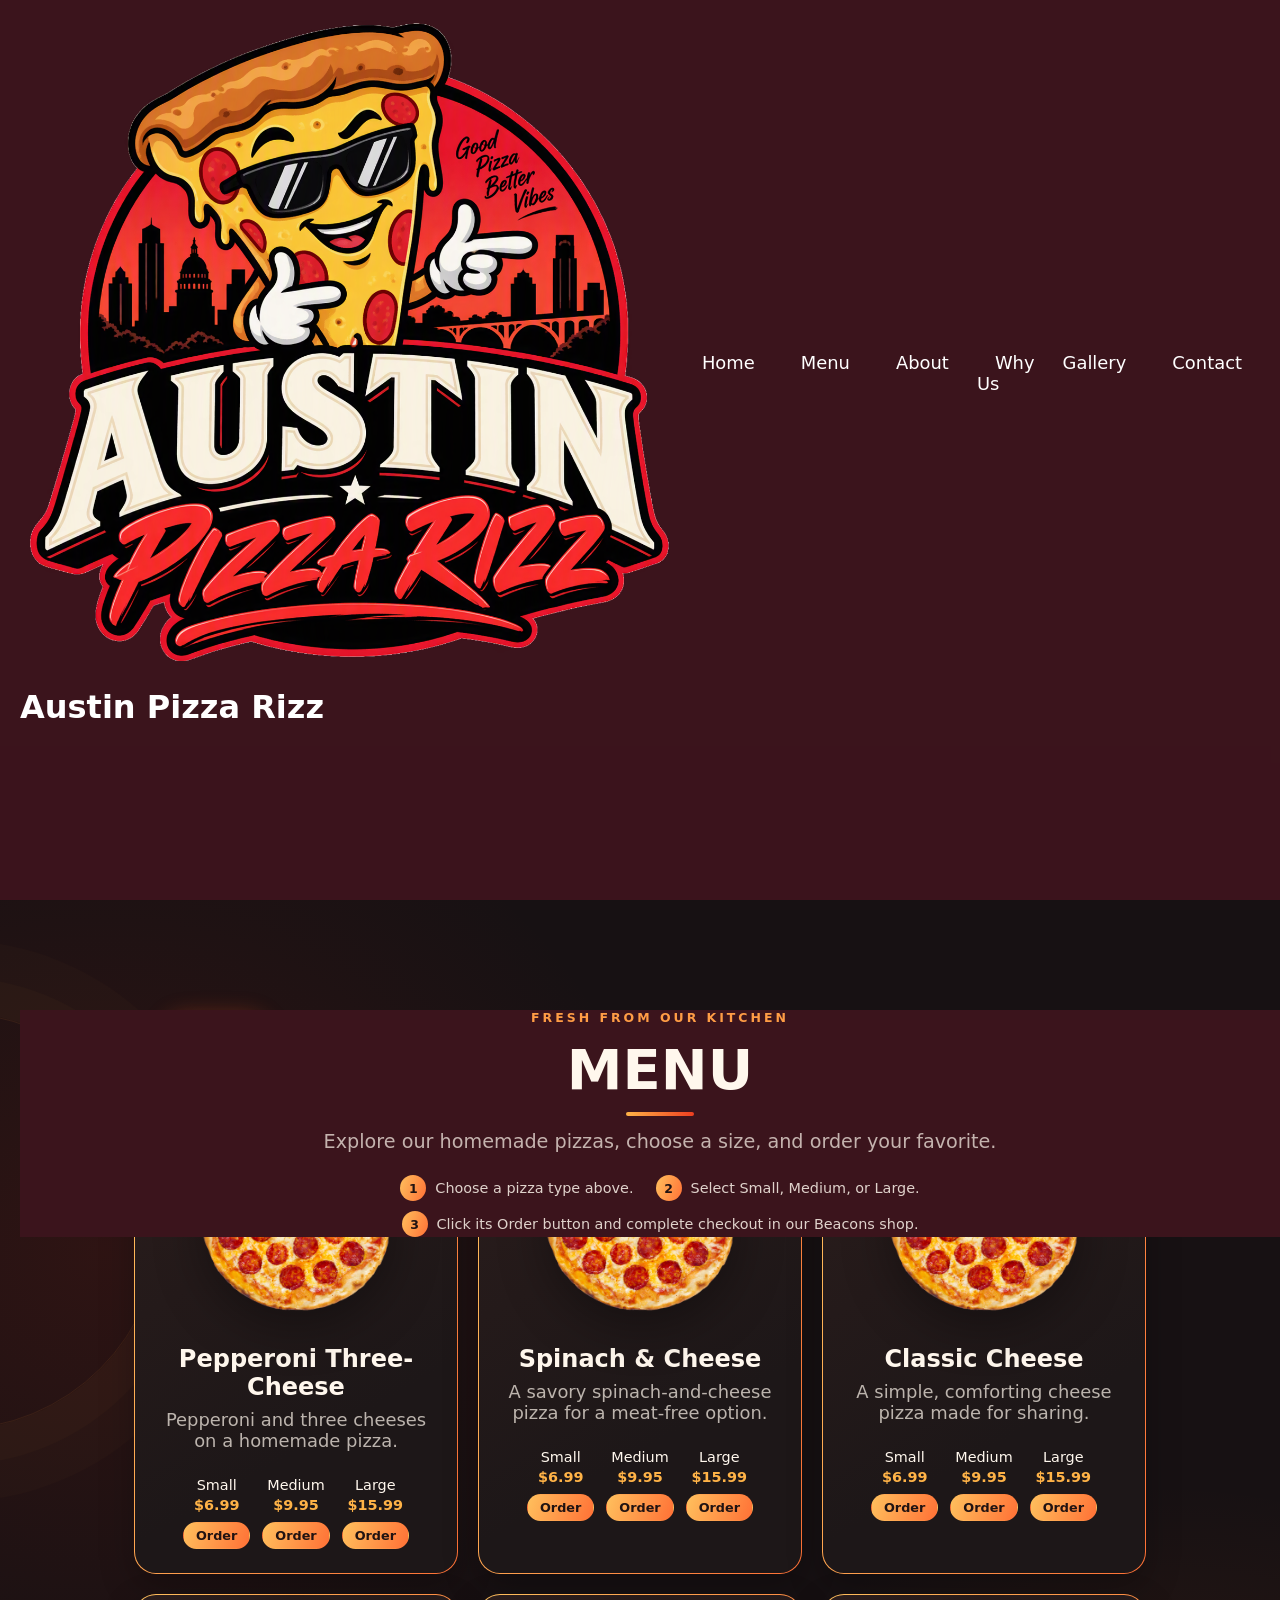
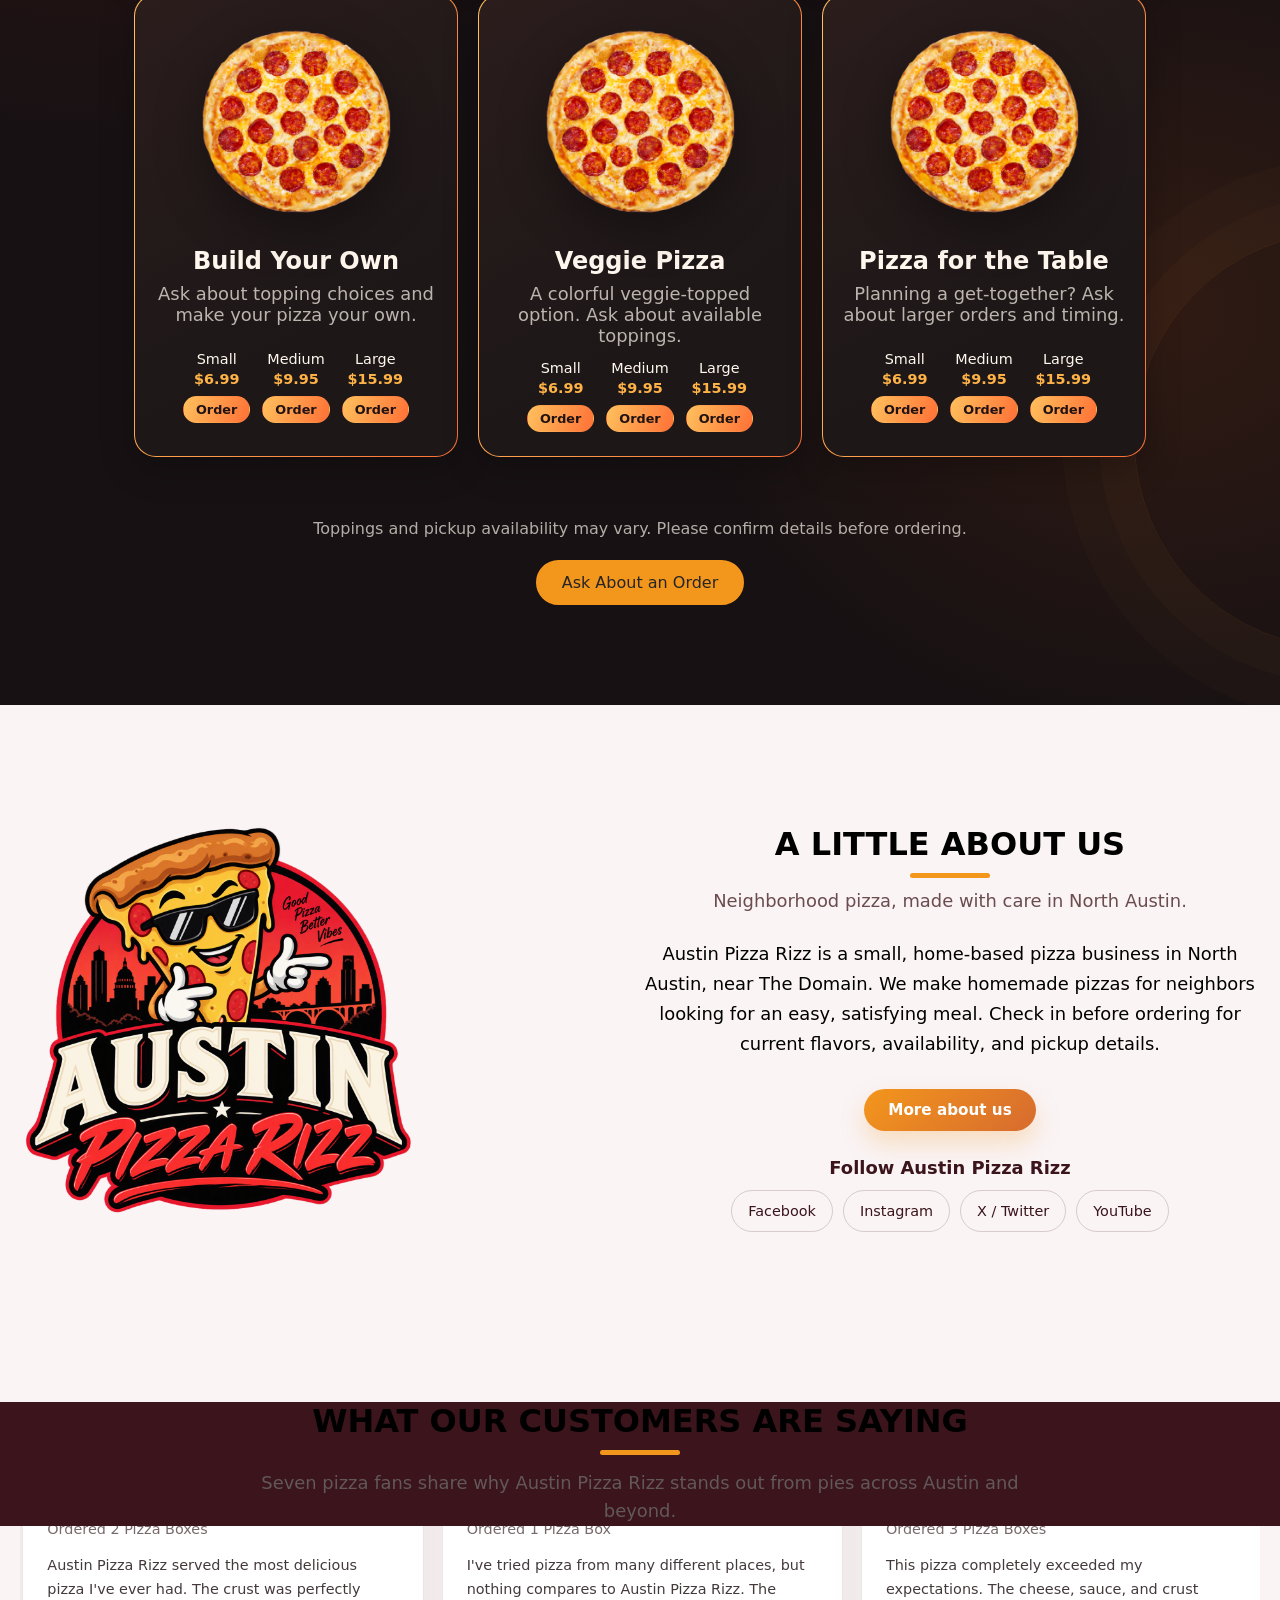
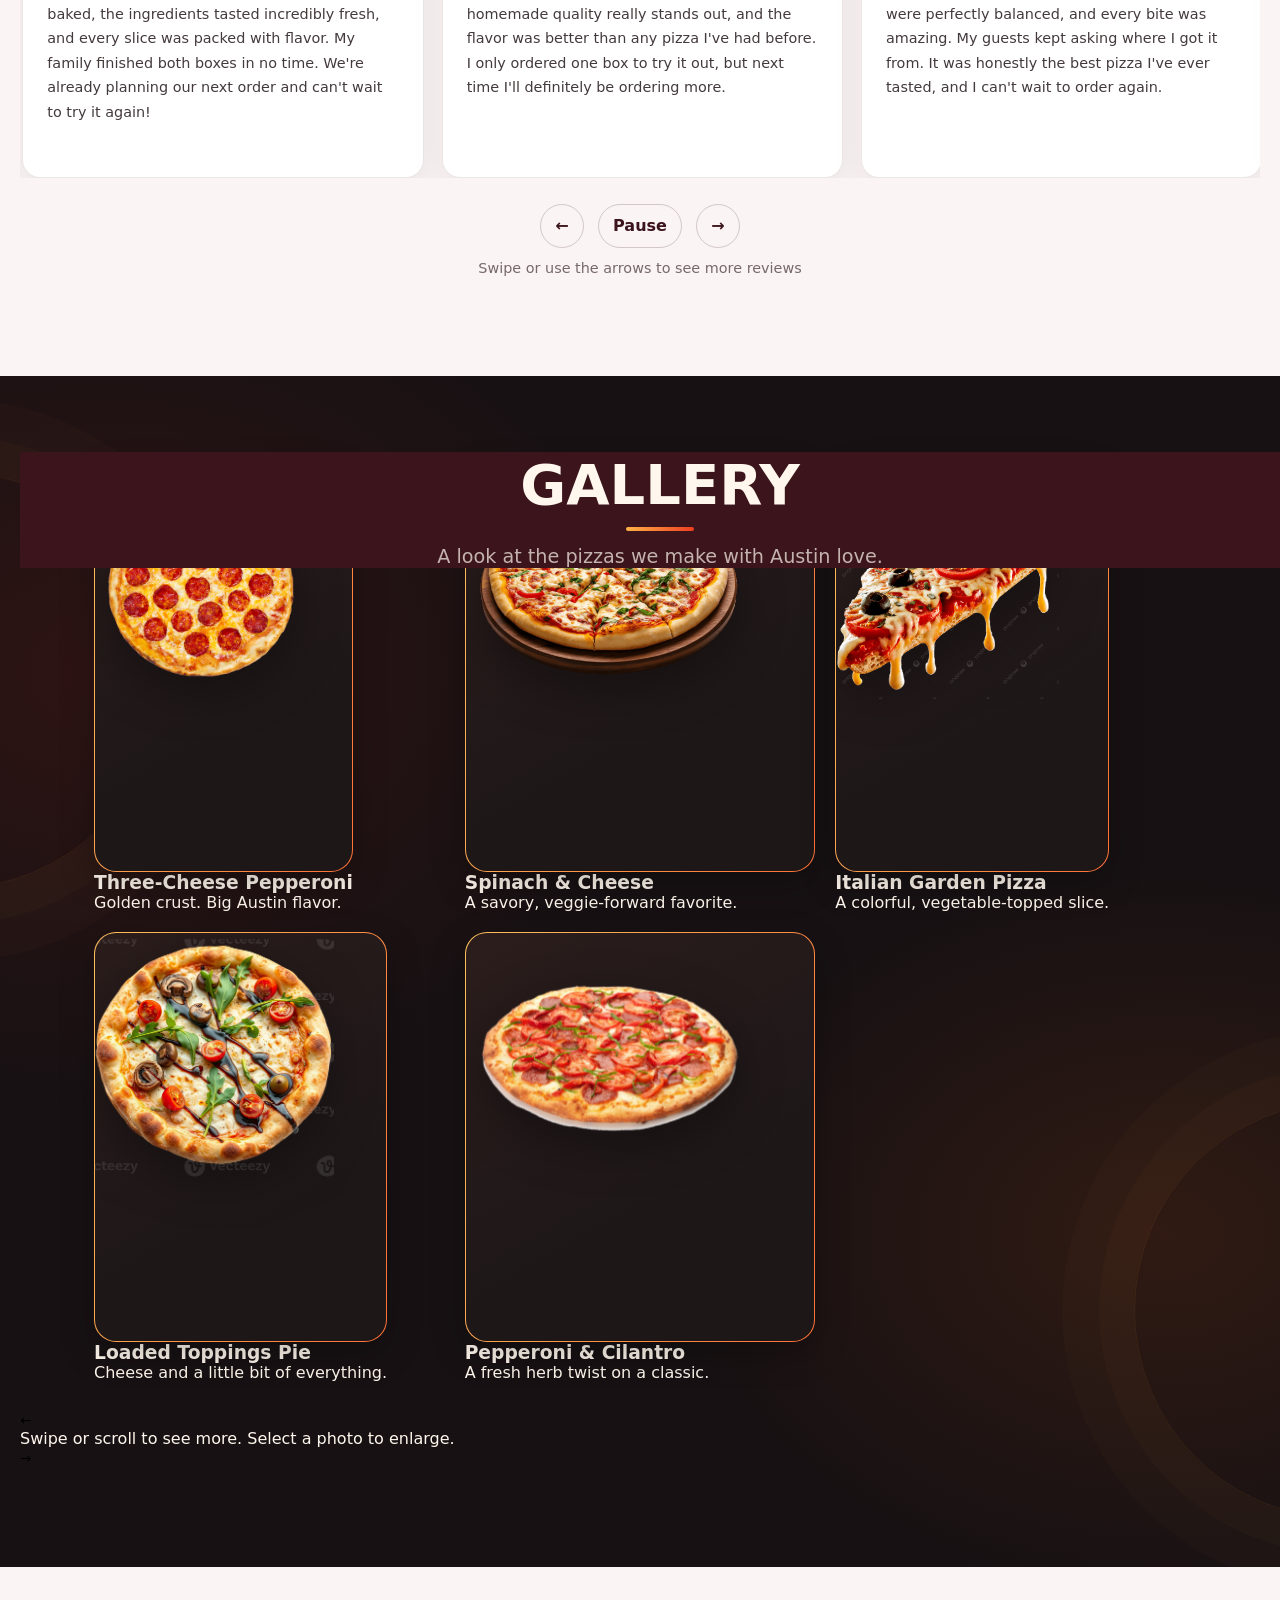
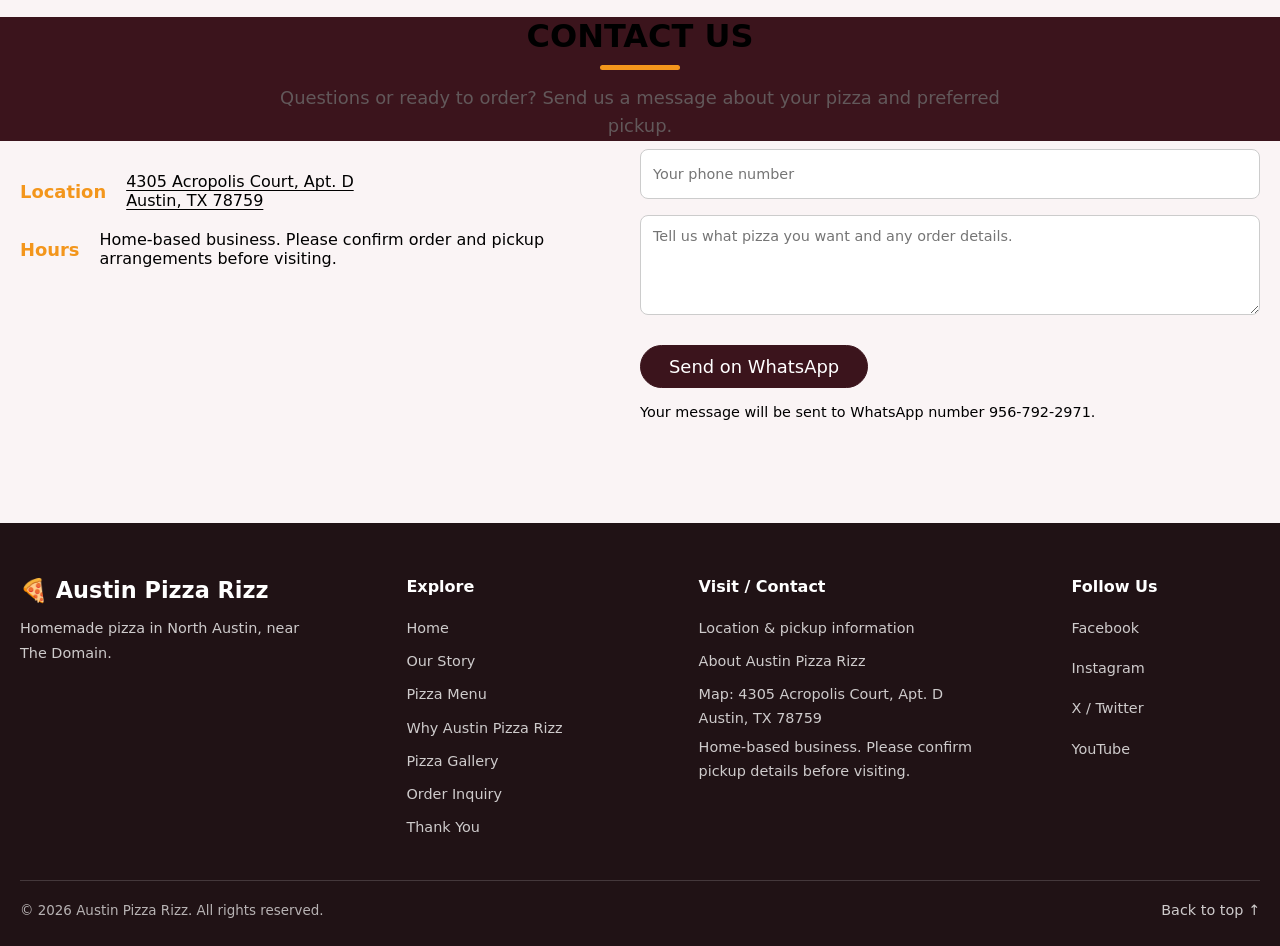
==== commit 54c352d0: "updating the logo at the top right. and the gallery. updating the logo at the top right. and the gal" ====
--- a/index.html
+++ b/index.html
@@ -9,13 +9,20 @@
     <title>Austin Pizza Rizz | Homemade Pizza in North Austin</title>
     <!-- Favicon png logo -->
     <link rel="icon" type="image/png" href="favicon/fav-AustinPizzaRizzLogo.fav">
-    <link rel="stylesheet" href="style.css?v=3" />
+    <link rel="preconnect" href="https://fonts.googleapis.com" />
+    <link rel="preconnect" href="https://fonts.gstatic.com" crossorigin />
+    <link
+      href="https://fonts.googleapis.com/css2?family=Figtree:ital,wght@0,300..900;1,300..900&amp;display=swap"
+      rel="stylesheet"
+    />
+    <link rel="stylesheet" href="style.css?v=5" />
   </head>
   <body>
     <!-- Header / Navbar -->
     <header>
       <nav class="navbar">
         <a href="#home" class="nav-logo">
+          <img src="images/Austin Pizza Rizz.png" alt="" class="logo-image" />
           <h2 class="logo-text">Austin Pizza Rizz</h2>
         </a>
         <ul class="nav-menu">
@@ -24,10 +31,10 @@
             <a href="#home" class="nav-link">Home</a>
           </li>
           <li class="nav-item">
+            <a href="#menu" class="nav-link">Menu</a>
+          </li>
+          <li class="nav-item">
             <a href="#about" class="nav-link">About</a>
-          </li>
-          <li class="nav-item">
-            <a href="#menu" class="nav-link">Menu</a>
           </li>
           <li class="nav-item">
             <a href="#testimonials" class="nav-link">Why Us</a>
@@ -71,29 +78,6 @@
           </div>
         </div>
       </section>
-      <!-- About section -->
-      <section class="about-section" id="about">
-        <div class="section-content">
-          <div class="about-image-wrapper">
-            <img src="images/Austin Pizza Rizz.png" alt="Pepperoni and three-cheese pizza" class="about-image" />
-          </div>
-          <div class="about-details">
-            <h2 class="section-title">A Little About Us</h2>
-            <p class="about-subtitle">Neighborhood pizza, made with care in North Austin.</p>
-            <p class="text">Austin Pizza Rizz is a small, home-based pizza business in North Austin, near The Domain. We make homemade pizzas for neighbors looking for an easy, satisfying meal. Check in before ordering for current flavors, availability, and pickup details.</p>
-            <a href="about.html" class="about-link">More about us</a>
-            <div class="about-social">
-              <h3>Follow Austin Pizza Rizz</h3>
-              <div class="about-social-links">
-                <a href="https://www.facebook.com/profile.php?id=61594944796176" target="_blank" rel="noopener noreferrer">Facebook</a>
-                <a href="https://www.instagram.com/" target="_blank" rel="noopener noreferrer">Instagram</a>
-                <a href="https://x.com/" target="_blank" rel="noopener noreferrer">X / Twitter</a>
-                <a href="https://www.youtube.com/" target="_blank" rel="noopener noreferrer">YouTube</a>
-              </div>
-            </div>
-          </div>
-        </div>
-      </section>
       <!-- Menu section -->
       <section class="menu-section" id="menu">
         <div class="menu-particles" aria-hidden="true">
@@ -102,6 +86,7 @@
         <div class="section-content menu-content">
           <header class="menu-heading">
             <p class="menu-eyebrow">FRESH FROM OUR KITCHEN</p>
+            
             <h2 class="section-title">Menu</h2>
             <p class="menu-subtitle">Explore our homemade pizzas, choose a size, and order your favorite.</p>
             <ol class="menu-purchase-steps" aria-label="How to purchase">
@@ -201,6 +186,32 @@
           </div>
         </div>
       </section>
+
+
+      <!-- About section -->
+      <section class="about-section" id="about">
+        <div class="section-content">
+          <div class="about-image-wrapper">
+            <img src="images/Austin Pizza Rizz.png" alt="Pepperoni and three-cheese pizza" class="about-image" />
+          </div>
+          <div class="about-details">
+            <h2 class="section-title">A Little About Us</h2>
+            <p class="about-subtitle">Neighborhood pizza, made with care in North Austin.</p>
+            <p class="text">Austin Pizza Rizz is a small, home-based pizza business in North Austin, near The Domain. We make homemade pizzas for neighbors looking for an easy, satisfying meal. Check in before ordering for current flavors, availability, and pickup details.</p>
+            <a href="about.html" class="about-link">More about us</a>
+            <div class="about-social">
+              <h3>Follow Austin Pizza Rizz</h3>
+              <div class="about-social-links">
+                <a href="https://www.facebook.com/profile.php?id=61594944796176" target="_blank" rel="noopener noreferrer">Facebook</a>
+                <a href="https://www.instagram.com/" target="_blank" rel="noopener noreferrer">Instagram</a>
+                <a href="https://x.com/" target="_blank" rel="noopener noreferrer">X / Twitter</a>
+                <a href="https://www.youtube.com/" target="_blank" rel="noopener noreferrer">YouTube</a>
+              </div>
+            </div>
+          </div>
+        </div>
+      </section>
+      
       <!-- Customer testimonials -->
       <section class="testimonials-section" id="testimonials">
         <header class="testimonials-heading">
@@ -266,66 +277,64 @@
       </section>
       <!-- Gallery section -->
       <section class="gallery-section" id="gallery">
-        <div class="gallery-particles" aria-hidden="true">
-          <span>✦</span><span>·</span><span>✧</span><span>·</span><span>✦</span><span>·</span><span>✧</span><span>·</span>
-        </div>
         <div class="section-content gallery-content">
           <header class="gallery-heading">
-            <p class="gallery-eyebrow">STRAIGHT FROM OUR OVEN</p>
-            <h2 class="section-title">Our Gallery</h2>
-            <p class="gallery-subtitle">Fresh daily. Made with Austin love.</p>
+            <h2 class="section-title">Gallery</h2>
+            <p class="gallery-subtitle">A look at the pizzas we make with Austin love.</p>
           </header>
-          <div class="gallery-filters" role="group" aria-label="Filter gallery by category">
-            <button class="gallery-filter is-active" type="button" data-gallery-filter="all" aria-pressed="true">All</button>
-            <button class="gallery-filter" type="button" data-gallery-filter="pizza" aria-pressed="false">Pizza</button>
-            <button class="gallery-filter" type="button" data-gallery-filter="pasta" aria-pressed="false">Pasta</button>
-            <button class="gallery-filter" type="button" data-gallery-filter="desserts" aria-pressed="false">Desserts</button>
-          </div>
-          <p class="gallery-empty" role="status" hidden>We’re currently focused on homemade pizza. Check back for pasta and dessert additions!</p>
-          <div class="gallery-slider" aria-label="Pizza gallery">
-          <div class="gallery-list">
-            <article class="gallery-item" data-category="pizza">
-              <button class="gallery-card" type="button" data-full-image="images/pizza- Pepperoni-three-cheeses.png" data-image-alt="Pepperoni and three-cheese pizza" aria-label="View pepperoni three-cheese pizza full screen">
-                <span class="gallery-image-wrap"><img src="images/pizza- Pepperoni-three-cheeses.png" alt="Pepperoni and three-cheese pizza" class="gallery-image" loading="lazy" /></span>
-                <span class="gallery-popular">MOST POPULAR</span>
-                <span class="gallery-rating"><span aria-hidden="true">★★★★★</span><small>HOUSE FAVORITE</small></span>
-                <span class="gallery-card-info"><span class="gallery-category-label">PIZZA · HOUSE SPECIAL</span><strong>Three-Cheese Pepperoni</strong><span>Golden crust. Big Austin flavor.</span></span>
-              </button>
-            </article>
-            <article class="gallery-item" data-category="pizza">
-              <button class="gallery-card" type="button" data-full-image="images/pizza-with-cheese-and-spinach.png" data-image-alt="Homemade spinach and cheese pizza" aria-label="View spinach and cheese pizza full screen">
-                <span class="gallery-image-wrap"><img src="images/pizza-with-cheese-and-spinach.png" alt="Homemade spinach and cheese pizza" class="gallery-image" loading="lazy" /></span>
-                <span class="gallery-rating"><span aria-hidden="true">★★★★★</span><small>GARDEN STYLE</small></span>
-                <span class="gallery-card-info"><span class="gallery-category-label">PIZZA · GARDEN STYLE</span><strong>Spinach &amp; Cheese</strong><span>A savory veggie-forward favorite.</span></span>
-              </button>
-            </article>
-            <article class="gallery-item" data-category="pizza">
-              <button class="gallery-card" type="button" data-full-image="images/vegetable-italian-delicious-pizza-slice-png.png" data-image-alt="Italian-style vegetable pizza" aria-label="View Italian-style vegetable pizza full screen">
-                <span class="gallery-image-wrap"><img src="images/vegetable-italian-delicious-pizza-slice-png.png" alt="Italian-style vegetable pizza" class="gallery-image" loading="lazy" /></span>
-                <span class="gallery-rating"><span aria-hidden="true">★★★★★</span><small>VEGGIE PICK</small></span>
-                <span class="gallery-card-info"><span class="gallery-category-label">PIZZA · VEGETABLE</span><strong>Italian Garden Pizza</strong><span>A colorful vegetable-topped slice.</span></span>
-              </button>
-            </article>
-            <article class="gallery-item" data-category="pizza">
-              <button class="gallery-card" type="button" data-full-image="images/pizza-with-cheese-and-toppings-in-4k-transparency-png.png" data-image-alt="Cheese pizza with assorted toppings" aria-label="View cheese pizza with assorted toppings full screen">
-                <span class="gallery-image-wrap"><img src="images/pizza-with-cheese-and-toppings-in-4k-transparency-png.png" alt="Cheese pizza with assorted toppings" class="gallery-image" loading="lazy" /></span>
-                <span class="gallery-rating"><span aria-hidden="true">★★★★★</span><small>LOADED WITH FLAVOR</small></span>
-                <span class="gallery-card-info"><span class="gallery-category-label">PIZZA · ASSORTED TOPPINGS</span><strong>Loaded Toppings Pie</strong><span>Cheese and a little bit of everything.</span></span>
-              </button>
-            </article>
-            <article class="gallery-item" data-category="pizza">
-              <button class="gallery-card" type="button" data-full-image="images/pizza-cheese-pepperoni- Cilantro-png.png" data-image-alt="Pepperoni pizza with cilantro" aria-label="View pepperoni and cilantro pizza full screen">
-                <span class="gallery-image-wrap"><img src="images/pizza-cheese-pepperoni- Cilantro-png.png" alt="Pepperoni pizza with cilantro" class="gallery-image" loading="lazy" /></span>
-                <span class="gallery-rating"><span aria-hidden="true">★★★★★</span><small>BOLD &amp; FRESH</small></span>
-                <span class="gallery-card-info"><span class="gallery-category-label">PIZZA · PEPPERONI</span><strong>Pepperoni &amp; Cilantro</strong><span>A fresh herb twist on a classic.</span></span>
-              </button>
-            </article>
-          </div>
-          </div>
-          <dialog class="gallery-modal" id="gallery-modal" aria-label="Pizza image viewer">
+          <div class="gallery-slider" role="region" aria-label="Pizza photo gallery" tabindex="0">
+            <ul class="gallery-list">
+            <li class="gallery-item">
+              <figure>
+                <button class="gallery-card" type="button" data-full-image="images/pizza- Pepperoni-three-cheeses.png" data-image-alt="Pepperoni and three-cheese pizza" data-image-title="Three-Cheese Pepperoni" data-image-subtitle="Golden crust. Big Austin flavor." aria-label="View Three-Cheese Pepperoni full screen">
+                  <img src="images/pizza- Pepperoni-three-cheeses.png" alt="Pepperoni and three-cheese pizza" class="gallery-image" loading="lazy" />
+                </button>
+                <figcaption class="gallery-caption"><h3>Three-Cheese Pepperoni</h3><p>Golden crust. Big Austin flavor.</p></figcaption>
+              </figure>
+            </li>
+            <li class="gallery-item">
+              <figure>
+                <button class="gallery-card" type="button" data-full-image="images/pizza-with-cheese-and-spinach.png" data-image-alt="Homemade spinach and cheese pizza" data-image-title="Spinach &amp; Cheese" data-image-subtitle="A savory, veggie-forward favorite." aria-label="View Spinach and Cheese pizza full screen">
+                  <img src="images/pizza-with-cheese-and-spinach.png" alt="Homemade spinach and cheese pizza" class="gallery-image" loading="lazy" />
+                </button>
+                <figcaption class="gallery-caption"><h3>Spinach &amp; Cheese</h3><p>A savory, veggie-forward favorite.</p></figcaption>
+              </figure>
+            </li>
+            <li class="gallery-item">
+              <figure>
+                <button class="gallery-card" type="button" data-full-image="images/vegetable-italian-delicious-pizza-slice-png.png" data-image-alt="Italian-style vegetable pizza" data-image-title="Italian Garden Pizza" data-image-subtitle="A colorful, vegetable-topped slice." aria-label="View Italian Garden Pizza full screen">
+                  <img src="images/vegetable-italian-delicious-pizza-slice-png.png" alt="Italian-style vegetable pizza" class="gallery-image" loading="lazy" />
+                </button>
+                <figcaption class="gallery-caption"><h3>Italian Garden Pizza</h3><p>A colorful, vegetable-topped slice.</p></figcaption>
+              </figure>
+            </li>
+            <li class="gallery-item">
+              <figure>
+                <button class="gallery-card" type="button" data-full-image="images/pizza-with-cheese-and-toppings-in-4k-transparency-png.png" data-image-alt="Cheese pizza with assorted toppings" data-image-title="Loaded Toppings Pie" data-image-subtitle="Cheese and a little bit of everything." aria-label="View Loaded Toppings Pie full screen">
+                  <img src="images/pizza-with-cheese-and-toppings-in-4k-transparency-png.png" alt="Cheese pizza with assorted toppings" class="gallery-image" loading="lazy" />
+                </button>
+                <figcaption class="gallery-caption"><h3>Loaded Toppings Pie</h3><p>Cheese and a little bit of everything.</p></figcaption>
+              </figure>
+            </li>
+            <li class="gallery-item">
+              <figure>
+                <button class="gallery-card" type="button" data-full-image="images/pizza-cheese-pepperoni- Cilantro-png.png" data-image-alt="Pepperoni pizza with cilantro" data-image-title="Pepperoni &amp; Cilantro" data-image-subtitle="A fresh herb twist on a classic." aria-label="View Pepperoni and Cilantro pizza full screen">
+                  <img src="images/pizza-cheese-pepperoni- Cilantro-png.png" alt="Pepperoni pizza with cilantro" class="gallery-image" loading="lazy" />
+                </button>
+                <figcaption class="gallery-caption"><h3>Pepperoni &amp; Cilantro</h3><p>A fresh herb twist on a classic.</p></figcaption>
+              </figure>
+            </li>
+            </ul>
+          </div>
+          <div class="gallery-controls" aria-label="Gallery controls">
+            <button class="gallery-control" type="button" data-gallery-previous aria-label="Scroll to previous photos">←</button>
+            <p>Swipe or scroll to see more. Select a photo to enlarge.</p>
+            <button class="gallery-control" type="button" data-gallery-next aria-label="Scroll to next photos">→</button>
+          </div>
+          <dialog class="gallery-modal" id="gallery-modal" aria-label="Full-screen pizza photo">
             <button class="gallery-modal-close" type="button" aria-label="Close image viewer">×</button>
             <img class="gallery-modal-image" src="" alt="" />
-            <p class="gallery-modal-caption"></p>
+            <div class="gallery-modal-caption"><h2></h2><p></p></div>
           </dialog>
         </div>
       </section>
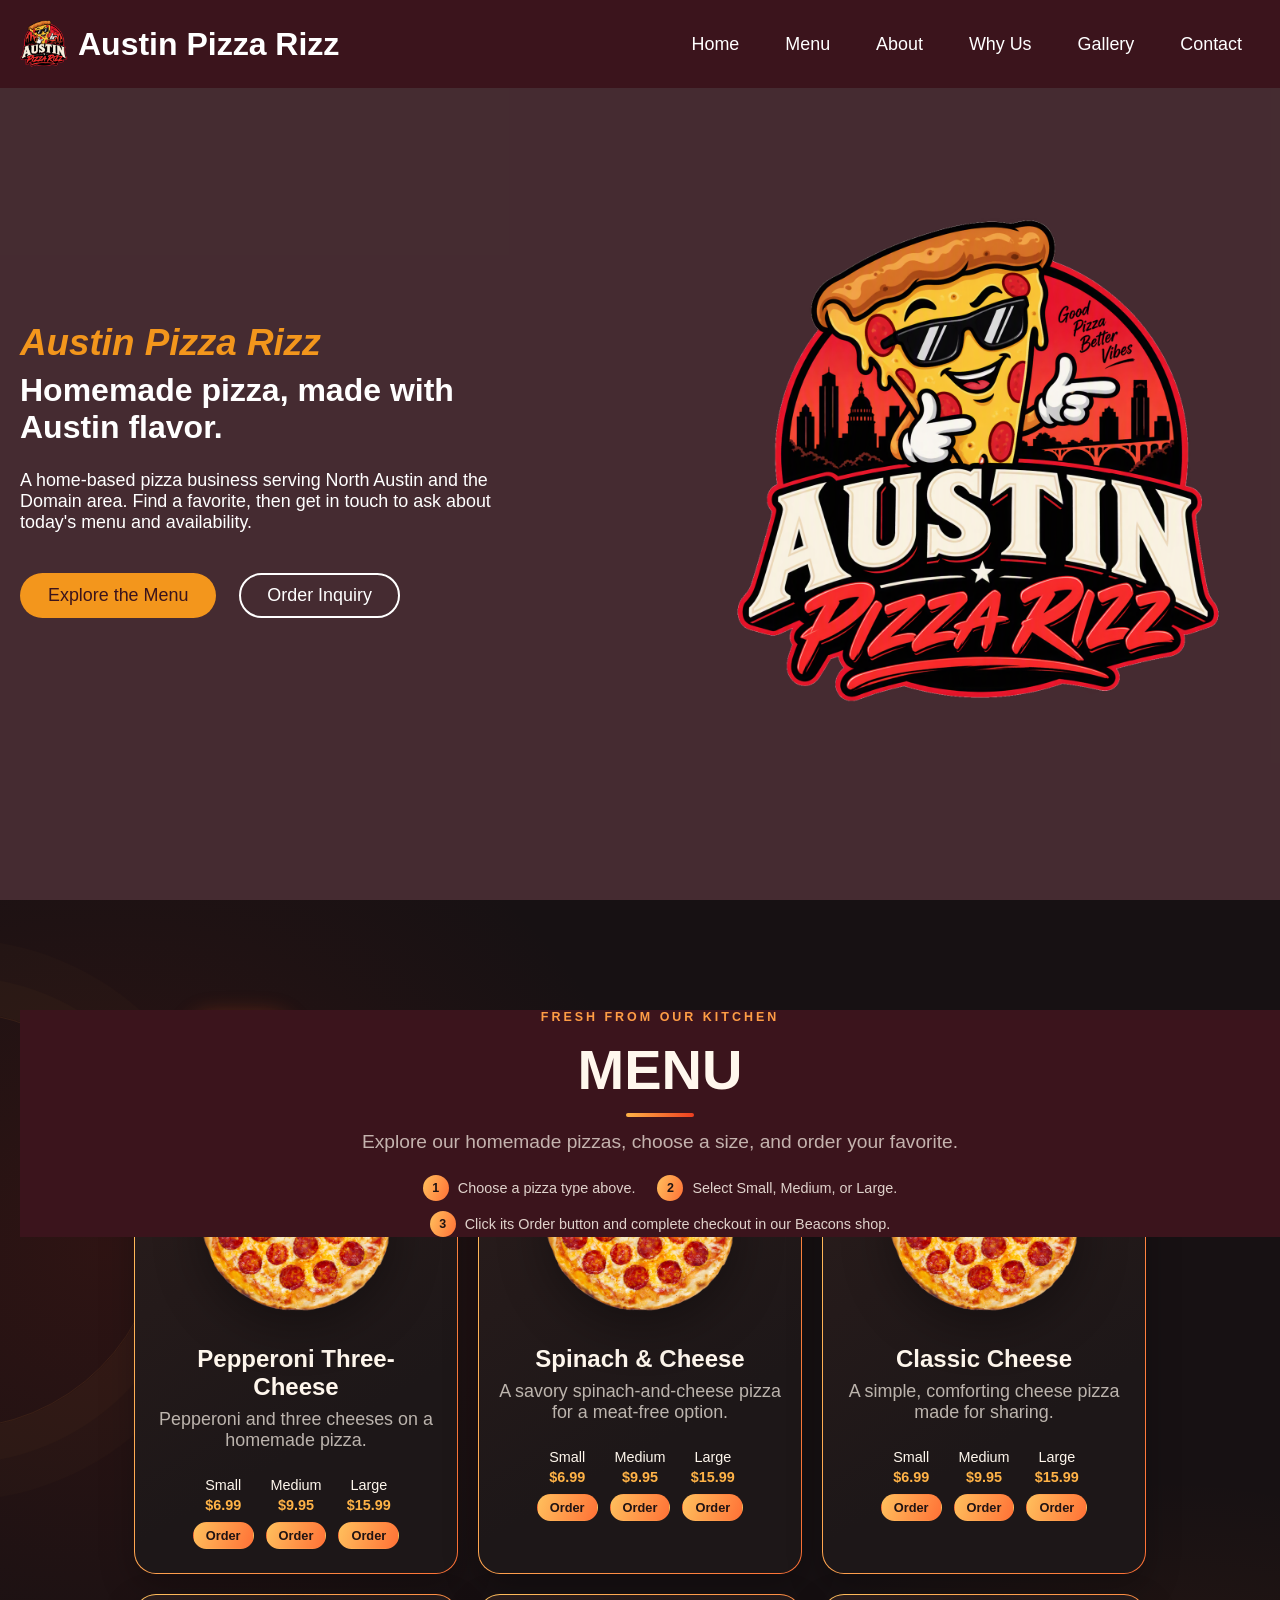
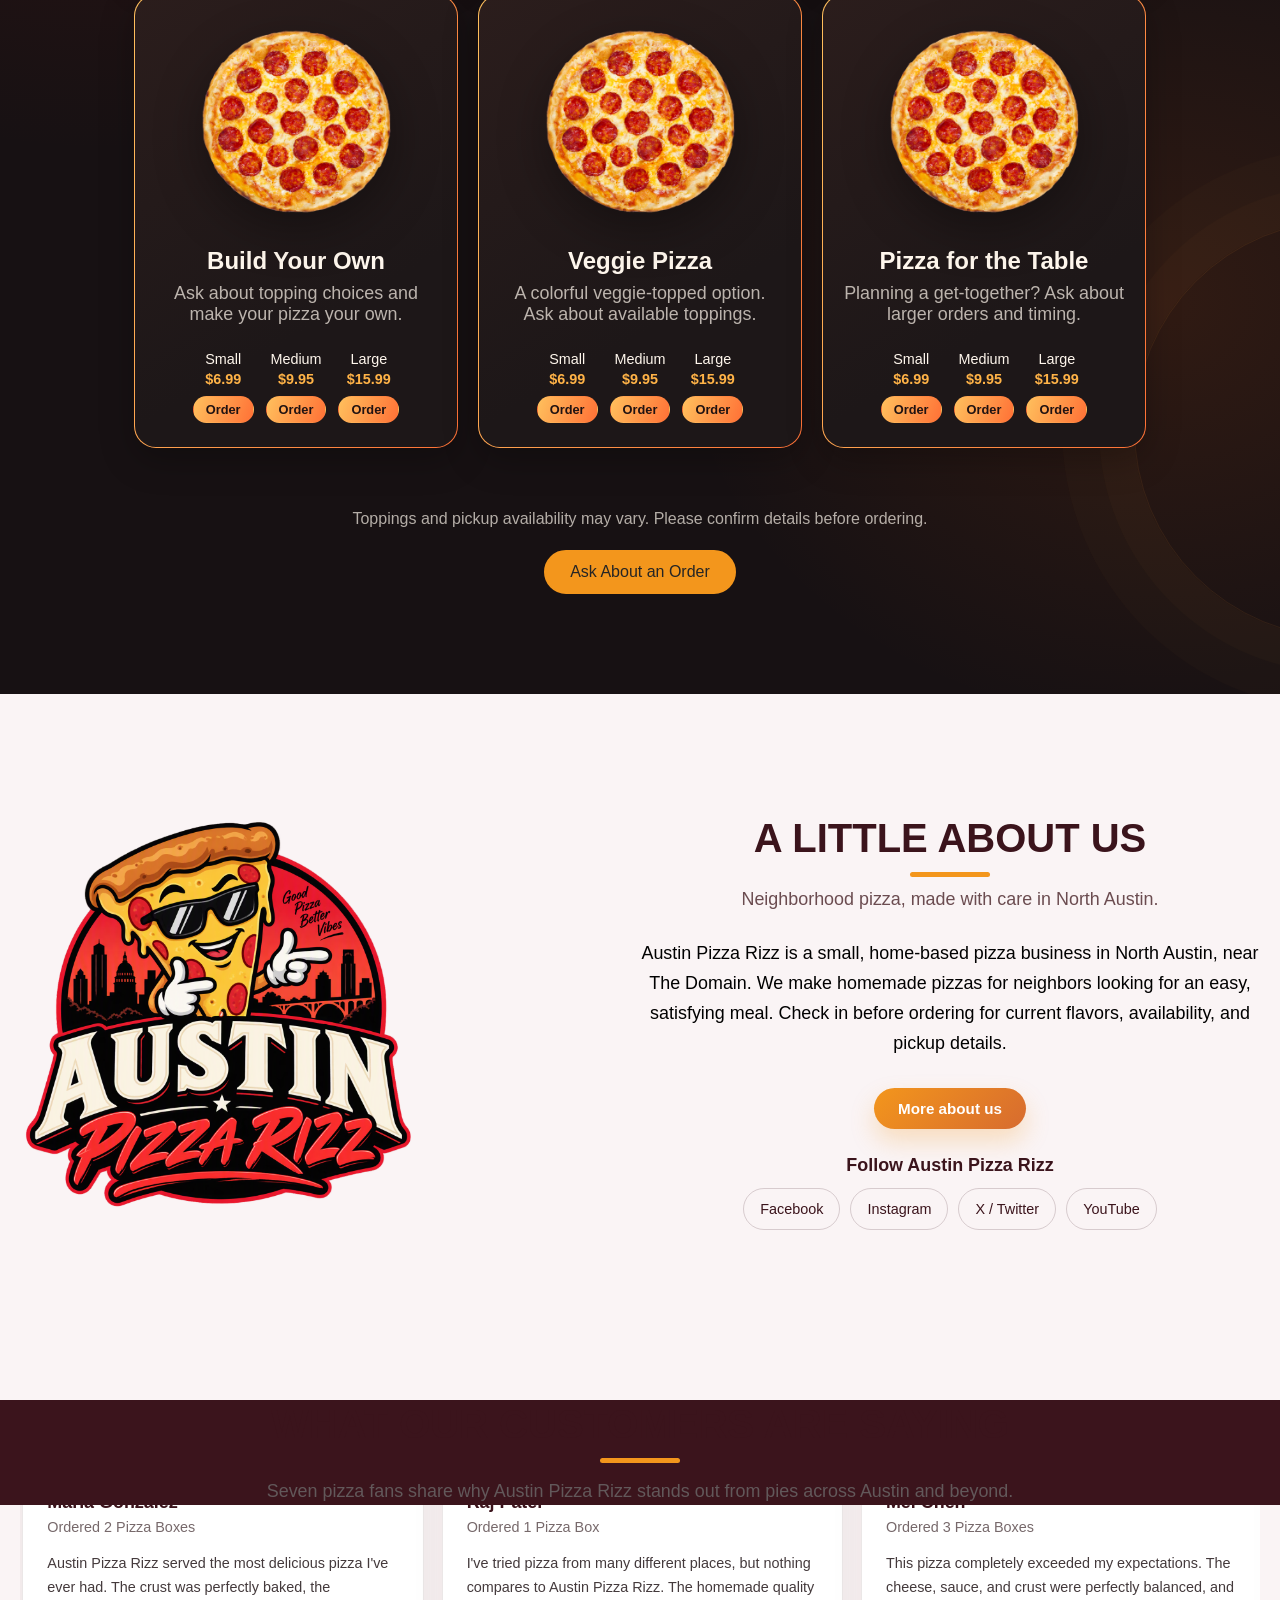
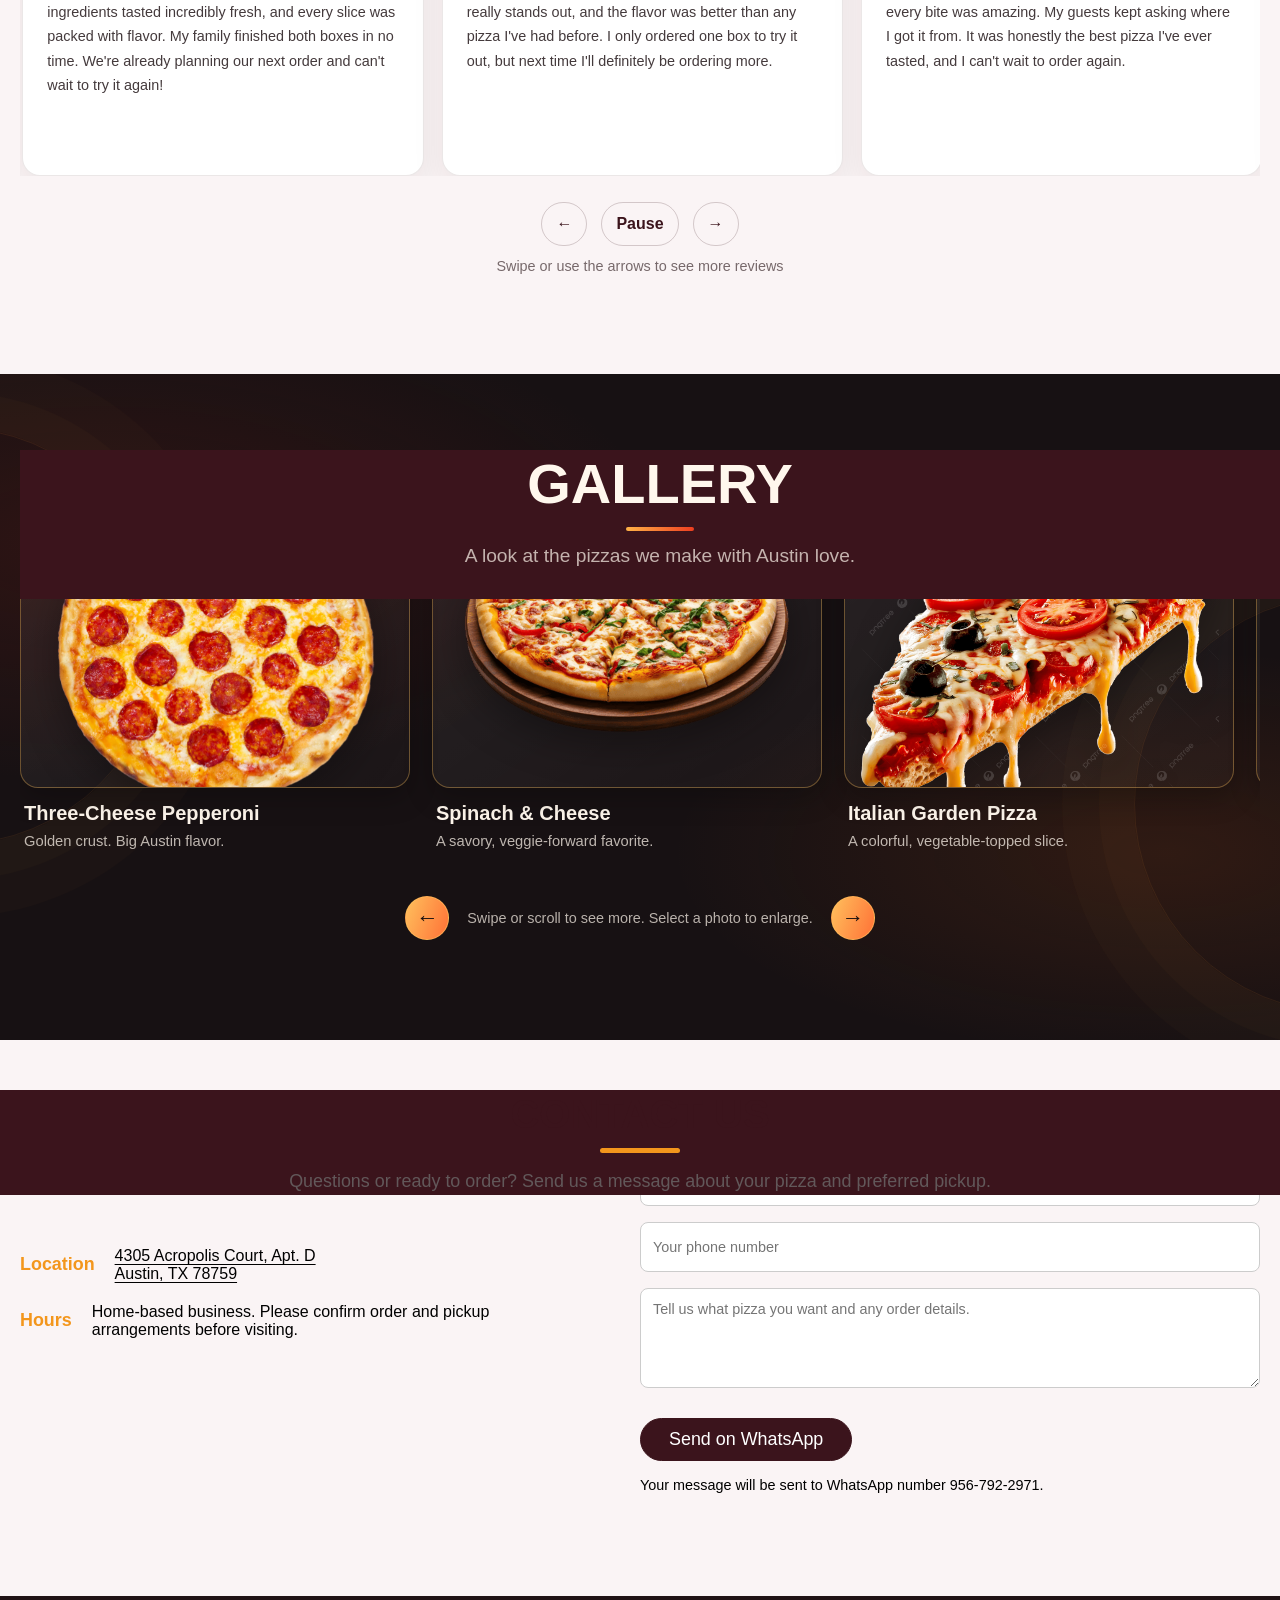
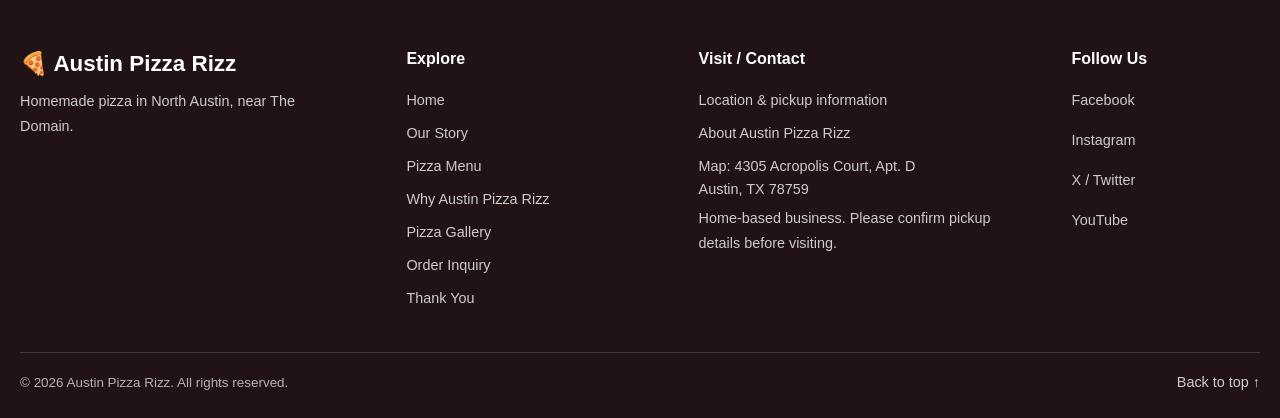
==== commit da34f8d3: "Update print statement from 'Hello' to 'Goodbye'" ====
--- a/index.html
+++ b/index.html
@@ -8,7 +8,7 @@
     <meta name="theme-color" content="#3b141c" />
     <title>Austin Pizza Rizz | Homemade Pizza in North Austin</title>
     <!-- Favicon png logo -->
-    <link rel="icon" type="image/png" href="favicon/fav-AustinPizzaRizzLogo.fav">
+    <link rel="icon" type="image/png" href="images/fav-AustinPizzaRizzLogo.ico">
     <link rel="preconnect" href="https://fonts.googleapis.com" />
     <link rel="preconnect" href="https://fonts.gstatic.com" crossorigin />
     <link
--- a/style.css
+++ b/style.css
@@ -2,7 +2,7 @@
   padding: 0;
   margin: 0;
   box-sizing: border-box;
-  font-family: system-ui, -apple-system, BlinkMacSystemFont, "Segoe UI", sans-serif;
+  font-family: "Figtree", sans-serif;
 }
 :root {
   /* Colors */
@@ -58,7 +58,14 @@
   text-align: center;
   padding: 60px 0 100px;
   text-transform: uppercase;
-  font-size: var(--font-size-xl);
+  font-size: clamp(1.75rem, 4vw, 2.5rem);
+  font-weight: var(--font-weight-bold);
+  line-height: 1.2;
+}
+.about-section .section-title,
+.testimonials-section .section-title,
+.contact-section .section-title {
+  color: var(--primary-color);
 }
 section .section-title::after {
   content: "";
@@ -89,6 +96,17 @@
   font-size: var(--font-size-xl);
   font-weight: var(--font-weight-semibold);
 }
+.navbar .nav-logo {
+  display: flex;
+  align-items: center;
+  gap: 10px;
+}
+.navbar .nav-logo .logo-image {
+  width: clamp(38px, 4vw, 48px);
+  height: clamp(38px, 4vw, 48px);
+  flex: 0 0 auto;
+  object-fit: contain;
+}
 .navbar .nav-menu {
   gap: 10px;
   display: flex;
@@ -154,7 +172,7 @@
   position: absolute;
   z-index: 1;
   inset: 0;
-  background: rgba(59, 20, 28, 0.68);
+  background: rgba(74, 55, 59, 0.68);
   content: "";
 }
 .hero-section .hero-video {
@@ -181,7 +199,7 @@
 .hero-section .hero-details .title {
   font-size: var(--font-size-xxl);
   color: var(--secondary-color);
-  font-family: Georgia, "Times New Roman", serif;
+  font-family: "Figtree", sans-serif;
   font-style: italic;
 }
 .hero-section .hero-details .subtitle {
@@ -1399,4 +1417,201 @@
   .gallery-section .gallery-filter {
     transition-duration: 0.01ms;
   }
-}+}
+
+/* Scrollable photo gallery */
+.gallery-section {
+  overflow: hidden;
+}
+.gallery-section .gallery-heading .section-title {
+  padding-bottom: 14px;
+}
+.gallery-section .gallery-subtitle {
+  margin-bottom: 32px;
+}
+.gallery-section .gallery-slider {
+  width: 100%;
+  max-width: 100%;
+  overflow-x: auto;
+  overflow-y: hidden;
+  padding: 8px 4px 20px;
+  scroll-snap-type: x mandatory;
+  scroll-behavior: smooth;
+  scrollbar-color: #f3961c rgba(255, 255, 255, 0.12);
+  scrollbar-width: thin;
+  -webkit-overflow-scrolling: touch;
+  touch-action: pan-x pan-y;
+}
+.gallery-section .gallery-list {
+  display: flex;
+  width: max-content;
+  max-width: none;
+  gap: 22px;
+  margin: 0;
+}
+.gallery-section .gallery-item {
+  display: block;
+  flex: 0 0 clamp(250px, 35vw, 390px);
+  width: auto;
+  min-width: 0;
+  scroll-snap-align: start;
+}
+.gallery-section .gallery-item figure {
+  height: 100%;
+}
+.gallery-section .gallery-card {
+  display: grid;
+  width: 100%;
+  min-height: 0;
+  height: clamp(220px, 30vw, 330px);
+  padding: 14px;
+  overflow: hidden;
+  place-items: center;
+  border: 1px solid rgba(255, 192, 93, 0.34);
+  border-radius: 18px;
+  background: linear-gradient(145deg, rgba(255, 255, 255, 0.08), rgba(255, 255, 255, 0.025));
+  box-shadow: 0 10px 28px rgba(0, 0, 0, 0.24);
+  transition: border-color 180ms ease, box-shadow 180ms ease;
+}
+.gallery-section .gallery-card::before {
+  content: none;
+}
+.gallery-section .gallery-card:hover,
+.gallery-section .gallery-card:focus-visible {
+  border-color: #ffb347;
+  box-shadow: 0 14px 36px rgba(229, 69, 24, 0.24);
+  transform: none;
+}
+.gallery-section .gallery-image {
+  width: 100%;
+  height: 100%;
+  object-fit: contain;
+  filter: drop-shadow(0 12px 20px rgba(0, 0, 0, 0.34));
+  transform: none;
+  transition: transform 220ms ease;
+}
+.gallery-section .gallery-card:hover .gallery-image {
+  filter: drop-shadow(0 12px 20px rgba(0, 0, 0, 0.34));
+  transform: scale(1.04);
+}
+.gallery-section .gallery-caption {
+  padding: 14px 4px 4px;
+  text-align: left;
+}
+.gallery-section .gallery-caption h3 {
+  margin-bottom: 5px;
+  color: #fff7ed;
+  font-size: clamp(1.05rem, 2vw, 1.25rem);
+}
+.gallery-section .gallery-caption p {
+  color: rgba(255, 247, 237, 0.72);
+  font-size: 0.92rem;
+  line-height: 1.5;
+}
+.gallery-section .gallery-controls {
+  display: flex;
+  align-items: center;
+  justify-content: center;
+  gap: 18px;
+  margin-top: 20px;
+}
+.gallery-section .gallery-controls p {
+  color: rgba(255, 247, 237, 0.7);
+  font-size: 0.9rem;
+  text-align: center;
+}
+.gallery-section .gallery-control {
+  display: grid;
+  flex: 0 0 44px;
+  width: 44px;
+  height: 44px;
+  border: 1px solid rgba(255, 192, 93, 0.6);
+  border-radius: 50%;
+  color: #1b1110;
+  background: var(--gallery-button-gradient);
+  font-size: 1.4rem;
+  place-items: center;
+}
+.gallery-section .gallery-control:hover {
+  box-shadow: 0 5px 22px rgba(242, 89, 33, 0.34);
+}
+.gallery-modal {
+  display: none;
+  inset: 0;
+  width: 100vw;
+  height: 100vh;
+  height: 100dvh;
+  max-width: none;
+  max-height: none;
+  margin: 0;
+  padding: 64px 24px 24px;
+  overflow: auto;
+  border: 0;
+  border-radius: 0;
+  background: rgba(15, 11, 12, 0.98);
+}
+.gallery-modal[open] {
+  display: flex;
+  align-items: center;
+  justify-content: center;
+  flex-direction: column;
+}
+.gallery-section .gallery-modal-image {
+  width: 100%;
+  height: min(78vh, 78dvh);
+  max-height: none;
+  object-fit: contain;
+}
+.gallery-modal-caption {
+  margin-top: 18px;
+  text-align: center;
+}
+.gallery-modal-caption h2 {
+  margin-bottom: 6px;
+  color: #fff7ed;
+  font-size: clamp(1.1rem, 3vw, 1.5rem);
+}
+.gallery-modal-caption p {
+  color: rgba(255, 247, 237, 0.75);
+}
+.gallery-modal-close {
+  position: fixed;
+  z-index: 1;
+  top: max(16px, env(safe-area-inset-top));
+  right: max(16px, env(safe-area-inset-right));
+}
+@media screen and (max-width: 640px) {
+  .gallery-section .gallery-slider {
+    width: calc(100% + 20px);
+    max-width: none;
+  }
+  .gallery-section .gallery-item {
+    flex-basis: min(78vw, 340px);
+  }
+  .gallery-section .gallery-card {
+    height: clamp(220px, 62vw, 300px);
+  }
+  .gallery-section .gallery-controls {
+    gap: 10px;
+  }
+  .gallery-section .gallery-controls p {
+    max-width: 190px;
+    font-size: 0.8rem;
+  }
+  .gallery-modal {
+    padding: 64px 14px max(20px, env(safe-area-inset-bottom));
+  }
+  .gallery-section .gallery-modal-image {
+    height: 76vh;
+    height: 76dvh;
+  }
+}
+@media (prefers-reduced-motion: reduce) {
+  .gallery-section .gallery-slider {
+    scroll-behavior: auto;
+  }
+  .gallery-section .gallery-card,
+  .gallery-section .gallery-image {
+    transition-duration: 0.01ms;
+  }
+}
